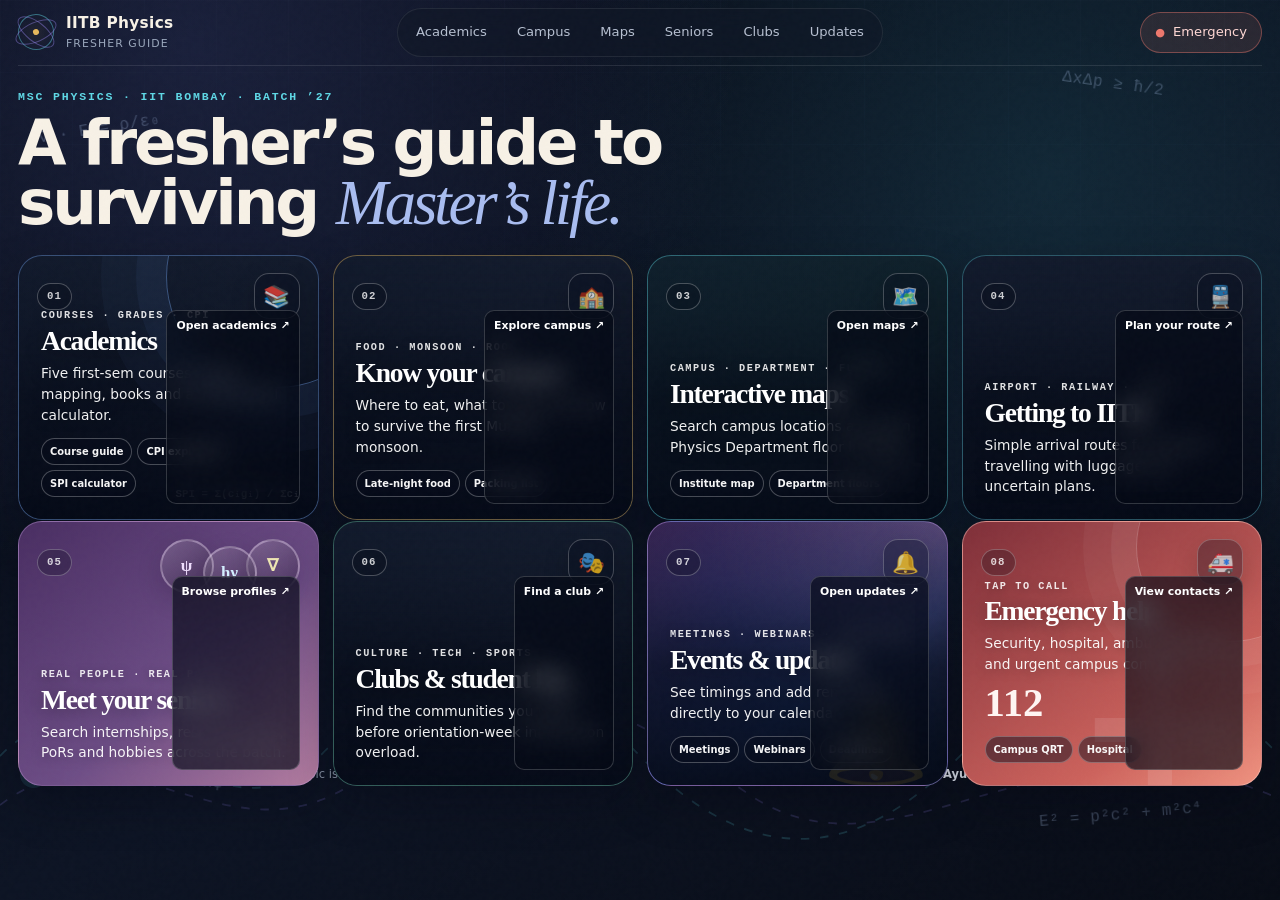
==== index.html @ 5c6a9f4e "Add files via upload" ====
<!DOCTYPE html>

<html lang="en">
<head>
<meta charset="utf-8"/>
<meta content="width=device-width,initial-scale=1" name="viewport"/>
<meta content="A clear, colourful and interactive fresher guide for incoming IIT Bombay MSc Physics students." name="description"/>
<meta content="#0a0f1d" name="theme-color"/>
<title>IIT Bombay Fresher Guide — Physics</title>
<link href="./styles.css" rel="stylesheet"/>
</head>
<body class="home physics-dashboard-page">
<a class="skip-link" href="#guide-grid">Skip to guide</a>
<div aria-hidden="true" class="physics-sky">
<span class="formula f1">∇ · E = ρ/ε₀</span>
<span class="formula f2">ΔxΔp ≥ ħ/2</span>
<span class="formula f3">iħ ∂ψ/∂t = Ĥψ</span>
<span class="formula f4">E² = p²c² + m²c⁴</span>
<svg class="wave-field" preserveaspectratio="none" viewbox="0 0 1200 220">
<path d="M0,110 C100,20 200,200 300,110 S500,20 600,110 S800,200 900,110 S1100,20 1200,110"></path>
<path d="M0,150 C120,70 220,215 350,120 S560,55 700,140 S980,60 1200,145"></path>
</svg>
</div>
<nav aria-label="Primary navigation" class="dashboard-nav">
<a class="dashboard-brand" href="./index.html">
<span aria-hidden="true" class="brand-orbit"><i></i></span>
<span><strong>IITB Physics</strong><small>Fresher Guide</small></span>
</a>
<div class="dashboard-nav-links">
<a href="./academics.html">Academics</a>
<a href="./campus-life.html">Campus</a><a href="./campus-map.html">Maps</a>
<a href="./seniors.html">Seniors</a>
<a href="./clubs.html">Clubs</a>
<a href="./events.html">Updates</a>
</div>
<a class="emergency-pill" href="./emergency.html"><span>●</span> Emergency</a>
</nav>
<main class="dashboard-main">
<header class="dashboard-intro">
<div>
<p class="dashboard-kicker">MSc Physics · IIT Bombay · Batch ’27</p>
<h1>A fresher’s guide to surviving <span>Master’s life.</span></h1>
</div>
</header>
<section aria-label="Fresher guide sections" class="dashboard-grid" id="guide-grid">






<a class="dashboard-card academic-card card-equal" data-tilt="" href="./academics.html">
<img alt="Lecture hall at IIT Bombay" onerror="this.style.display='none'" src="./assets/lecture-hall.webp"/>
<div class="card-shade"></div>
<div class="card-topline"><span class="card-index">01</span><span class="card-symbol">📚</span></div>
<div class="dashboard-card-content">
<p class="card-label">Courses · Grades · CPI</p>
<h2>Academics</h2>
<p>Five first-sem courses, grade mapping, books and a working SPI calculator.</p>
<div class="mini-links"><span>Course guide</span><span>CPI explained</span><span>SPI calculator</span></div>
</div>
<span class="open-card">Open academics ↗</span>
<span class="card-equation">SPI = Σ(cᵢgᵢ) / Σcᵢ</span>
</a><a class="dashboard-card campus-card card-equal" data-tilt="" href="./campus-life.html">
<img alt="Hostel area at IIT Bombay" onerror="this.style.display='none'" src="./assets/hostel-h13.webp"/>
<div class="card-shade"></div>
<div class="card-topline"><span class="card-index">02</span><span class="card-symbol">🏫</span></div>
<div class="dashboard-card-content">
<p class="card-label">Food · Monsoon · Room</p>
<h2>Know your campus</h2>
<p>Where to eat, what to pack and how to survive the first Mumbai monsoon.</p>
<div class="mini-links"><span>Late-night food</span><span>Packing list</span></div>
</div>
<span class="open-card">Explore campus ↗</span>
</a><a class="dashboard-card map-card card-equal" data-tilt="" href="./campus-map.html"><img alt="Illustrated IIT Bombay campus map" onerror="this.style.display='none'" src="./assets/iitb-campus-map.webp"/><div class="card-shade"></div><div class="card-topline"><span class="card-index">03</span><span class="card-symbol">🗺️</span></div><div class="dashboard-card-content"><p class="card-label">Campus · Department · Floors</p><h2>Interactive maps</h2><p>Search campus locations and open Physics Department floor layouts.</p><div class="mini-links"><span>Institute map</span><span>Department floors</span></div></div><span class="open-card">Open maps ↗</span></a><a class="dashboard-card transport-card card-equal" data-tilt="" href="./transport.html">
<img alt="IIT Bombay main gate" onerror="this.style.display='none'" src="./assets/main-gate.webp"/>
<div class="card-shade"></div>
<div class="card-topline"><span class="card-index">04</span><span class="card-symbol">🚆</span></div>
<div class="dashboard-card-content">
<p class="card-label">Airport · Railway · Local</p>
<h2>Getting to IITB</h2>
<p>Simple arrival routes for freshers travelling with luggage and uncertain plans.</p>
</div>
<span class="open-card">Plan your route ↗</span>
</a><a class="dashboard-card seniors-card card-equal" data-tilt="" href="./seniors.html">
<div aria-hidden="true" class="portrait-stack physics-peer-stack">
<span>ψ</span>
<span>hν</span>
<span>∇</span>
</div>
<div class="card-topline"><span class="card-index">05</span><span class="card-symbol">👥</span></div>
<div class="dashboard-card-content">
<p class="card-label">Real people · Real paths</p>
<h2>Meet your seniors</h2>
<p>Search internships, research areas, PoRs and hobbies across the batch.</p>
</div>
<span class="open-card">Browse profiles ↗</span>
</a><a class="dashboard-card clubs-card card-equal" data-tilt="" href="./clubs.html">
<img alt="IIT Bombay main building" onerror="this.style.display='none'" src="./assets/main-building.webp"/>
<div class="card-shade"></div>
<div class="card-topline"><span class="card-index">06</span><span class="card-symbol">🎭</span></div>
<div class="dashboard-card-content">
<p class="card-label">Culture · Tech · Sports</p>
<h2>Clubs &amp; student life</h2>
<p>Find the communities you want before orientation-week information overload.</p>
</div>
<span class="open-card">Find a club ↗</span>
</a><a class="dashboard-card updates-card card-equal" data-tilt="" href="./events.html"><div class="card-shade"></div><div class="card-topline"><span class="card-index">07</span><span class="card-symbol">🔔</span></div><div class="dashboard-card-content"><p class="card-label">Meetings · Webinars · Deadlines</p><h2>Events &amp; updates</h2><p>See timings and add reminders directly to your calendar.</p><div class="mini-links"><span>Meetings</span><span>Webinars</span><span>Deadlines</span></div></div><span class="open-card">Open updates ↗</span></a><a class="dashboard-card emergency-card card-equal" data-tilt="" href="./emergency.html">
<div aria-hidden="true" class="emergency-rings"></div>
<div class="card-topline"><span class="card-index">08</span><span class="card-symbol">🚑</span></div>
<div class="dashboard-card-content">
<p class="card-label">Tap to call</p>
<h2>Emergency help</h2>
<p>Security, hospital, ambulance, fire and urgent campus contacts.</p>
<strong class="emergency-number">112</strong>
<div class="mini-links"><span>Campus QRT</span><span>Hospital</span></div>
</div>
<span class="open-card">View contacts ↗</span>
</a></section>

<section aria-label="Website information" class="dashboard-bottom">
<div class="bottom-note"><span>⚛</span><p><strong>Designed for fast access.</strong> Every major topic is one click from this screen.</p></div>
<p class="maker-credit">Made by <strong>Ayushi Singh</strong> · Department Coordinator · Batch of ’27</p>
</section>
</main>
<script src="./site.js"></script>
</body>
</html>
---- styles.css ----
:root {
  --ink: #f4f1e8;
  --muted: #b9b8b0;
  --paper: #111411;
  --paper-2: #171a17;
  --paper-3: #20231f;
  --sage: #a8b89a;
  --sage-deep: #697b61;
  --clay: #c9896b;
  --lavender: #a99cc7;
  --sand: #d3bd95;
  --blue: #8faeb4;
  --danger: #d66f62;
  --line: rgba(244, 241, 232, .12);
  --shadow: 0 22px 70px rgba(0,0,0,.35);
  --radius-xl: 32px;
  --radius-lg: 24px;
  --radius-md: 16px;
  --max: 1220px;
}

* { box-sizing: border-box; }
html { scroll-behavior: smooth; }
body {
  margin: 0;
  min-height: 100vh;
  background:
    radial-gradient(circle at 12% 0%, rgba(168,184,154,.13), transparent 34rem),
    radial-gradient(circle at 90% 10%, rgba(169,156,199,.1), transparent 30rem),
    var(--paper);
  color: var(--ink);
  font-family: Inter, ui-sans-serif, system-ui, -apple-system, BlinkMacSystemFont, "Segoe UI", sans-serif;
  line-height: 1.55;
  -webkit-font-smoothing: antialiased;
}
body::before {
  content: "";
  position: fixed;
  inset: 0;
  pointer-events: none;
  opacity: .16;
  z-index: 99;
  background-image: url("data:image/svg+xml,%3Csvg viewBox='0 0 180 180' xmlns='http://www.w3.org/2000/svg'%3E%3Cfilter id='n'%3E%3CfeTurbulence type='fractalNoise' baseFrequency='.9' numOctaves='3' stitchTiles='stitch'/%3E%3C/filter%3E%3Crect width='100%25' height='100%25' filter='url(%23n)' opacity='.22'/%3E%3C/svg%3E");
}
a { color: inherit; }
img { max-width: 100%; display: block; }
button, input, select { font: inherit; }
button { color: inherit; }

.shell { width: min(calc(100% - 32px), var(--max)); margin-inline: auto; }
.skip-link { position: fixed; top: 12px; left: 12px; z-index: 200; transform: translateY(-150%); background: var(--ink); color: var(--paper); padding: 10px 14px; border-radius: 10px; }
.skip-link:focus { transform: translateY(0); }

.site-nav {
  position: sticky; top: 0; z-index: 80;
  border-bottom: 1px solid transparent;
  transition: background .25s ease, border-color .25s ease, backdrop-filter .25s ease;
}
.site-nav.scrolled { background: rgba(17,20,17,.82); border-color: var(--line); backdrop-filter: blur(18px); }
.nav-inner { min-height: 74px; display:flex; align-items:center; justify-content:space-between; gap: 20px; }
.brand { display:flex; align-items:center; gap:12px; text-decoration:none; font-weight:750; letter-spacing:-.02em; }
.brand-mark { width:38px; height:38px; display:grid; place-items:center; border-radius:50%; background:var(--sage); color:#172016; font-family:Georgia,serif; font-size:20px; }
.nav-links { display:flex; align-items:center; gap:8px; }
.nav-links a { padding:10px 13px; color:var(--muted); text-decoration:none; border-radius:999px; font-size:.9rem; }
.nav-links a:hover, .nav-links a[aria-current="page"] { color:var(--ink); background:rgba(244,241,232,.07); }
.nav-urgent { border:1px solid rgba(214,111,98,.35)!important; color:#efb0a8!important; }
.menu-toggle { display:none; width:44px; height:44px; border:1px solid var(--line); background:var(--paper-2); border-radius:50%; cursor:pointer; }

.hero { padding:72px 0 64px; }
.hero-grid { display:grid; grid-template-columns:1.04fr .96fr; align-items:center; gap:clamp(38px,7vw,96px); }
.kicker { display:inline-flex; align-items:center; gap:10px; margin:0 0 20px; color:var(--sage); font-size:.78rem; text-transform:uppercase; letter-spacing:.18em; font-weight:800; }
.kicker::before { content:""; width:34px; height:1px; background:currentColor; }
.display { margin:0; max-width:760px; font-family:Georgia, "Times New Roman", serif; font-weight:500; line-height:.98; letter-spacing:-.055em; font-size:clamp(3.35rem,8vw,7.15rem); text-wrap:balance; }
.display em { color:var(--sage); font-weight:400; }
.lede { max-width:650px; margin:26px 0 0; color:var(--muted); font-size:clamp(1rem,1.8vw,1.18rem); }
.hero-actions { display:flex; flex-wrap:wrap; gap:12px; margin-top:30px; }
.btn { display:inline-flex; align-items:center; justify-content:center; gap:9px; min-height:48px; padding:0 18px; border:1px solid var(--line); border-radius:999px; text-decoration:none; font-weight:700; font-size:.92rem; transition:transform .2s ease, background .2s ease, border-color .2s ease; }
.btn:hover { transform:translateY(-2px); }
.btn-primary { background:var(--ink); color:var(--paper); border-color:var(--ink); }
.btn-secondary { background:rgba(244,241,232,.04); }

.hero-collage { position:relative; min-height:560px; }
.photo { position:absolute; overflow:hidden; border-radius:var(--radius-xl); border:1px solid rgba(244,241,232,.18); box-shadow:var(--shadow); background:var(--paper-2); }
.photo img { width:100%; height:100%; object-fit:cover; transition:transform .8s cubic-bezier(.2,.8,.2,1); }
.photo:hover img { transform:scale(1.04); }
.photo-main { inset:0 56px 70px 0; transform:rotate(-2.4deg); }
.photo-small { width:42%; height:39%; right:0; bottom:0; transform:rotate(3deg); }
.photo-note { position:absolute; right:2%; top:4%; width:190px; padding:18px; border-radius:20px; background:var(--sand); color:#242016; transform:rotate(4deg); box-shadow:var(--shadow); font-size:.87rem; }
.photo-note strong { display:block; font-family:Georgia,serif; font-size:1.4rem; margin-bottom:5px; }

.marquee { overflow:hidden; border-block:1px solid var(--line); background:rgba(244,241,232,.025); }
.marquee-track { display:flex; width:max-content; gap:42px; padding:13px 0; color:#cac8bf; font-size:.78rem; letter-spacing:.14em; text-transform:uppercase; animation:marquee 28s linear infinite; }
.marquee-track span::before { content:"✦"; color:var(--sage); margin-right:42px; }
@keyframes marquee { to { transform:translateX(-50%); } }

.section { padding:92px 0; }
.section-head { display:grid; grid-template-columns:1fr auto; gap:24px; align-items:end; margin-bottom:34px; }
.eyebrow { margin:0 0 8px; color:var(--sage); text-transform:uppercase; letter-spacing:.16em; font-size:.74rem; font-weight:800; }
.section-title { margin:0; font-family:Georgia,serif; font-size:clamp(2.15rem,5vw,4.2rem); font-weight:500; line-height:1.03; letter-spacing:-.04em; }
.section-copy { max-width:520px; margin:12px 0 0; color:var(--muted); }
.text-link { color:var(--ink); text-underline-offset:5px; }

.bento { display:grid; grid-template-columns:repeat(12,1fr); gap:18px; }
.bento-card { position:relative; min-height:280px; overflow:hidden; border:1px solid var(--line); border-radius:var(--radius-lg); background:var(--paper-2); text-decoration:none; isolation:isolate; transition:transform .35s cubic-bezier(.2,.8,.2,1), border-color .3s ease; }
.bento-card:hover { transform:translateY(-6px); border-color:rgba(244,241,232,.28); }
.bento-card:focus-visible { outline:2px solid var(--sage); outline-offset:4px; }
.bento-card img { position:absolute; inset:0; width:100%; height:100%; object-fit:cover; z-index:-2; transition:transform .7s cubic-bezier(.2,.8,.2,1); }
.bento-card:hover img { transform:scale(1.045); }
.bento-card::after { content:""; position:absolute; inset:0; z-index:-1; background:linear-gradient(180deg,transparent 12%,rgba(11,13,11,.24) 50%,rgba(11,13,11,.94) 100%); }
.card-content { position:absolute; inset:auto 0 0; padding:26px; }
.card-number { display:inline-grid; place-items:center; width:34px; height:34px; border-radius:50%; background:rgba(244,241,232,.12); backdrop-filter:blur(12px); font-size:.73rem; margin-bottom:42px; }
.card-title { margin:0; font-family:Georgia,serif; font-size:clamp(1.8rem,3vw,2.75rem); font-weight:500; letter-spacing:-.035em; }
.card-copy { max-width:520px; margin:9px 0 0; color:#cfcec7; font-size:.94rem; }
.card-tags { display:flex; flex-wrap:wrap; gap:7px; margin-top:16px; }
.card-tags span { padding:6px 10px; border-radius:999px; background:rgba(244,241,232,.1); color:#e2e0d8; font-size:.72rem; }
.card-arrow { position:absolute; top:22px; right:22px; width:46px; height:46px; display:grid; place-items:center; border-radius:50%; background:rgba(17,20,17,.72); backdrop-filter:blur(12px); font-size:1.15rem; transition:transform .3s ease; }
.bento-card:hover .card-arrow { transform:rotate(45deg); }
.span-7 { grid-column:span 7; }
.span-5 { grid-column:span 5; }
.span-4 { grid-column:span 4; }
.span-8 { grid-column:span 8; }
.tall { min-height:470px; }
.medium { min-height:350px; }
.solid-sage { background:var(--sage-deep); }
.solid-clay { background:#6d4033; }
.solid-lavender { background:#554d68; }
.solid-sage::after, .solid-clay::after, .solid-lavender::after { background:linear-gradient(180deg,rgba(0,0,0,.03),rgba(0,0,0,.42)); }

.senior-mosaic { position:absolute; inset:24px 24px auto auto; display:flex; }
.senior-mosaic img, .senior-mosaic .avatar-dot { width:58px; height:58px; margin-left:-12px; border-radius:50%; object-fit:cover; object-position:center 25%; border:3px solid #554d68; background:var(--paper-3); }

.quick-grid { display:grid; grid-template-columns:repeat(4,1fr); gap:14px; }
.quick-item { padding:22px; border:1px solid var(--line); border-radius:var(--radius-md); background:rgba(244,241,232,.03); }
.quick-icon { width:42px; height:42px; display:grid; place-items:center; border-radius:14px; background:rgba(168,184,154,.13); color:var(--sage); margin-bottom:28px; }
.quick-item h3 { margin:0 0 6px; font-size:1rem; }
.quick-item p { margin:0; color:var(--muted); font-size:.84rem; }

.page-hero { padding:56px 0 54px; }
.page-hero-grid { display:grid; grid-template-columns:1fr .82fr; gap:55px; align-items:center; }
.page-title { margin:0; font-family:Georgia,serif; font-size:clamp(3.2rem,8vw,6.6rem); line-height:.97; letter-spacing:-.055em; font-weight:500; }
.page-title em { color:var(--sage); }
.page-visual { height:430px; border-radius:var(--radius-xl); overflow:hidden; border:1px solid var(--line); box-shadow:var(--shadow); }
.page-visual img { width:100%; height:100%; object-fit:cover; }

.tab-bar { position:sticky; top:74px; z-index:40; display:flex; gap:8px; padding:8px; margin:0 auto 34px; width:max-content; max-width:100%; overflow:auto; border:1px solid var(--line); border-radius:999px; background:rgba(23,26,23,.85); backdrop-filter:blur(18px); }
.tab-button { border:0; background:transparent; color:var(--muted); padding:10px 17px; border-radius:999px; cursor:pointer; white-space:nowrap; }
.tab-button.active { background:var(--ink); color:var(--paper); }
.tab-panel { display:none; }
.tab-panel.active { display:block; animation:panel-in .36s ease both; }
@keyframes panel-in { from { opacity:0; transform:translateY(9px); } }

.content-grid { display:grid; grid-template-columns:repeat(12,1fr); gap:18px; }
.panel { border:1px solid var(--line); border-radius:var(--radius-lg); background:var(--paper-2); padding:clamp(22px,4vw,38px); }
.panel h2, .panel h3 { margin-top:0; font-family:Georgia,serif; font-weight:500; letter-spacing:-.025em; }
.panel h2 { font-size:clamp(2rem,4vw,3.3rem); }
.panel h3 { font-size:1.55rem; }
.panel p { color:var(--muted); }
.panel.span-8, .panel.span-4, .panel.span-6 { min-height:100%; }
.span-6 { grid-column:span 6; }

.course-list { display:grid; gap:12px; }
.course { border:1px solid var(--line); border-radius:18px; overflow:hidden; background:rgba(244,241,232,.025); }
.course summary { display:grid; grid-template-columns:70px 1fr auto; align-items:center; gap:16px; padding:20px; cursor:pointer; list-style:none; }
.course summary::-webkit-details-marker { display:none; }
.course-code { color:var(--sage); font-size:.77rem; font-weight:800; letter-spacing:.08em; }
.course-title { font-weight:750; }
.course-plus { width:34px; height:34px; display:grid; place-items:center; border-radius:50%; background:rgba(244,241,232,.06); transition:transform .25s ease; }
.course[open] .course-plus { transform:rotate(45deg); }
.course-body { padding:0 20px 22px 106px; color:var(--muted); }
.book-list { margin:9px 0 0; padding-left:18px; }

.grade-ladder { display:grid; gap:9px; }
.grade-row { display:grid; grid-template-columns:72px 60px 1fr; align-items:center; gap:12px; padding:13px 15px; border-radius:14px; background:rgba(244,241,232,.035); }
.grade-letter { font-weight:850; color:var(--sage); }
.grade-point { font-family:Georgia,serif; font-size:1.3rem; }

.calculator { display:grid; gap:14px; }
.calc-row { display:grid; grid-template-columns:1.5fr .65fr 1fr 42px; gap:10px; }
.field { width:100%; min-height:46px; border:1px solid var(--line); border-radius:12px; background:#0e110e; color:var(--ink); padding:0 12px; }
.remove-row { border:1px solid var(--line); background:transparent; border-radius:12px; cursor:pointer; }
.calc-actions { display:flex; gap:10px; flex-wrap:wrap; }
.calc-result { margin-top:12px; padding:24px; border-radius:20px; background:var(--sage); color:#172016; }
.calc-result strong { display:block; font-family:Georgia,serif; font-size:3.8rem; line-height:1; }

.filters { display:flex; flex-wrap:wrap; gap:8px; margin-bottom:22px; }
.filter-chip { border:1px solid var(--line); background:transparent; color:var(--muted); padding:9px 13px; border-radius:999px; cursor:pointer; }
.filter-chip.active { background:var(--sage); color:#172016; border-color:var(--sage); }
.food-grid { display:grid; grid-template-columns:repeat(3,1fr); gap:14px; }
.food-card { border:1px solid var(--line); border-radius:18px; padding:20px; background:rgba(244,241,232,.025); transition:transform .2s ease, border-color .2s ease; }
.food-card:hover { transform:translateY(-3px); border-color:rgba(168,184,154,.45); }
.food-card h3 { margin:0 0 6px; font-family:Georgia,serif; font-size:1.45rem; font-weight:500; }
.food-meta { display:flex; gap:7px; flex-wrap:wrap; margin-bottom:15px; }
.food-meta span { color:var(--sage); font-size:.72rem; }
.food-card p { min-height:66px; }
.map-link { display:inline-flex; gap:7px; color:var(--ink); text-underline-offset:4px; font-size:.88rem; }

.checklist { display:grid; gap:10px; }
.check { display:flex; gap:14px; align-items:flex-start; padding:16px; border:1px solid var(--line); border-radius:15px; background:rgba(244,241,232,.025); cursor:pointer; }
.check input { margin-top:4px; accent-color:var(--sage); }
.check.done { opacity:.55; }
.check.done strong { text-decoration:line-through; }
.check small { display:block; color:var(--muted); margin-top:3px; }

.senior-controls { display:grid; grid-template-columns:1fr auto; gap:14px; margin-bottom:26px; }
.search-box { min-height:50px; padding:0 16px; border:1px solid var(--line); border-radius:999px; background:var(--paper-2); color:var(--ink); }
.senior-grid { display:grid; grid-template-columns:repeat(3,1fr); gap:16px; }
.senior-card {
  --senior-accent:var(--sage);
  position:relative;
  overflow:hidden;
  min-height:260px;
  padding:20px;
  border:1px solid color-mix(in srgb,var(--senior-accent) 26%,var(--line));
  border-radius:22px;
  background:
    radial-gradient(circle at 92% 8%,color-mix(in srgb,var(--senior-accent) 13%,transparent),transparent 34%),
    var(--paper-2);
  transition:transform .3s ease,border-color .3s ease,box-shadow .3s ease;
}
.senior-card::after {
  content:"";
  position:absolute;
  width:160px;
  height:160px;
  right:-92px;
  bottom:-104px;
  border:1px solid color-mix(in srgb,var(--senior-accent) 23%,transparent);
  border-radius:50%;
  box-shadow:0 0 0 24px color-mix(in srgb,var(--senior-accent) 5%,transparent);
  pointer-events:none;
}
.senior-card:hover {
  transform:translateY(-5px);
  border-color:color-mix(in srgb,var(--senior-accent) 52%,var(--line));
  box-shadow:0 18px 38px rgba(0,0,0,.18);
}
.senior-card[data-senior-category="research"] { --senior-accent:#86aee8; }
.senior-card[data-senior-category="industry"] { --senior-accent:#d6a35d; }
.senior-card[data-senior-category="teaching"] { --senior-accent:#8fc7ac; }
.senior-card[data-senior-category="exploring"] { --senior-accent:#c29ad7; }
.senior-card-head { display:flex; align-items:center; gap:14px; position:relative; z-index:1; }
.senior-orbit {
  position:relative;
  display:grid;
  flex:0 0 62px;
  width:62px;
  height:62px;
  place-items:center;
  border:1px solid color-mix(in srgb,var(--senior-accent) 52%,transparent);
  border-radius:50%;
  background:color-mix(in srgb,var(--senior-accent) 11%,transparent);
}
.senior-orbit::before,
.senior-orbit::after {
  content:"";
  position:absolute;
  inset:8px -5px;
  border:1px solid color-mix(in srgb,var(--senior-accent) 48%,transparent);
  border-radius:50%;
  transform:rotate(52deg);
}
.senior-orbit::after { transform:rotate(-52deg); }
.senior-orbit span { position:relative; z-index:1; color:var(--senior-accent); font:600 1.45rem/1 Georgia,serif; }
.senior-heading { min-width:0; }
.senior-heading h2 { margin:5px 0 0; font-family:Georgia,serif; font-size:1.55rem; font-weight:500; line-height:1.1; }
.senior-badge {
  display:inline-flex;
  padding:4px 8px;
  border-radius:999px;
  background:color-mix(in srgb,var(--senior-accent) 11%,transparent);
  color:var(--senior-accent);
  font-size:.66rem;
  font-weight:700;
  text-transform:uppercase;
  letter-spacing:.09em;
}
.senior-body { position:relative; z-index:1; padding:0; }
.senior-info { margin-top:18px; display:grid; gap:12px; }
.senior-info div { border-top:1px solid var(--line); padding-top:11px; }
.senior-info small { display:block; color:var(--senior-accent); text-transform:uppercase; letter-spacing:.08em; font-size:.65rem; margin-bottom:3px; }
.senior-info p { margin:0; color:#d4d2cb; font-size:.88rem; line-height:1.5; }
.senior-details { margin-top:14px; }
.senior-details summary { cursor:pointer; color:var(--lavender); }
.empty-state { grid-column:1/-1; padding:50px; text-align:center; border:1px dashed var(--line); border-radius:22px; color:var(--muted); }

.info-strip { display:grid; grid-template-columns:repeat(3,1fr); gap:14px; }
.info-strip > div { padding:20px; border-radius:18px; background:rgba(244,241,232,.035); border:1px solid var(--line); }
.info-strip strong { display:block; font-family:Georgia,serif; font-size:2rem; color:var(--sage); }

.site-footer { margin-top:70px; border-top:1px solid var(--line); }
.footer-main { display:grid; grid-template-columns:1.2fr 1fr; gap:40px; padding:54px 0 32px; }
.footer-title { margin:0; font-family:Georgia,serif; font-size:2.25rem; font-weight:500; }
.footer-links { display:grid; grid-template-columns:repeat(2,1fr); gap:10px; }
.footer-links a { color:var(--muted); text-decoration:none; }
.footer-links a:hover { color:var(--ink); }
.credit-band { padding:16px 0 20px; border-top:1px solid var(--line); color:var(--muted); font-size:.82rem; display:flex; justify-content:space-between; gap:20px; flex-wrap:wrap; }
.credit-band strong { color:var(--ink); }

.reveal { opacity:0; transform:translateY(22px); transition:opacity .7s ease, transform .7s ease; }
.reveal.visible { opacity:1; transform:none; }

@media (max-width: 980px) {
  .hero-grid, .page-hero-grid { grid-template-columns:1fr; }
  .hero-collage { min-height:490px; }
  .span-7,.span-5,.span-4,.span-8,.span-6 { grid-column:span 12; }
  .tall,.medium { min-height:390px; }
  .quick-grid { grid-template-columns:repeat(2,1fr); }
  .food-grid,.senior-grid { grid-template-columns:repeat(2,1fr); }
  .footer-main { grid-template-columns:1fr; }
}

@media (max-width: 760px) {
  .nav-links { display:none; position:absolute; top:68px; left:16px; right:16px; padding:12px; flex-direction:column; align-items:stretch; border:1px solid var(--line); border-radius:20px; background:rgba(17,20,17,.96); backdrop-filter:blur(18px); }
  .nav-links.open { display:flex; }
  .nav-links a { padding:12px 14px; }
  .menu-toggle { display:grid; place-items:center; }
  .hero { padding-top:42px; }
  .hero-collage { min-height:400px; }
  .photo-main { inset:0 36px 55px 0; }
  .photo-note { width:155px; font-size:.75rem; }
  .section { padding:68px 0; }
  .section-head { grid-template-columns:1fr; }
  .section-head .btn { justify-self:start; }
  .food-grid,.senior-grid { grid-template-columns:1fr; }
  .senior-controls { grid-template-columns:1fr; }
  .calc-row { grid-template-columns:1fr 80px 1fr 42px; }
  .info-strip { grid-template-columns:1fr; }
  .page-visual { height:330px; }
}

@media (max-width: 520px) {
  .shell { width:min(calc(100% - 20px),var(--max)); }
  .display { font-size:3.35rem; }
  .hero-collage { min-height:350px; }
  .photo-note { display:none; }
  .quick-grid { grid-template-columns:1fr; }
  .card-content { padding:22px; }
  .calc-row { grid-template-columns:1fr 74px; }
  .calc-row .grade-select { grid-column:1; }
  .remove-row { grid-column:2; grid-row:2; }
  .course summary { grid-template-columns:58px 1fr auto; padding:16px; }
  .course-body { padding:0 16px 18px; }
  .grade-row { grid-template-columns:60px 48px 1fr; font-size:.84rem; }
}

@media (prefers-reduced-motion: reduce) {
  *,*::before,*::after { scroll-behavior:auto!important; animation:none!important; transition-duration:.01ms!important; }
  .reveal { opacity:1; transform:none; }
}

/* =========================================================
   Physics dashboard homepage — compact, colourful, immediate
   ========================================================= */
.physics-dashboard-page {
  --dash-bg: #090e1a;
  --dash-panel: #111827;
  --dash-cream: #f7f1e6;
  --dash-muted: #c3cad8;
  --dash-cyan: #5fd8e6;
  --dash-violet: #9b8af7;
  --dash-mango: #e6b85c;
  --dash-coral: #ed786d;
  --dash-mint: #66c9a4;
  --dash-blue: #6f9fe8;
  background:
    radial-gradient(circle at 15% 5%, rgba(83, 92, 170, .23), transparent 34rem),
    radial-gradient(circle at 82% 20%, rgba(45, 137, 151, .18), transparent 32rem),
    linear-gradient(155deg, #080d18 0%, #0d1424 60%, #080c16 100%);
  color: var(--dash-cream);
  overflow-x: hidden;
}

.physics-dashboard-page::before {
  opacity: .08;
}

.physics-sky {
  position: fixed;
  inset: 0;
  z-index: 0;
  overflow: hidden;
  pointer-events: none;
}
.physics-sky::before {
  content: "";
  position: absolute;
  inset: 0;
  opacity: .17;
  background-image:
    linear-gradient(rgba(137, 161, 210, .14) 1px, transparent 1px),
    linear-gradient(90deg, rgba(137, 161, 210, .14) 1px, transparent 1px);
  background-size: 72px 72px;
  mask-image: linear-gradient(to bottom, black, transparent 80%);
}
.formula {
  position: absolute;
  font-family: "Courier New", monospace;
  color: rgba(180, 204, 244, .28);
  letter-spacing: .04em;
  filter: blur(.1px);
}
.f1 { top: 13%; left: 3%; transform: rotate(-9deg); }
.f2 { top: 8%; right: 9%; transform: rotate(8deg); }
.f3 { bottom: 12%; left: 7%; transform: rotate(4deg); }
.f4 { bottom: 8%; right: 6%; transform: rotate(-5deg); }
.wave-field { position: absolute; inset: auto 0 1% 0; width: 100%; height: 30%; opacity: .17; }
.wave-field path { fill: none; stroke: var(--dash-cyan); stroke-width: 1.5; stroke-dasharray: 8 10; }
.wave-field path:last-child { stroke: var(--dash-violet); }

.dashboard-nav {
  position: relative;
  z-index: 10;
  width: min(calc(100% - 36px), 1480px);
  min-height: 66px;
  margin: 0 auto;
  display: grid;
  grid-template-columns: 1fr auto 1fr;
  align-items: center;
  gap: 24px;
  border-bottom: 1px solid rgba(255,255,255,.1);
}
.dashboard-brand { display: inline-flex; align-items: center; gap: 12px; width: max-content; text-decoration: none; }
.dashboard-brand strong { display: block; font-size: .96rem; letter-spacing: .02em; }
.dashboard-brand small { display: block; margin-top: 1px; color: #9ba8bd; font-size: .68rem; letter-spacing: .1em; text-transform: uppercase; }
.brand-orbit { position: relative; width: 36px; height: 36px; border: 1px solid rgba(95,216,230,.45); border-radius: 50%; transform: rotate(-24deg); }
.brand-orbit::before, .brand-orbit::after { content:""; position:absolute; inset: 7px -5px; border:1px solid rgba(155,138,247,.42); border-radius:50%; }
.brand-orbit::after { transform: rotate(62deg); }
.brand-orbit i { position:absolute; left:50%; top:50%; width:6px; height:6px; border-radius:50%; background:var(--dash-mango); transform:translate(-50%,-50%); box-shadow:0 0 16px rgba(230,184,92,.75); }
.dashboard-nav-links { display: flex; gap: 4px; padding: 5px; border: 1px solid rgba(255,255,255,.08); border-radius: 999px; background: rgba(17,24,39,.55); backdrop-filter: blur(16px); }
.dashboard-nav-links a { padding: 8px 13px; border-radius: 999px; color: #b7c0d1; text-decoration: none; font-size: .82rem; }
.dashboard-nav-links a:hover, .dashboard-nav-links a:focus-visible { background: rgba(255,255,255,.08); color: white; outline: none; }
.emergency-pill { justify-self: end; display:inline-flex; align-items:center; gap:8px; padding:9px 14px; border-radius:999px; background:rgba(237,120,109,.12); border:1px solid rgba(237,120,109,.42); color:#ffd8d4; text-decoration:none; font-size:.82rem; }
.emergency-pill span { color:var(--dash-coral); font-size:.7rem; animation:emergency-pulse 1.7s ease-in-out infinite; }
@keyframes emergency-pulse { 50% { opacity:.35; transform:scale(.72); } }

.dashboard-main { position: relative; z-index: 2; width: min(calc(100% - 36px), 1480px); margin: 0 auto; padding: 24px 0 22px; }
.dashboard-intro { display: grid; grid-template-columns: minmax(0, 1.3fr) minmax(300px, .7fr); gap: 42px; align-items: end; margin-bottom: 20px; }
.dashboard-kicker { margin: 0 0 8px; color: var(--dash-cyan); font: 700 .72rem/1.3 "Courier New", monospace; letter-spacing: .16em; text-transform: uppercase; }
.dashboard-intro h1 { max-width: 900px; margin: 0; font-size: clamp(2.3rem, 4.9vw, 4.9rem); line-height: .96; letter-spacing: -.05em; }
.dashboard-intro h1 span { color: #a9bdf0; font-family: Georgia, serif; font-style: italic; font-weight: 500; }
.intro-side { max-width: 490px; justify-self: end; }
.intro-side > p { margin: 0 0 12px; color: #aeb7c8; font-size: .91rem; line-height: 1.55; }
.live-equation { display:flex; align-items:center; justify-content:space-between; gap:14px; padding:10px 13px; border:1px solid rgba(95,216,230,.2); border-radius:12px; background:rgba(12,19,34,.66); }
.live-equation span { color:#8290a7; font-size:.67rem; text-transform:uppercase; letter-spacing:.1em; }
.live-equation strong { color:var(--dash-cyan); font:700 .78rem/1.2 "Courier New",monospace; text-align:right; }

.dashboard-grid { display: grid; grid-template-columns: repeat(12, minmax(0, 1fr)); grid-template-rows: minmax(220px, 28vh) minmax(205px, 25vh); gap: 14px; }
.dashboard-card {
  position: relative;
  min-height: 0;
  overflow: hidden;
  border: 1px solid rgba(255,255,255,.13);
  border-radius: 24px;
  background: #131b2c;
  color: white;
  text-decoration: none;
  isolation: isolate;
  box-shadow: 0 18px 45px rgba(1,5,14,.28);
  transform-style: preserve-3d;
  transition: transform .25s ease, border-color .25s ease, box-shadow .25s ease;
}
.dashboard-card:hover, .dashboard-card:focus-visible { border-color: rgba(255,255,255,.38); box-shadow: 0 24px 64px rgba(1,5,14,.48); outline:none; }
.dashboard-card > img { position:absolute; inset:0; width:100%; height:100%; object-fit:cover; z-index:-3; transition:transform .55s ease, filter .55s ease; }
.dashboard-card:hover > img { transform:scale(1.045); }
.card-shade { position:absolute; inset:0; z-index:-2; }
.card-topline { position:absolute; z-index:3; top:17px; left:18px; right:18px; display:flex; align-items:center; justify-content:space-between; }
.card-index { display:inline-flex; align-items:center; min-height:27px; padding:0 9px; border:1px solid rgba(255,255,255,.25); border-radius:999px; color:rgba(255,255,255,.8); background:rgba(6,10,20,.25); backdrop-filter:blur(10px); font:700 .67rem/1 "Courier New",monospace; letter-spacing:.1em; }
.card-symbol { font: 500 1.8rem/1 Georgia, serif; color: rgba(255,255,255,.78); }
.dashboard-card-content { position:absolute; z-index:2; left:20px; right:20px; bottom:20px; transform:translateZ(18px); }
.dashboard-card-content h2 { margin:4px 0 6px; font-family: Georgia, serif; font-size:clamp(1.65rem,2.3vw,2.65rem); line-height:1; font-weight:500; letter-spacing:-.035em; }
.dashboard-card-content > p:not(.card-label) { max-width:620px; margin:0; color:rgba(255,255,255,.78); font-size:.86rem; line-height:1.45; }
.card-label { margin:0; color:rgba(255,255,255,.67); font:700 .64rem/1.2 "Courier New",monospace; letter-spacing:.13em; text-transform:uppercase; }
.mini-links { display:flex; gap:6px; flex-wrap:wrap; margin-top:11px; }
.mini-links span { padding:5px 8px; border-radius:999px; background:rgba(255,255,255,.12); border:1px solid rgba(255,255,255,.12); color:rgba(255,255,255,.87); font-size:.63rem; }
.open-card { position:absolute; z-index:4; right:18px; top:54px; padding:7px 9px; border-radius:10px; background:rgba(6,10,20,.36); color:white; font-size:.68rem; opacity:0; transform:translateY(-5px); transition:opacity .2s ease, transform .2s ease; backdrop-filter:blur(12px); }
.dashboard-card:hover .open-card, .dashboard-card:focus-visible .open-card { opacity:1; transform:none; }
.card-equation { position:absolute; right:18px; bottom:18px; z-index:2; color:rgba(255,255,255,.52); font:700 .68rem/1.2 "Courier New",monospace; }

.card-wide { grid-column: span 5; }
.card-medium { grid-column: span 4; }
.card-narrow { grid-column: span 3; }
.card-third { grid-column: span 4; }

.academic-card .card-shade { background:linear-gradient(115deg, rgba(35,50,116,.95) 0%, rgba(42,73,132,.72) 54%, rgba(10,16,34,.5) 100%); }
.academic-card { border-color:rgba(111,159,232,.4); }
.academic-card::after { content:""; position:absolute; width:220px; height:220px; right:-70px; top:-90px; border:1px solid rgba(111,159,232,.45); border-radius:50%; box-shadow:0 0 0 30px rgba(111,159,232,.06),0 0 0 65px rgba(111,159,232,.04); }

.campus-card .card-shade { background:linear-gradient(135deg, rgba(93,71,22,.9), rgba(62,78,35,.82) 58%, rgba(15,25,18,.45)); }
.campus-card { border-color:rgba(230,184,92,.42); }

.emergency-card { background:linear-gradient(145deg,#7f2f39,#cc625c 72%,#ef9380); border-color:rgba(255,208,200,.42); }
.emergency-card::before { content:"+"; position:absolute; right:14px; bottom:-42px; color:rgba(255,255,255,.1); font:700 13rem/1 system-ui; }
.emergency-card .dashboard-card-content { bottom:17px; }
.emergency-number { display:block; margin-top:8px; font:500 3rem/1 Georgia,serif; color:#fff5f3; }
.emergency-rings { position:absolute; width:190px; height:190px; right:-65px; top:-70px; border:1px solid rgba(255,255,255,.22); border-radius:50%; box-shadow:0 0 0 25px rgba(255,255,255,.05),0 0 0 53px rgba(255,255,255,.035); }
.pulse-dot { width:9px; height:9px; border-radius:50%; background:#fff4ef; box-shadow:0 0 0 7px rgba(255,255,255,.12); }

.seniors-card { background:linear-gradient(140deg,#492e62,#6d4d86 58%,#b37ca0); border-color:rgba(207,165,229,.35); }
.portrait-stack { position:absolute; right:18px; top:17px; display:flex; z-index:1; }
.physics-peer-stack span {
  display:grid;
  width:54px;
  height:54px;
  margin-left:-11px;
  place-items:center;
  border:2px solid rgba(245,226,255,.36);
  border-radius:50%;
  background:linear-gradient(145deg,rgba(255,255,255,.16),rgba(30,16,43,.42));
  color:#f1dfff;
  font:600 1.05rem/1 Georgia,serif;
  box-shadow:0 8px 24px rgba(20,7,32,.18);
}
.physics-peer-stack span:first-child { margin-left:0; }
.physics-peer-stack span:nth-child(2) { color:#d4efff; transform:translateY(7px); }
.physics-peer-stack span:nth-child(3) { color:#efe7b4; }
.seniors-card .card-symbol { opacity:0; }

.clubs-card .card-shade { background:linear-gradient(135deg,rgba(13,81,82,.91),rgba(32,116,103,.75),rgba(10,31,37,.55)); }
.clubs-card { border-color:rgba(102,201,164,.38); }
.clubs-card::after { content:"✦"; position:absolute; right:28px; bottom:18px; color:rgba(255,255,255,.13); font-size:6rem; }

.transport-card .card-shade { background:linear-gradient(135deg,rgba(24,51,93,.94),rgba(55,89,137,.76),rgba(15,28,47,.56)); }
.transport-card { border-color:rgba(95,216,230,.32); }

.dashboard-bottom { display:flex; align-items:center; justify-content:space-between; gap:20px; padding:15px 2px 0; color:#8f9aae; font-size:.72rem; }
.bottom-note { display:flex; align-items:center; gap:9px; }
.bottom-note span { display:grid; place-items:center; width:27px; height:27px; border-radius:50%; background:rgba(95,216,230,.11); color:var(--dash-cyan); }
.bottom-note p, .maker-credit { margin:0; }
.bottom-note strong, .maker-credit strong { color:#dfe5ef; }

@media (max-width: 1080px) {
  .dashboard-nav { grid-template-columns:1fr auto; }
  .dashboard-nav-links { display:none; }
  .dashboard-intro { grid-template-columns:1fr; gap:12px; }
  .intro-side { justify-self:start; max-width:720px; display:grid; grid-template-columns:1fr 1fr; gap:16px; align-items:center; }
  .dashboard-grid { grid-template-rows:auto; }
  .card-wide,.card-medium,.card-narrow,.card-third { grid-column:span 6; min-height:260px; }
}

@media (max-width: 700px) {
  .dashboard-nav { width:min(calc(100% - 20px),1480px); min-height:60px; }
  .dashboard-brand small { display:none; }
  .emergency-pill { padding:8px 11px; }
  .dashboard-main { width:min(calc(100% - 20px),1480px); padding-top:18px; }
  .dashboard-intro h1 { font-size:clamp(2.4rem,12vw,4rem); }
  .intro-side { grid-template-columns:1fr; }
  .live-equation { display:none; }
  .dashboard-grid { display:flex; flex-direction:column; }
  .dashboard-card { min-height:245px; }
  .emergency-card { min-height:220px; }
  .dashboard-bottom { align-items:flex-start; flex-direction:column; }
  .card-equation { display:none; }
}

@media (prefers-reduced-motion: reduce) {
  .emergency-pill span { animation:none; }
  .dashboard-card, .dashboard-card > img { transition:none; }
}


/* =========================================================
   COLOURFUL PHYSICS SUBPAGES
   The dashboard homepage remains unchanged.
   ========================================================= */

body.guide-page {
  --page-a: #8fb4ff;
  --page-b: #c49bea;
  --page-c: #81d1bd;
  --page-a-rgb: 143, 180, 255;
  --page-b-rgb: 196, 155, 234;
  --page-c-rgb: 129, 209, 189;
  --page-formula: "ψ(x,t)";
  --page-symbol: "ψ";
  background:
    radial-gradient(circle at 8% 4%, rgba(var(--page-a-rgb), .20), transparent 31rem),
    radial-gradient(circle at 92% 12%, rgba(var(--page-b-rgb), .17), transparent 30rem),
    radial-gradient(circle at 52% 88%, rgba(var(--page-c-rgb), .10), transparent 32rem),
    #0f1213;
}

body.page-academics {
  --page-a: #87aef5;
  --page-b: #b794df;
  --page-c: #6fc9bd;
  --page-a-rgb: 135, 174, 245;
  --page-b-rgb: 183, 148, 223;
  --page-c-rgb: 111, 201, 189;
  --page-formula: "CPI = Σ(CᵢGᵢ) / ΣCᵢ";
  --page-symbol: "Σ";
}

body.page-campus {
  --page-a: #d6a45e;
  --page-b: #8fbd79;
  --page-c: #67b8ad;
  --page-a-rgb: 214, 164, 94;
  --page-b-rgb: 143, 189, 121;
  --page-c-rgb: 103, 184, 173;
  --page-formula: "ΔS ≥ 0  ·  chai → energy";
  --page-symbol: "☂";
}

body.page-seniors {
  --page-a: #bd91dc;
  --page-b: #dd8fae;
  --page-c: #85bce9;
  --page-a-rgb: 189, 145, 220;
  --page-b-rgb: 221, 143, 174;
  --page-c-rgb: 133, 188, 233;
  --page-formula: "ψ = Σ possible paths";
  --page-symbol: "ψ";
}

body.page-clubs {
  --page-a: #63c9b4;
  --page-b: #e09972;
  --page-c: #87aee8;
  --page-a-rgb: 99, 201, 180;
  --page-b-rgb: 224, 153, 114;
  --page-c-rgb: 135, 174, 232;
  --page-formula: "resonance = shared frequency";
  --page-symbol: "✦";
}

body.page-transport {
  --page-a: #75c5df;
  --page-b: #7d9fe8;
  --page-c: #d3ab63;
  --page-a-rgb: 117, 197, 223;
  --page-b-rgb: 125, 159, 232;
  --page-c-rgb: 211, 171, 99;
  --page-formula: "δS = 0  ·  choose least action";
  --page-symbol: "→";
}

body.page-emergency {
  --page-a: #ef8b7d;
  --page-b: #e7ad6a;
  --page-c: #8fb5dc;
  --page-a-rgb: 239, 139, 125;
  --page-b-rgb: 231, 173, 106;
  --page-c-rgb: 143, 181, 220;
  --page-formula: "112  ·  location first";
  --page-symbol: "+";
}

body.guide-page .site-nav.scrolled {
  background: rgba(15, 18, 19, .83);
  border-color: rgba(var(--page-a-rgb), .22);
}

body.guide-page .brand-mark {
  background: linear-gradient(145deg, var(--page-a), var(--page-b));
  color: #111416;
  box-shadow: 0 8px 28px rgba(var(--page-a-rgb), .20);
}

body.guide-page .nav-links a:hover {
  background: rgba(var(--page-a-rgb), .10);
}

body.page-academics .nav-links a[href="./academics.html"],
body.page-campus .nav-links a[href="./campus-life.html"],
body.page-seniors .nav-links a[href="./seniors.html"],
body.page-clubs .nav-links a[href="./clubs.html"],
body.page-transport .nav-links a[href="./transport.html"],
body.page-emergency .nav-links a[href="./emergency.html"] {
  color: var(--ink);
  background: linear-gradient(135deg, rgba(var(--page-a-rgb), .20), rgba(var(--page-b-rgb), .15));
  border: 1px solid rgba(var(--page-a-rgb), .25);
}

body.guide-page .page-hero {
  position: relative;
  width: min(calc(100% - 32px), var(--max));
  margin: 18px auto 0;
  padding: clamp(36px, 6vw, 72px);
  overflow: hidden;
  border: 1px solid rgba(var(--page-a-rgb), .30);
  border-radius: 34px;
  background:
    linear-gradient(135deg, rgba(var(--page-a-rgb), .18), rgba(var(--page-b-rgb), .10) 48%, rgba(var(--page-c-rgb), .12)),
    #14181a;
  box-shadow: 0 30px 90px rgba(0, 0, 0, .30);
}

body.guide-page .page-hero::before {
  content: "";
  position: absolute;
  width: 390px;
  height: 390px;
  right: -165px;
  top: -210px;
  border: 1px solid rgba(var(--page-a-rgb), .25);
  border-radius: 50%;
  box-shadow:
    0 0 0 42px rgba(var(--page-b-rgb), .045),
    0 0 0 86px rgba(var(--page-c-rgb), .035);
  pointer-events: none;
}

body.guide-page .page-hero::after {
  content: var(--page-formula);
  position: absolute;
  right: clamp(22px, 4vw, 60px);
  bottom: 14px;
  color: rgba(244, 241, 232, .16);
  font: italic 500 clamp(.72rem, 1.4vw, 1rem)/1.2 Georgia, serif;
  letter-spacing: .08em;
  pointer-events: none;
}

body.guide-page .page-hero > .shell {
  width: 100%;
  position: relative;
  z-index: 1;
}

body.guide-page .kicker,
body.guide-page .eyebrow,
body.guide-page .page-title em {
  color: var(--page-a);
}

body.guide-page .kicker::before {
  background: linear-gradient(90deg, var(--page-a), var(--page-b));
}

body.guide-page .page-visual {
  position: relative;
  border-color: rgba(var(--page-b-rgb), .42);
  box-shadow:
    0 25px 65px rgba(0, 0, 0, .38),
    0 0 0 8px rgba(var(--page-a-rgb), .055);
  transform: rotate(1.2deg);
}

body.guide-page .page-visual::after {
  content: var(--page-symbol);
  position: absolute;
  right: 18px;
  bottom: 15px;
  display: grid;
  width: 58px;
  height: 58px;
  place-items: center;
  border: 1px solid rgba(255,255,255,.24);
  border-radius: 50%;
  background: rgba(13, 17, 18, .66);
  color: var(--page-a);
  font: 600 1.35rem/1 Georgia, serif;
  backdrop-filter: blur(12px);
}

body.guide-page .page-visual img {
  filter: saturate(1.16) contrast(1.03);
}

body.guide-page .tab-bar {
  border-color: rgba(var(--page-a-rgb), .28);
  background:
    linear-gradient(135deg, rgba(var(--page-a-rgb), .09), rgba(var(--page-b-rgb), .07)),
    rgba(20, 24, 25, .88);
  box-shadow: 0 14px 38px rgba(0,0,0,.20);
}

body.guide-page .tab-button:hover {
  color: var(--ink);
  background: rgba(var(--page-a-rgb), .10);
}

body.guide-page .tab-button.active {
  color: #101315;
  background: linear-gradient(135deg, var(--page-a), var(--page-b));
  box-shadow: 0 7px 24px rgba(var(--page-a-rgb), .18);
}

body.guide-page .section {
  position: relative;
}

body.guide-page .section-title em,
body.guide-page .text-link {
  color: var(--page-a);
}

body.guide-page .panel {
  --panel-accent: var(--page-a);
  position: relative;
  overflow: hidden;
  border-color: color-mix(in srgb, var(--panel-accent) 28%, var(--line));
  background:
    radial-gradient(circle at 100% 0%, color-mix(in srgb, var(--panel-accent) 13%, transparent), transparent 16rem),
    linear-gradient(145deg, rgba(255,255,255,.025), transparent 48%),
    #171b1d;
  box-shadow: 0 17px 48px rgba(0,0,0,.15);
  transition: transform .25s ease, border-color .25s ease, box-shadow .25s ease;
}

body.guide-page .content-grid > .panel:nth-child(3n + 2) {
  --panel-accent: var(--page-b);
}

body.guide-page .content-grid > .panel:nth-child(3n + 3) {
  --panel-accent: var(--page-c);
}

body.guide-page .panel::before {
  content: "";
  position: absolute;
  inset: 0 0 auto;
  height: 3px;
  background: linear-gradient(90deg, var(--panel-accent), transparent 75%);
  opacity: .9;
}

body.guide-page .panel:hover {
  transform: translateY(-3px);
  border-color: color-mix(in srgb, var(--panel-accent) 48%, var(--line));
  box-shadow: 0 22px 55px rgba(0,0,0,.22);
}

body.guide-page .panel .eyebrow {
  color: var(--panel-accent);
}

body.guide-page .btn-primary {
  border-color: transparent;
  background: linear-gradient(135deg, var(--page-a), var(--page-b));
  color: #101315;
  box-shadow: 0 10px 30px rgba(var(--page-a-rgb), .18);
}

body.guide-page .btn-secondary {
  border-color: rgba(var(--page-a-rgb), .30);
  background: rgba(var(--page-a-rgb), .075);
}

body.guide-page .btn-secondary:hover {
  border-color: rgba(var(--page-a-rgb), .55);
  background: rgba(var(--page-a-rgb), .13);
}

body.guide-page .site-footer {
  border-color: rgba(var(--page-a-rgb), .20);
  background:
    radial-gradient(circle at 10% 100%, rgba(var(--page-a-rgb), .08), transparent 25rem),
    radial-gradient(circle at 90% 100%, rgba(var(--page-b-rgb), .07), transparent 22rem);
}

body.guide-page .footer-title {
  color: color-mix(in srgb, var(--page-a) 78%, white);
}

body.guide-page .credit-band {
  border-color: rgba(var(--page-a-rgb), .18);
}

/* Academics */
.page-academics .course {
  --item-accent: var(--page-a);
  border-color: color-mix(in srgb, var(--item-accent) 26%, var(--line));
  background:
    linear-gradient(110deg, color-mix(in srgb, var(--item-accent) 10%, transparent), transparent 42%),
    rgba(244,241,232,.022);
}

.page-academics .course:nth-child(3n + 2) { --item-accent: var(--page-b); }
.page-academics .course:nth-child(3n + 3) { --item-accent: var(--page-c); }
.page-academics .course-code { color: var(--item-accent); }
.page-academics .course-plus {
  color: var(--item-accent);
  background: color-mix(in srgb, var(--item-accent) 12%, transparent);
}
.page-academics .course[open] {
  border-color: color-mix(in srgb, var(--item-accent) 50%, var(--line));
}

.page-academics .grade-row {
  --grade-accent: var(--page-a);
  border: 1px solid color-mix(in srgb, var(--grade-accent) 20%, transparent);
  background:
    linear-gradient(90deg, color-mix(in srgb, var(--grade-accent) 15%, transparent), rgba(244,241,232,.022));
}
.page-academics .grade-row:nth-child(3n + 2) { --grade-accent: var(--page-b); }
.page-academics .grade-row:nth-child(3n + 3) { --grade-accent: var(--page-c); }
.page-academics .grade-letter { color: var(--grade-accent); }

.page-academics .field:focus {
  outline: 2px solid rgba(var(--page-a-rgb), .23);
  border-color: var(--page-a);
}

.page-academics .calc-result {
  background: linear-gradient(135deg, var(--page-a), var(--page-c));
  box-shadow: 0 16px 40px rgba(var(--page-a-rgb), .16);
}

/* Campus life */
.page-campus .filter-chip.active {
  border-color: transparent;
  background: linear-gradient(135deg, var(--page-a), var(--page-b));
  color: #17140f;
}

.page-campus .food-card {
  --food-accent: var(--page-a);
  position: relative;
  overflow: hidden;
  border-color: color-mix(in srgb, var(--food-accent) 27%, var(--line));
  background:
    radial-gradient(circle at 100% 0%, color-mix(in srgb, var(--food-accent) 15%, transparent), transparent 10rem),
    rgba(244,241,232,.025);
}

.page-campus .food-card:nth-child(4n + 2) { --food-accent: var(--page-b); }
.page-campus .food-card:nth-child(4n + 3) { --food-accent: var(--page-c); }
.page-campus .food-card:nth-child(4n + 4) { --food-accent: #d48778; }
.page-campus .food-card:hover {
  border-color: color-mix(in srgb, var(--food-accent) 58%, var(--line));
  box-shadow: 0 15px 34px rgba(0,0,0,.18);
}
.page-campus .food-meta span,
.page-campus .map-link {
  color: var(--food-accent);
}

.page-campus .check {
  --check-accent: var(--page-b);
  border-color: color-mix(in srgb, var(--check-accent) 25%, var(--line));
  background:
    linear-gradient(100deg, color-mix(in srgb, var(--check-accent) 10%, transparent), rgba(244,241,232,.02));
}
.page-campus .check:nth-child(even) { --check-accent: var(--page-c); }
.page-campus .check input { accent-color: var(--check-accent); }

/* Seniors */
.page-seniors .info-strip > div {
  --stat-accent: var(--page-a);
  border-color: color-mix(in srgb, var(--stat-accent) 30%, var(--line));
  background:
    radial-gradient(circle at 100% 0%, color-mix(in srgb, var(--stat-accent) 17%, transparent), transparent 8rem),
    rgba(244,241,232,.03);
}
.page-seniors .info-strip > div:nth-child(2) { --stat-accent: var(--page-b); }
.page-seniors .info-strip > div:nth-child(3) { --stat-accent: var(--page-c); }
.page-seniors .info-strip strong { color: var(--stat-accent); }
.page-seniors .search-box:focus {
  outline: 2px solid rgba(var(--page-a-rgb), .22);
  border-color: var(--page-a);
}
.page-seniors .filter-chip.active {
  border-color: transparent;
  background: linear-gradient(135deg, var(--page-a), var(--page-b));
  color: #17121c;
}

/* Clubs */
.page-clubs .content-grid > .panel {
  min-height: 250px;
}
.page-clubs .content-grid > .panel::after {
  position: absolute;
  right: 22px;
  bottom: 5px;
  color: color-mix(in srgb, var(--panel-accent) 20%, transparent);
  font: 500 5.5rem/1 Georgia, serif;
  pointer-events: none;
}
.page-clubs .content-grid > .panel:nth-child(1)::after { content: "♪"; }
.page-clubs .content-grid > .panel:nth-child(2)::after { content: "⚙"; }
.page-clubs .content-grid > .panel:nth-child(3)::after { content: "λ"; }
.page-clubs .content-grid > .panel:nth-child(4)::after { content: "△"; }
.page-clubs .card-tags span {
  border: 1px solid color-mix(in srgb, var(--panel-accent) 30%, transparent);
  background: color-mix(in srgb, var(--panel-accent) 11%, transparent);
  color: color-mix(in srgb, var(--panel-accent) 80%, white);
}

/* Transport */
.page-transport .content-grid > .panel {
  --panel-accent: var(--page-a);
}
.page-transport .content-grid > .panel:nth-child(2) { --panel-accent: var(--page-b); }
.page-transport .content-grid > .panel:nth-child(3) { --panel-accent: var(--page-c); }
.page-transport .content-grid > .panel::after {
  content: "→";
  position: absolute;
  right: 25px;
  bottom: 9px;
  color: color-mix(in srgb, var(--panel-accent) 18%, transparent);
  font: 500 5rem/1 Georgia, serif;
}

/* Emergency */
body.page-emergency .page-hero.national {
  background:
    radial-gradient(circle at 88% 12%, rgba(var(--page-b-rgb), .15), transparent 22rem),
    linear-gradient(135deg, #5b2c31, #342429 62%, #192127) !important;
}

body.page-emergency .call-card {
  --call-accent: var(--page-a);
  position: relative;
  overflow: hidden;
  border-color: color-mix(in srgb, var(--call-accent) 40%, transparent);
  background:
    radial-gradient(circle at 100% 0%, color-mix(in srgb, var(--call-accent) 17%, transparent), transparent 11rem),
    linear-gradient(145deg, color-mix(in srgb, var(--call-accent) 8%, #171b1d), #171b1d);
  transition: transform .22s ease, border-color .22s ease;
}
body.page-emergency .call-card:nth-child(3n + 2) { --call-accent: var(--page-b); }
body.page-emergency .call-card:nth-child(3n + 3) { --call-accent: var(--page-c); }
body.page-emergency .call-card:hover {
  transform: translateY(-3px);
  border-color: color-mix(in srgb, var(--call-accent) 66%, transparent);
}
body.page-emergency .call-card::after {
  content: "+";
  position: absolute;
  right: 14px;
  bottom: -28px;
  color: color-mix(in srgb, var(--call-accent) 14%, transparent);
  font: 700 7rem/1 system-ui;
  pointer-events: none;
}
body.page-emergency .call-card h2 {
  color: color-mix(in srgb, var(--call-accent) 82%, white);
}
body.page-emergency .call-button {
  position: relative;
  z-index: 1;
  border: 1px solid color-mix(in srgb, var(--call-accent) 34%, transparent);
  background: color-mix(in srgb, var(--call-accent) 18%, #101315);
  color: #fff7f4;
}
body.page-emergency .call-button:hover {
  background: var(--call-accent);
  color: #151718;
}

@media (max-width: 980px) {
  body.guide-page .page-hero {
    padding: 38px;
  }
  body.guide-page .page-visual {
    transform: none;
  }
}

@media (max-width: 620px) {
  body.guide-page .page-hero {
    width: min(calc(100% - 18px), var(--max));
    margin-top: 9px;
    padding: 27px 20px 36px;
    border-radius: 25px;
  }
  body.guide-page .page-hero::after {
    left: 20px;
    right: auto;
    bottom: 12px;
  }
  body.guide-page .page-hero::before {
    width: 260px;
    height: 260px;
    right: -140px;
    top: -150px;
  }
  body.guide-page .panel:hover,
  body.guide-page .food-card:hover,
  body.guide-page .call-card:hover {
    transform: none;
  }
}


/* Structured onboarding-pass checklist — Getting to IITB */
.page-transport .onboarding-panel {
  --panel-accent: var(--page-c);
  padding: clamp(24px, 4vw, 42px);
  background:
    radial-gradient(circle at 100% 0%, rgba(var(--page-c-rgb), .16), transparent 22rem),
    linear-gradient(135deg, rgba(var(--page-a-rgb), .08), rgba(var(--page-b-rgb), .055) 55%, rgba(var(--page-c-rgb), .08)),
    #171b1d;
}

.page-transport .onboarding-panel::after {
  content: none;
}

.page-transport .onboarding-heading {
  display: grid;
  grid-template-columns: minmax(0, 1fr) auto;
  gap: clamp(22px, 5vw, 64px);
  align-items: center;
  padding-bottom: 28px;
  border-bottom: 1px solid rgba(var(--page-a-rgb), .18);
}

.page-transport .onboarding-heading h2 {
  max-width: 760px;
  margin-bottom: 12px;
}

.page-transport .onboarding-lede {
  max-width: 760px;
  margin: 0;
  font-size: .98rem;
  line-height: 1.65;
}

.page-transport .pass-visual {
  position: relative;
  display: grid;
  width: 124px;
  min-height: 138px;
  place-items: center;
  align-content: center;
  gap: 11px;
  overflow: hidden;
  border: 1px solid rgba(var(--page-c-rgb), .38);
  border-radius: 22px;
  background:
    linear-gradient(145deg, rgba(var(--page-c-rgb), .20), rgba(var(--page-b-rgb), .09)),
    rgba(12, 18, 23, .72);
  box-shadow: 0 18px 42px rgba(0, 0, 0, .24);
  transform: rotate(2deg);
}

.page-transport .pass-visual::before,
.page-transport .pass-visual::after {
  content: "";
  position: absolute;
  width: 90px;
  height: 90px;
  border: 1px solid rgba(var(--page-a-rgb), .20);
  border-radius: 50%;
}

.page-transport .pass-visual::before {
  top: -55px;
  right: -35px;
}

.page-transport .pass-visual::after {
  bottom: -58px;
  left: -32px;
}

.page-transport .pass-symbol {
  position: relative;
  z-index: 1;
  color: var(--page-c);
  font-size: 2.4rem;
  line-height: 1;
}

.page-transport .pass-caption {
  position: relative;
  z-index: 1;
  color: #dceaf5;
  font-size: .68rem;
  font-weight: 800;
  letter-spacing: .12em;
  text-transform: uppercase;
}

.page-transport .onboarding-steps {
  display: grid;
  grid-template-columns: repeat(3, minmax(0, 1fr));
  gap: 14px;
  margin-top: 26px;
}

.page-transport .onboarding-step {
  --step-accent: var(--page-a);
  display: grid;
  grid-template-columns: auto 1fr;
  gap: 14px;
  align-items: start;
  min-height: 178px;
  padding: 20px;
  border: 1px solid color-mix(in srgb, var(--step-accent) 30%, var(--line));
  border-radius: 18px;
  background:
    radial-gradient(circle at 100% 0%, color-mix(in srgb, var(--step-accent) 13%, transparent), transparent 10rem),
    rgba(244, 241, 232, .025);
  transition: transform .22s ease, border-color .22s ease;
}

.page-transport .onboarding-step:nth-child(2) {
  --step-accent: var(--page-b);
}

.page-transport .onboarding-step:nth-child(3) {
  --step-accent: var(--page-c);
}

.page-transport .onboarding-step:hover {
  transform: translateY(-3px);
  border-color: color-mix(in srgb, var(--step-accent) 55%, var(--line));
}

.page-transport .step-number {
  display: grid;
  width: 38px;
  height: 38px;
  place-items: center;
  border: 1px solid color-mix(in srgb, var(--step-accent) 44%, transparent);
  border-radius: 50%;
  background: color-mix(in srgb, var(--step-accent) 12%, transparent);
  color: var(--step-accent);
  font-size: .72rem;
  font-weight: 850;
  letter-spacing: .05em;
}

.page-transport .onboarding-step h3 {
  margin: 2px 0 8px;
  color: color-mix(in srgb, var(--step-accent) 78%, white);
  font-family: Georgia, serif;
  font-size: 1.35rem;
  font-weight: 500;
}

.page-transport .onboarding-step p {
  margin: 0;
  font-size: .88rem;
  line-height: 1.55;
}

.page-transport .onboarding-note {
  display: flex;
  gap: 12px;
  align-items: flex-start;
  margin-top: 14px;
  padding: 15px 17px;
  border: 1px solid rgba(var(--page-c-rgb), .24);
  border-radius: 15px;
  background: rgba(var(--page-c-rgb), .075);
}

.page-transport .onboarding-note > span {
  color: var(--page-c);
  line-height: 1.4;
}

.page-transport .onboarding-note p {
  margin: 0;
  color: #d3dce3;
  font-size: .86rem;
  line-height: 1.55;
}

@media (max-width: 900px) {
  .page-transport .onboarding-steps {
    grid-template-columns: 1fr;
  }

  .page-transport .onboarding-step {
    min-height: auto;
  }
}

@media (max-width: 620px) {
  .page-transport .onboarding-heading {
    grid-template-columns: 1fr;
  }

  .page-transport .pass-visual {
    width: 100%;
    min-height: 96px;
    grid-template-columns: auto auto;
    justify-content: start;
    padding: 20px;
    transform: none;
  }

  .page-transport .onboarding-step:hover {
    transform: none;
  }
}


/* =========================================================
   DASHBOARD-CONSISTENT SUBPAGES
   Mirrors the homepage's navy physics dashboard and bento UI.
   ========================================================= */

.dashboard-subpage {
  --sub-a: var(--dash-blue);
  --sub-b: var(--dash-violet);
  --sub-c: var(--dash-cyan);
  --sub-a-rgb: 111, 159, 232;
  --sub-b-rgb: 155, 138, 247;
  --sub-c-rgb: 95, 216, 230;
  background:
    radial-gradient(circle at 15% 5%, rgba(var(--sub-a-rgb), .22), transparent 34rem),
    radial-gradient(circle at 84% 18%, rgba(var(--sub-b-rgb), .17), transparent 32rem),
    linear-gradient(155deg, #080d18 0%, #0d1424 60%, #080c16 100%);
  color: var(--dash-cream);
}

.dashboard-subpage.page-campus {
  --sub-a: var(--dash-mango);
  --sub-b: #95b56f;
  --sub-c: var(--dash-mint);
  --sub-a-rgb: 230, 184, 92;
  --sub-b-rgb: 149, 181, 111;
  --sub-c-rgb: 102, 201, 164;
}

.dashboard-subpage.page-seniors {
  --sub-a: #bf91df;
  --sub-b: #d27fa9;
  --sub-c: #88b8ee;
  --sub-a-rgb: 191, 145, 223;
  --sub-b-rgb: 210, 127, 169;
  --sub-c-rgb: 136, 184, 238;
}

.dashboard-subpage.page-clubs {
  --sub-a: var(--dash-mint);
  --sub-b: var(--dash-cyan);
  --sub-c: var(--dash-coral);
  --sub-a-rgb: 102, 201, 164;
  --sub-b-rgb: 95, 216, 230;
  --sub-c-rgb: 237, 120, 109;
}

.dashboard-subpage.page-transport {
  --sub-a: var(--dash-cyan);
  --sub-b: var(--dash-blue);
  --sub-c: var(--dash-mango);
  --sub-a-rgb: 95, 216, 230;
  --sub-b-rgb: 111, 159, 232;
  --sub-c-rgb: 230, 184, 92;
}

.dashboard-subpage.page-emergency {
  --sub-a: var(--dash-coral);
  --sub-b: #f0a06f;
  --sub-c: #8db6e7;
  --sub-a-rgb: 237, 120, 109;
  --sub-b-rgb: 240, 160, 111;
  --sub-c-rgb: 141, 182, 231;
}

.dashboard-subpage::before {
  opacity: .07;
}

.dashboard-subpage .subpage-physics-sky {
  opacity: .88;
}

.dashboard-subpage .wave-field path:first-child {
  stroke: var(--sub-a);
}

.dashboard-subpage .wave-field path:last-child {
  stroke: var(--sub-b);
}

.subpage-dashboard-nav {
  position: relative;
}

.dashboard-subpage .dashboard-nav-links a.active {
  color: white;
  background:
    linear-gradient(135deg, rgba(var(--sub-a-rgb), .20), rgba(var(--sub-b-rgb), .16));
  box-shadow: inset 0 0 0 1px rgba(var(--sub-a-rgb), .20);
}

.dashboard-subpage .emergency-pill.active {
  color: white;
  background: rgba(237, 120, 109, .25);
  border-color: rgba(255, 196, 188, .58);
}

.dashboard-subpage-main {
  padding-top: 22px;
}

.dashboard-subpage .shell {
  width: 100%;
}

.dashboard-subpage .page-hero {
  position: relative;
  width: 100%;
  margin: 0 0 14px;
  padding: 0;
  overflow: hidden;
  border: 1px solid rgba(var(--sub-a-rgb), .36);
  border-radius: 24px;
  background:
    radial-gradient(circle at 95% 0%, rgba(var(--sub-b-rgb), .19), transparent 27rem),
    linear-gradient(120deg, rgba(var(--sub-a-rgb), .26), rgba(var(--sub-b-rgb), .13) 52%, rgba(8, 13, 24, .90)),
    #121a2b;
  box-shadow: 0 20px 55px rgba(1, 5, 14, .34);
  isolation: isolate;
}

.dashboard-subpage .page-hero::before {
  content: "";
  position: absolute;
  width: 260px;
  height: 260px;
  right: -95px;
  top: -120px;
  border: 1px solid rgba(var(--sub-a-rgb), .34);
  border-radius: 50%;
  box-shadow:
    0 0 0 34px rgba(var(--sub-b-rgb), .055),
    0 0 0 72px rgba(var(--sub-c-rgb), .035);
  pointer-events: none;
}

.dashboard-subpage .page-hero::after {
  content: "";
  position: absolute;
  inset: auto 0 0;
  height: 1px;
  background: linear-gradient(90deg, transparent, rgba(var(--sub-a-rgb), .58), transparent);
}

.dashboard-subpage .subpage-card-topline {
  position: absolute;
  z-index: 5;
  top: 18px;
  left: 20px;
  right: 20px;
  display: flex;
  justify-content: space-between;
  align-items: center;
}

.dashboard-subpage .page-hero-grid {
  position: relative;
  z-index: 2;
  display: grid;
  grid-template-columns: minmax(0, 1.12fr) minmax(300px, .68fr);
  min-height: 330px;
  gap: clamp(28px, 5vw, 70px);
  align-items: center;
  padding: 64px clamp(25px, 5vw, 64px) 36px;
}

.dashboard-subpage .page-title {
  max-width: 820px;
  margin: 0;
  color: white;
  font-family: Inter, ui-sans-serif, system-ui, sans-serif;
  font-size: clamp(2.7rem, 5vw, 5.1rem);
  font-weight: 760;
  line-height: .94;
  letter-spacing: -.055em;
}

.dashboard-subpage .page-title em {
  color: color-mix(in srgb, var(--sub-a) 70%, white);
  font-family: Georgia, serif;
  font-weight: 500;
}

.dashboard-subpage .kicker {
  margin-bottom: 9px;
  color: var(--sub-c);
  font: 700 .70rem/1.3 "Courier New", monospace;
  letter-spacing: .16em;
  text-transform: uppercase;
}

.dashboard-subpage .lede {
  max-width: 720px;
  margin: 15px 0 0;
  color: #b9c3d5;
  font-size: .93rem;
  line-height: 1.62;
}

.dashboard-subpage .subpage-meta {
  display: flex;
  flex-wrap: wrap;
  gap: 7px;
  margin-top: 17px;
}

.dashboard-subpage .subpage-meta span {
  padding: 6px 9px;
  border: 1px solid rgba(var(--sub-a-rgb), .23);
  border-radius: 999px;
  background: rgba(9, 15, 28, .40);
  color: #e5ebf5;
  font-size: .66rem;
  backdrop-filter: blur(10px);
}

.dashboard-subpage .page-visual {
  position: relative;
  height: 260px;
  margin: 0;
  overflow: hidden;
  border: 1px solid rgba(255, 255, 255, .18);
  border-radius: 19px;
  background: #111827;
  box-shadow: 0 18px 44px rgba(1, 5, 14, .40);
  transform: rotate(1.2deg);
}

.dashboard-subpage .page-visual::before {
  content: "";
  position: absolute;
  inset: 0;
  z-index: 1;
  background:
    linear-gradient(145deg, rgba(var(--sub-a-rgb), .16), transparent 55%),
    linear-gradient(to top, rgba(6, 10, 20, .42), transparent 55%);
  pointer-events: none;
}

.dashboard-subpage .page-visual::after {
  content: "";
}

.dashboard-subpage .page-visual img {
  width: 100%;
  height: 100%;
  object-fit: cover;
  filter: saturate(1.10) contrast(1.03);
}

.dashboard-subpage.page-seniors .page-hero-grid > .panel,
.dashboard-subpage.page-emergency .page-hero-grid > .panel {
  min-height: 230px;
  display: grid;
  align-content: center;
  border-radius: 19px;
  background:
    radial-gradient(circle at 100% 0%, rgba(var(--sub-b-rgb), .20), transparent 14rem),
    rgba(11, 18, 32, .72);
  transform: rotate(1deg);
}

.dashboard-subpage .section {
  padding: 14px 0 0;
}

.dashboard-subpage .section-head {
  margin: 8px 0 18px;
  padding: 0 3px;
}

.dashboard-subpage .section-title {
  max-width: 900px;
  color: white;
  font-family: Inter, ui-sans-serif, system-ui, sans-serif;
  font-size: clamp(2.1rem, 4vw, 4.1rem);
  font-weight: 750;
  line-height: .98;
  letter-spacing: -.05em;
}

.dashboard-subpage .section-copy {
  color: #aeb8ca;
}

.dashboard-subpage .eyebrow {
  color: var(--sub-a);
  font: 700 .67rem/1.3 "Courier New", monospace;
  letter-spacing: .14em;
}

.dashboard-subpage .tab-bar {
  position: sticky;
  top: 10px;
  z-index: 40;
  margin: 0 auto 14px;
  border-color: rgba(var(--sub-a-rgb), .20);
  background: rgba(12, 19, 34, .82);
  box-shadow: 0 12px 35px rgba(1, 5, 14, .25);
}

.dashboard-subpage .tab-button {
  color: #aeb8ca;
}

.dashboard-subpage .tab-button:hover {
  color: white;
  background: rgba(var(--sub-a-rgb), .10);
}

.dashboard-subpage .tab-button.active {
  color: #09101d;
  background: linear-gradient(135deg, var(--sub-a), var(--sub-b));
  box-shadow: 0 7px 22px rgba(var(--sub-a-rgb), .17);
}

.dashboard-subpage .content-grid {
  gap: 14px;
}

.dashboard-subpage .panel {
  --panel-accent: var(--sub-a);
  position: relative;
  overflow: hidden;
  border: 1px solid color-mix(in srgb, var(--panel-accent) 30%, rgba(255,255,255,.10));
  border-radius: 24px;
  background:
    radial-gradient(circle at 100% 0%, color-mix(in srgb, var(--panel-accent) 14%, transparent), transparent 18rem),
    linear-gradient(145deg, rgba(255,255,255,.025), transparent 48%),
    #111827;
  box-shadow: 0 18px 45px rgba(1, 5, 14, .25);
  transition: transform .23s ease, border-color .23s ease, box-shadow .23s ease;
}

.dashboard-subpage .content-grid > .panel:nth-child(3n + 2) {
  --panel-accent: var(--sub-b);
}

.dashboard-subpage .content-grid > .panel:nth-child(3n + 3) {
  --panel-accent: var(--sub-c);
}

.dashboard-subpage .panel::before {
  content: "";
  position: absolute;
  inset: 0 0 auto;
  height: 2px;
  background: linear-gradient(90deg, var(--panel-accent), transparent 72%);
}

.dashboard-subpage .panel:hover {
  transform: translateY(-3px);
  border-color: color-mix(in srgb, var(--panel-accent) 55%, rgba(255,255,255,.10));
  box-shadow: 0 24px 58px rgba(1, 5, 14, .34);
}

.dashboard-subpage .panel h2,
.dashboard-subpage .panel h3 {
  color: white;
}

.dashboard-subpage .panel p {
  color: #aeb8ca;
}

.dashboard-subpage .btn-primary {
  border: 0;
  background: linear-gradient(135deg, var(--sub-a), var(--sub-b));
  color: #09101d;
}

.dashboard-subpage .btn-secondary {
  border-color: rgba(var(--sub-a-rgb), .28);
  background: rgba(var(--sub-a-rgb), .075);
}

.dashboard-subpage .text-link,
.dashboard-subpage .map-link {
  color: color-mix(in srgb, var(--sub-a) 78%, white);
}

/* Academic cards */
.dashboard-subpage .course,
.dashboard-subpage .grade-row,
.dashboard-subpage .food-card,
.dashboard-subpage .check,
.dashboard-subpage .senior-card,
.dashboard-subpage .call-card {
  background-color: #111827;
  box-shadow: 0 12px 30px rgba(1, 5, 14, .18);
}

.dashboard-subpage .course {
  border-color: rgba(var(--sub-a-rgb), .20);
}

.dashboard-subpage .course:nth-child(2n) {
  border-color: rgba(var(--sub-b-rgb), .22);
}

.dashboard-subpage .course summary:hover {
  background: rgba(var(--sub-a-rgb), .065);
}

.dashboard-subpage .grade-row {
  border: 1px solid rgba(var(--sub-a-rgb), .17);
  background:
    linear-gradient(90deg, rgba(var(--sub-a-rgb), .11), rgba(17, 24, 39, .96));
}

.dashboard-subpage .field {
  border-color: rgba(var(--sub-a-rgb), .20);
  background: #0b1220;
}

.dashboard-subpage .field:focus {
  outline: 2px solid rgba(var(--sub-a-rgb), .20);
  border-color: var(--sub-a);
}

.dashboard-subpage .calc-result {
  background: linear-gradient(135deg, var(--sub-a), var(--sub-c));
  color: #09101d;
}

/* Campus filters and cards */
.dashboard-subpage .filter-chip {
  border-color: rgba(var(--sub-a-rgb), .20);
  background: rgba(12, 19, 34, .58);
  color: #aeb8ca;
}

.dashboard-subpage .filter-chip:hover {
  color: white;
  border-color: rgba(var(--sub-a-rgb), .46);
}

.dashboard-subpage .filter-chip.active {
  border-color: transparent;
  background: linear-gradient(135deg, var(--sub-a), var(--sub-b));
  color: #09101d;
}

.dashboard-subpage .food-card {
  --food-accent: var(--sub-a);
  border-color: color-mix(in srgb, var(--food-accent) 28%, rgba(255,255,255,.10));
  background:
    radial-gradient(circle at 100% 0%, color-mix(in srgb, var(--food-accent) 14%, transparent), transparent 11rem),
    #111827;
}

.dashboard-subpage .food-card:nth-child(4n + 2) { --food-accent: var(--sub-b); }
.dashboard-subpage .food-card:nth-child(4n + 3) { --food-accent: var(--sub-c); }
.dashboard-subpage .food-card:nth-child(4n + 4) { --food-accent: var(--dash-coral); }

.dashboard-subpage .food-card p,
.dashboard-subpage .check small {
  color: #aeb8ca;
}

.dashboard-subpage .check {
  border-color: rgba(var(--sub-b-rgb), .19);
  background:
    linear-gradient(100deg, rgba(var(--sub-b-rgb), .08), #111827 50%);
}

.dashboard-subpage .check input {
  accent-color: var(--sub-b);
}

/* Seniors */
.dashboard-subpage .senior-controls {
  padding: 12px;
  border: 1px solid rgba(var(--sub-a-rgb), .18);
  border-radius: 20px;
  background: rgba(12, 19, 34, .66);
}

.dashboard-subpage .search-box {
  border-color: rgba(var(--sub-a-rgb), .20);
  background: #0b1220;
}

.dashboard-subpage .info-strip > div {
  background:
    radial-gradient(circle at 100% 0%, rgba(var(--sub-a-rgb), .17), transparent 9rem),
    #111827;
}

/* Clubs */
.dashboard-subpage .card-tags span {
  border-color: rgba(var(--sub-a-rgb), .25);
  background: rgba(var(--sub-a-rgb), .08);
  color: #dce8f7;
}

/* Emergency */
.dashboard-subpage.page-emergency .page-hero.national {
  background:
    radial-gradient(circle at 100% 0%, rgba(255,255,255,.13), transparent 24rem),
    linear-gradient(135deg, #7f2f39, #b34f51 58%, #472338) !important;
}

.dashboard-subpage .call-grid {
  gap: 14px;
}

.dashboard-subpage .call-card {
  --call-accent: var(--sub-a);
  border-color: color-mix(in srgb, var(--call-accent) 38%, rgba(255,255,255,.09));
  background:
    radial-gradient(circle at 100% 0%, color-mix(in srgb, var(--call-accent) 18%, transparent), transparent 12rem),
    #111827;
}

.dashboard-subpage .call-card:nth-child(3n + 2) { --call-accent: var(--sub-b); }
.dashboard-subpage .call-card:nth-child(3n + 3) { --call-accent: var(--sub-c); }

.dashboard-subpage .call-button {
  background: color-mix(in srgb, var(--call-accent) 20%, #0b1220);
  border: 1px solid color-mix(in srgb, var(--call-accent) 38%, transparent);
  color: white;
}

.dashboard-subpage .call-button:hover {
  background: var(--call-accent);
  color: #09101d;
}

/* Preserve and integrate the structured transport onboarding block */
.dashboard-subpage.page-transport .onboarding-panel {
  background:
    radial-gradient(circle at 100% 0%, rgba(var(--sub-c-rgb), .17), transparent 22rem),
    linear-gradient(135deg, rgba(var(--sub-a-rgb), .10), rgba(var(--sub-b-rgb), .07) 55%, rgba(var(--sub-c-rgb), .08)),
    #111827;
}

.dashboard-subpage.page-transport .onboarding-step {
  background:
    radial-gradient(circle at 100% 0%, color-mix(in srgb, var(--step-accent) 15%, transparent), transparent 10rem),
    #0e1727;
}

/* Homepage-style compact footer */
.dashboard-subpage-footer {
  position: relative;
  z-index: 2;
  width: min(calc(100% - 36px), 1480px);
  margin: 0 auto;
  padding: 8px 0 22px;
}

.dashboard-subpage-footer .subpage-bottom {
  padding: 15px 2px 0;
  border-top: 1px solid rgba(255,255,255,.09);
}

.back-dashboard {
  color: #8f9aae;
  text-decoration: none;
}

.back-dashboard:hover strong {
  color: var(--sub-a);
}

.subpage-footer-links {
  display: flex;
  flex-wrap: wrap;
  justify-content: center;
  gap: 5px;
}

.subpage-footer-links a {
  padding: 6px 9px;
  border-radius: 999px;
  color: #8f9aae;
  text-decoration: none;
  font-size: .68rem;
}

.subpage-footer-links a:hover {
  color: white;
  background: rgba(255,255,255,.06);
}

@media (max-width: 1080px) {
  .dashboard-subpage .page-hero-grid {
    grid-template-columns: 1fr;
  }

  .dashboard-subpage .page-visual {
    height: 260px;
    transform: none;
  }

  .dashboard-subpage.page-seniors .page-hero-grid > .panel,
  .dashboard-subpage.page-emergency .page-hero-grid > .panel {
    min-height: auto;
    transform: none;
  }
}

@media (max-width: 760px) {
  .dashboard-subpage-main {
    width: min(calc(100% - 20px), 1480px);
    padding-top: 14px;
  }

  .dashboard-subpage .page-hero {
    border-radius: 22px;
  }

  .dashboard-subpage .page-hero-grid {
    min-height: 0;
    gap: 22px;
    padding: 62px 20px 22px;
  }

  .dashboard-subpage .page-title {
    font-size: clamp(2.35rem, 11vw, 3.8rem);
  }

  .dashboard-subpage .page-visual {
    height: 220px;
  }

  .dashboard-subpage .tab-bar {
    top: 7px;
    width: 100%;
    justify-content: flex-start;
    border-radius: 16px;
  }

  .dashboard-subpage .section {
    padding-top: 10px;
  }

  .dashboard-subpage .panel:hover,
  .dashboard-subpage .food-card:hover,
  .dashboard-subpage .senior-card:hover,
  .dashboard-subpage .call-card:hover {
    transform: none;
  }

  .dashboard-subpage .senior-controls {
    grid-template-columns: 1fr;
  }

  .dashboard-subpage-footer {
    width: min(calc(100% - 20px), 1480px);
  }

  .dashboard-subpage-footer .subpage-bottom {
    align-items: flex-start;
    flex-direction: column;
  }

  .subpage-footer-links {
    justify-content: flex-start;
  }
}


/* =========================================================
   INTERACTIVE CAMPUS + DEPARTMENT MAPS
   ========================================================= */
.campus-map-promo{display:grid;grid-template-columns:minmax(0,1fr) minmax(320px,.95fr);gap:26px;align-items:center;padding:30px;min-height:340px;--panel-accent:var(--sub-c)}
.campus-map-promo-actions{display:flex;flex-wrap:wrap;gap:12px;align-items:center;margin-top:18px}.campus-map-promo-actions span{color:#9aa8bc;font-size:.76rem}
.campus-map-promo-visual{position:relative;height:270px;overflow:hidden;border:1px solid rgba(var(--sub-c-rgb),.28);border-radius:20px;background:#0c1423;box-shadow:0 18px 40px rgba(0,0,0,.28)}
.campus-map-promo-visual img{width:100%;height:100%;object-fit:cover;object-position:left center;filter:saturate(.92) contrast(1.02)}
.map-pulse{position:absolute;width:14px;height:14px;border:3px solid white;border-radius:50%;background:var(--sub-a);box-shadow:0 0 0 8px rgba(var(--sub-a-rgb),.22)}.map-pulse.p1{left:57%;top:63%}.map-pulse.p2{left:43%;top:45%;background:var(--sub-c)}.map-pulse.p3{left:31%;top:84%;background:var(--sub-b)}
.campus-map-main{position:relative;z-index:2}.map-page-hero .page-visual{height:260px}.map-hero-visual img{object-position:center}
.map-top-tabs{margin-bottom:16px}
.map-panel{display:none}.map-panel.active{display:block}
.map-shell{display:grid;grid-template-columns:330px minmax(0,1fr);min-height:720px;overflow:hidden;border:1px solid rgba(var(--sub-a-rgb),.24);border-radius:25px;background:#0c1423;box-shadow:0 28px 70px rgba(0,0,0,.35)}
.map-sidebar{display:flex;min-height:0;flex-direction:column;padding:20px;border-right:1px solid rgba(255,255,255,.08);background:radial-gradient(circle at 0 0,rgba(var(--sub-a-rgb),.15),transparent 18rem),#111827}
.map-search-wrap label{display:block;margin-bottom:7px;color:var(--sub-a);font:700 .66rem/1 "Courier New",monospace;letter-spacing:.12em;text-transform:uppercase}
.map-search-wrap input{width:100%;padding:13px 14px;border:1px solid rgba(var(--sub-a-rgb),.25);border-radius:13px;background:#0a1120;color:white;font:inherit}.map-search-wrap input:focus{outline:2px solid rgba(var(--sub-a-rgb),.18);border-color:var(--sub-a)}
.map-categories{display:flex;flex-wrap:wrap;gap:7px;margin:15px 0}.map-chip{padding:7px 9px;border:1px solid rgba(255,255,255,.10);border-radius:999px;background:rgba(255,255,255,.035);color:#aeb8ca;cursor:pointer;font:inherit;font-size:.7rem}.map-chip:hover,.map-chip.active{border-color:transparent;background:linear-gradient(135deg,var(--sub-a),var(--sub-b));color:#09101d}
.map-results-head{display:flex;justify-content:space-between;margin:4px 0 9px;color:#dce5f2;font-size:.75rem}.map-results-head small{color:#8491a5}
.map-results{display:grid;gap:7px;min-height:0;overflow:auto;padding-right:3px}.map-result{display:grid;grid-template-columns:auto 1fr;gap:10px;align-items:start;width:100%;padding:11px;border:1px solid transparent;border-radius:12px;background:rgba(255,255,255,.025);color:white;text-align:left;cursor:pointer}.map-result:hover{border-color:rgba(var(--sub-a-rgb),.30);background:rgba(var(--sub-a-rgb),.07)}
.map-result-dot{width:9px;height:9px;margin-top:4px;border-radius:50%;background:var(--sub-a);box-shadow:0 0 0 4px rgba(var(--sub-a-rgb),.13)}.map-result[data-category="hostel"] .map-result-dot{background:var(--sub-b)}.map-result[data-category="food"] .map-result-dot{background:var(--dash-mango)}.map-result[data-category="service"] .map-result-dot{background:var(--sub-c)}.map-result[data-category="gate"] .map-result-dot{background:var(--dash-coral)}
.map-result strong{display:block;font-size:.78rem}.map-result small{display:block;margin-top:3px;color:#8693a8;font-size:.64rem;line-height:1.35}.map-empty{color:#8693a8;font-size:.8rem}.map-help{margin-top:auto;padding-top:14px;border-top:1px solid rgba(255,255,255,.08)}.map-help strong{color:#dfe8f5;font-size:.72rem}.map-help p{margin:5px 0 0;color:#7f8ba0;font-size:.65rem;line-height:1.45}
.map-stage-wrap,.dept-viewer-wrap{position:relative;display:grid;grid-template-rows:auto minmax(0,1fr) auto;min-width:0;background:#07101d}.dept-viewer-wrap{border:1px solid rgba(var(--sub-a-rgb),.16);border-radius:22px;overflow:hidden;min-height:780px}
.map-toolbar,.dept-toolbar{display:flex;gap:7px;padding:10px;border-bottom:1px solid rgba(255,255,255,.07);background:rgba(8,14,25,.95)}
.map-toolbar button,.dept-toolbar button{min-width:39px;padding:8px 11px;border:1px solid rgba(var(--sub-a-rgb),.18);border-radius:9px;background:#111b2d;color:#dfe8f5;cursor:pointer}.map-toolbar button:hover,.dept-toolbar button:hover{border-color:rgba(var(--sub-a-rgb),.45);background:rgba(var(--sub-a-rgb),.10)}
.map-viewport,.dept-viewport{position:relative;min-height:620px;overflow:hidden;cursor:grab;touch-action:none;background:#d8e7e5}.dept-viewport{background:linear-gradient(180deg,#141a28,#0e1420)}.map-viewport.dragging,.dept-viewport.dragging{cursor:grabbing}
.map-canvas{position:absolute;left:0;top:0;width:1694px;height:792px;transform-origin:0 0;will-change:transform;user-select:none}.dept-canvas{position:absolute;left:0;top:0;width:1000px;height:1500px;transform-origin:0 0;will-change:transform;user-select:none}
.map-canvas>img,.dept-canvas>img{display:block;width:100%;height:100%;pointer-events:none}.dept-canvas>img{object-fit:contain;background:#efe1bf;border-radius:12px;box-shadow:0 24px 70px rgba(0,0,0,.33)}
.map-markers{position:absolute;inset:0}.map-marker{--marker:var(--sub-a);position:absolute;z-index:3;display:grid;width:25px;height:25px;place-items:center;padding:0;border:3px solid white;border-radius:50% 50% 50% 0;background:var(--marker);cursor:pointer;box-shadow:0 6px 15px rgba(0,0,0,.35);transform:translate(-50%,-100%) rotate(-45deg)}.map-marker>span{width:7px;height:7px;border-radius:50%;background:#09101d}.map-marker b{position:absolute;left:28px;top:11px;width:max-content;max-width:180px;padding:6px 8px;border:1px solid rgba(255,255,255,.15);border-radius:8px;background:rgba(8,14,25,.92);color:white;font-size:.65rem;font-weight:700;opacity:0;pointer-events:none;transform:rotate(45deg) translateY(5px);transform-origin:left top;transition:.18s ease}.map-marker:hover b,.map-marker:focus-visible b,.map-marker.selected b{opacity:1;transform:rotate(45deg) translateY(0)}.map-marker.selected{z-index:6;box-shadow:0 0 0 9px color-mix(in srgb,var(--marker) 25%,transparent),0 7px 18px rgba(0,0,0,.38)}.map-marker[data-category="hostel"]{--marker:var(--sub-b)}.map-marker[data-category="food"]{--marker:var(--dash-mango)}.map-marker[data-category="service"]{--marker:var(--sub-c)}.map-marker[data-category="gate"]{--marker:var(--dash-coral)}
.map-status{display:flex;justify-content:space-between;gap:15px;padding:10px 13px;border-top:1px solid rgba(255,255,255,.07);background:#0b1424;color:#8794a8;font-size:.68rem}.map-status strong{color:#dfe8f5}
.dept-shell{display:grid;grid-template-columns:320px minmax(0,1fr);gap:18px;padding:18px}.dept-sidebar{display:flex;flex-direction:column;gap:14px;padding:10px 4px 10px 2px}.dept-copy{color:#9da8ba;font-size:.92rem}.dept-floor-tabs{display:grid;gap:8px}.dept-floor-tab{padding:12px 14px;border:1px solid rgba(var(--sub-a-rgb),.16);border-radius:14px;background:#101827;color:#dfe8f5;text-align:left;cursor:pointer}.dept-floor-tab.active,.dept-floor-tab:hover{border-color:rgba(var(--sub-a-rgb),.40);background:linear-gradient(135deg,rgba(var(--sub-a-rgb),.18),rgba(var(--sub-b-rgb),.15))}
.dept-meta{padding:14px;border:1px solid rgba(var(--sub-c-rgb),.18);border-radius:16px;background:rgba(var(--sub-c-rgb),.08)}.dept-meta strong{display:block;color:white;font-size:.96rem}.dept-meta p{margin:6px 0 0;color:#a9b4c6;font-size:.84rem;line-height:1.55}
.dept-notes{display:grid;gap:10px}.dept-notes article{padding:12px 13px;border:1px solid rgba(255,255,255,.08);border-radius:15px;background:#111827}.dept-notes span{display:inline-block;margin-bottom:4px;color:var(--sub-a);font:700 .68rem/1 "Courier New",monospace;letter-spacing:.09em;text-transform:uppercase}.dept-notes p{margin:0;color:#9ba7ba;font-size:.8rem;line-height:1.5}
.map-note-grid{display:grid;grid-template-columns:repeat(3,1fr);gap:12px;margin-top:16px}.map-note-grid article{display:grid;grid-template-columns:auto 1fr;gap:13px;padding:17px;border:1px solid rgba(var(--sub-a-rgb),.18);border-radius:17px;background:#111827}.map-note-grid article:nth-child(2){border-color:rgba(var(--sub-b-rgb),.20)}.map-note-grid article:nth-child(3){border-color:rgba(var(--sub-c-rgb),.20)}.map-note-grid article>span{color:var(--sub-a);font:700 .72rem/1 "Courier New",monospace}.map-note-grid strong{color:white;font-size:.82rem}.map-note-grid p{margin:4px 0 0;color:#8996aa;font-size:.7rem;line-height:1.45}
.map-stage-wrap:fullscreen,.dept-viewer-wrap:fullscreen{width:100vw;height:100vh;background:#07101d}.map-stage-wrap:fullscreen .map-viewport,.dept-viewer-wrap:fullscreen .dept-viewport{min-height:0}
@media (max-width:980px){.campus-map-promo{grid-template-columns:1fr}.map-shell,.dept-shell{grid-template-columns:1fr}.map-sidebar{max-height:420px;border-right:0;border-bottom:1px solid rgba(255,255,255,.08)}.map-results{grid-template-columns:repeat(2,minmax(0,1fr))}.map-help{display:none}.dept-viewer-wrap{min-height:680px}.map-viewport{min-height:560px}}
@media (max-width:700px){.campus-map-promo{padding:20px}.campus-map-promo-visual{height:220px}.map-results{grid-template-columns:1fr}.map-sidebar{padding:15px;max-height:500px}.map-shell,.dept-viewer-wrap{border-radius:20px}.map-viewport{min-height:500px}.dept-viewer-wrap{min-height:520px}.map-status{flex-direction:column;align-items:flex-start}.map-note-grid{grid-template-columns:1fr}.dept-shell{padding:14px}.dept-toolbar,.map-toolbar{overflow-x:auto}}


/* =========================================================
   EVENTS & UPDATES
   ========================================================= */
.home-updates-strip {
  display:grid;
  grid-template-columns:auto minmax(0,1fr) auto;
  gap:18px;
  align-items:center;
  margin-top:14px;
  padding:18px 20px;
  overflow:hidden;
  border:1px solid rgba(196,155,234,.30);
  border-radius:22px;
  background:
    radial-gradient(circle at 88% 0%,rgba(237,120,109,.18),transparent 18rem),
    linear-gradient(115deg,rgba(74,44,105,.94),rgba(51,62,128,.82) 58%,rgba(15,26,48,.90));
  color:white;
  text-decoration:none;
  box-shadow:0 18px 45px rgba(1,5,14,.26);
  transition:transform .22s ease,border-color .22s ease,box-shadow .22s ease;
}
.home-updates-strip:hover,.home-updates-strip:focus-visible {
  transform:translateY(-3px);
  border-color:rgba(255,255,255,.42);
  box-shadow:0 25px 62px rgba(1,5,14,.42);
  outline:none;
}
.updates-strip-icon {
  position:relative;
  display:grid;
  width:62px;
  height:62px;
  place-items:center;
  border:1px solid rgba(255,255,255,.25);
  border-radius:50%;
  background:rgba(10,15,30,.30);
}
.updates-strip-icon::before,.updates-strip-icon::after {
  content:"";
  position:absolute;
  inset:9px -5px;
  border:1px solid rgba(95,216,230,.38);
  border-radius:50%;
  transform:rotate(55deg);
}
.updates-strip-icon::after { transform:rotate(-55deg); }
.updates-strip-icon span { position:relative;z-index:1;color:#f0cc89;font:600 1.6rem/1 Georgia,serif; }
.updates-strip-icon i { position:absolute;width:6px;height:6px;border-radius:50%;background:#ef786d;right:5px;top:11px;box-shadow:0 0 14px rgba(237,120,109,.9); }
.updates-strip-copy p { margin:0;color:#d6c9e8;font:700 .64rem/1.2 "Courier New",monospace;letter-spacing:.13em;text-transform:uppercase; }
.updates-strip-copy h2 { margin:3px 0 4px;font-family:Georgia,serif;font-size:1.7rem;font-weight:500; }
.updates-strip-copy > span { color:#c1cad9;font-size:.82rem; }
.updates-strip-action { text-align:right; }
.updates-strip-action strong { display:block;color:#f3d9ad;font-size:.78rem; }
.updates-strip-action span { color:white;font-size:.72rem; }

.page-events {
  --sub-a:#bf91df;
  --sub-b:#ef786d;
  --sub-c:#5fd8e6;
  --sub-a-rgb:191,145,223;
  --sub-b-rgb:237,120,109;
  --sub-c-rgb:95,216,230;
}
.page-events .events-page-hero {
  background:
    radial-gradient(circle at 88% 5%,rgba(var(--sub-b-rgb),.24),transparent 24rem),
    linear-gradient(120deg,rgba(var(--sub-a-rgb),.28),rgba(var(--sub-b-rgb),.13) 50%,rgba(8,13,24,.92)),
    #121a2b;
}
.events-hero-visual {
  position:relative;
  min-height:260px;
  display:grid;
  place-items:center;
}
.event-orbit {
  position:relative;
  display:grid;
  width:190px;
  height:190px;
  place-items:center;
  border:1px solid rgba(var(--sub-c-rgb),.36);
  border-radius:50%;
  box-shadow:0 0 0 28px rgba(var(--sub-a-rgb),.05),0 0 0 62px rgba(var(--sub-b-rgb),.035);
}
.event-orbit::before,.event-orbit::after {
  content:"";
  position:absolute;
  inset:35px -24px;
  border:1px solid rgba(var(--sub-a-rgb),.45);
  border-radius:50%;
  transform:rotate(52deg);
}
.event-orbit::after { transform:rotate(-52deg); }
.orbit-date {
  position:relative;
  z-index:2;
  color:white;
  font:600 4.3rem/1 Georgia,serif;
}
.event-orbit i {
  position:absolute;
  width:11px;height:11px;border-radius:50%;
  box-shadow:0 0 16px currentColor;
}
.orbit-one { color:var(--sub-b);background:currentColor;left:6px;top:67px; }
.orbit-two { color:var(--sub-c);background:currentColor;right:19px;bottom:35px; }
.orbit-three { color:#e6b85c;background:currentColor;right:47px;top:10px; }
.hero-notice-card {
  position:absolute;
  right:5%;
  bottom:4%;
  padding:12px 15px;
  border:1px solid rgba(255,255,255,.18);
  border-radius:15px;
  background:rgba(8,14,27,.78);
  backdrop-filter:blur(14px);
  box-shadow:0 14px 35px rgba(0,0,0,.32);
}
.hero-notice-card span,.hero-notice-card small { display:block;color:#8996aa;font-size:.65rem; }
.hero-notice-card strong { display:block;margin:3px 0;color:white;font-size:.84rem; }

.events-demo-banner {
  display:flex;
  gap:12px;
  align-items:center;
  margin-bottom:13px;
  padding:12px 14px;
  border:1px solid rgba(230,184,92,.28);
  border-radius:15px;
  background:rgba(230,184,92,.08);
}
.events-demo-banner > span {
  flex:0 0 auto;
  padding:5px 8px;
  border-radius:999px;
  background:#e6b85c;
  color:#13101a;
  font-size:.64rem;
  font-weight:800;
  text-transform:uppercase;
}
.events-demo-banner p { margin:0;color:#c2c9d5;font-size:.8rem; }
.events-demo-banner code,.events-admin-note code { color:#f2d6ad; }

.events-summary {
  display:grid;
  grid-template-columns:repeat(4,minmax(0,1fr));
  gap:12px;
  margin-bottom:13px;
}
.events-summary > div {
  padding:17px;
  border:1px solid rgba(var(--sub-a-rgb),.20);
  border-radius:18px;
  background:
    radial-gradient(circle at 100% 0%,rgba(var(--sub-a-rgb),.15),transparent 10rem),
    #111827;
}
.events-summary > div:nth-child(2) { border-color:rgba(var(--sub-c-rgb),.20); }
.events-summary > div:nth-child(3) { border-color:rgba(var(--sub-b-rgb),.20); }
.events-summary > div:nth-child(4) { border-color:rgba(230,184,92,.20); }
.events-summary strong { display:block;color:white;font:500 1.9rem/1 Georgia,serif; }
.events-summary span { display:block;margin-top:5px;color:#8c99ad;font-size:.68rem; }

.events-controls {
  display:grid;
  grid-template-columns:minmax(260px,1fr) auto;
  gap:14px;
  align-items:end;
  margin-bottom:20px;
  padding:14px;
  border:1px solid rgba(var(--sub-a-rgb),.18);
  border-radius:19px;
  background:rgba(12,19,34,.68);
}
.events-search span { display:block;margin-bottom:6px;color:var(--sub-a);font:700 .66rem/1 "Courier New",monospace;letter-spacing:.1em;text-transform:uppercase; }
.events-search input {
  width:100%;
  padding:12px 13px;
  border:1px solid rgba(var(--sub-a-rgb),.23);
  border-radius:12px;
  background:#0b1220;
  color:white;
}
.events-search input:focus { outline:2px solid rgba(var(--sub-a-rgb),.18);border-color:var(--sub-a); }
.event-filter-row { display:flex;flex-wrap:wrap;justify-content:flex-end;gap:7px; }
.event-filter {
  padding:8px 10px;
  border:1px solid rgba(255,255,255,.10);
  border-radius:999px;
  background:rgba(255,255,255,.035);
  color:#aeb8ca;
  cursor:pointer;
  font-size:.72rem;
}
.event-filter:hover,.event-filter.active {
  border-color:transparent;
  background:linear-gradient(135deg,var(--sub-a),var(--sub-b));
  color:#09101d;
}

.events-section-head {
  display:flex;
  justify-content:space-between;
  gap:20px;
  align-items:end;
  margin:0 3px 13px;
}
.events-section-head h2 { margin:3px 0 0;color:white;font-size:clamp(1.9rem,3vw,3.1rem);letter-spacing:-.045em; }
.events-section-head > p { margin:0;color:#8d99ac;font-size:.72rem; }

.events-list { display:grid;gap:12px; }
.event-card {
  --event-accent:var(--sub-a);
  display:grid;
  grid-template-columns:86px minmax(0,1fr) auto;
  gap:18px;
  align-items:center;
  padding:18px;
  overflow:visible;
  border:1px solid color-mix(in srgb,var(--event-accent) 31%,rgba(255,255,255,.08));
  border-radius:21px;
  background:
    radial-gradient(circle at 100% 0%,color-mix(in srgb,var(--event-accent) 14%,transparent),transparent 14rem),
    #111827;
  box-shadow:0 16px 40px rgba(1,5,14,.22);
  transition:transform .22s ease,border-color .22s ease;
}
.event-card[data-event-category="webinar"] { --event-accent:var(--sub-c); }
.event-card[data-event-category="meeting"] { --event-accent:var(--sub-a); }
.event-card[data-event-category="deadline"] { --event-accent:var(--sub-b); }
.event-card[data-event-category="workshop"] { --event-accent:#e6b85c; }
.event-card:hover { transform:translateY(-3px);border-color:color-mix(in srgb,var(--event-accent) 58%,rgba(255,255,255,.08)); }
.event-date-tile {
  display:grid;
  min-height:82px;
  place-items:center;
  align-content:center;
  border:1px solid color-mix(in srgb,var(--event-accent) 45%,transparent);
  border-radius:18px;
  background:color-mix(in srgb,var(--event-accent) 11%,transparent);
}
.event-date-tile span { color:var(--event-accent);font:800 .66rem/1 "Courier New",monospace;letter-spacing:.12em; }
.event-date-tile strong { margin-top:5px;color:white;font:500 2.2rem/1 Georgia,serif; }
.event-card-topline { display:flex;flex-wrap:wrap;gap:7px;align-items:center; }
.event-category,.event-draft-badge,.event-countdown {
  display:inline-flex;
  padding:5px 8px;
  border-radius:999px;
  font-size:.62rem;
  font-weight:800;
  letter-spacing:.08em;
  text-transform:uppercase;
}
.event-category { background:color-mix(in srgb,var(--event-accent) 12%,transparent);color:var(--event-accent); }
.event-draft-badge { background:rgba(230,184,92,.13);color:#efca82; }
.event-countdown { background:rgba(255,255,255,.06);color:#b8c4d6; }
.event-card h3 { margin:7px 0 5px;color:white;font-family:Georgia,serif;font-size:1.45rem;font-weight:500;line-height:1.12; }
.event-card-main > p { margin:0;color:#aab5c7;font-size:.84rem;line-height:1.52; }
.event-meta { display:flex;flex-wrap:wrap;gap:7px;margin-top:11px; }
.event-meta span { padding:5px 8px;border-radius:999px;background:rgba(255,255,255,.045);color:#94a1b5;font-size:.63rem; }
.event-card-actions { display:grid;gap:8px;justify-items:stretch;min-width:155px; }
.reminder-menu { position:relative; }
.reminder-menu summary,.event-secondary-action {
  display:flex;
  justify-content:center;
  padding:9px 11px;
  border:1px solid color-mix(in srgb,var(--event-accent) 38%,transparent);
  border-radius:11px;
  background:color-mix(in srgb,var(--event-accent) 11%,#0b1220);
  color:white;
  text-decoration:none;
  cursor:pointer;
  font-size:.72rem;
  list-style:none;
}
.reminder-menu summary::-webkit-details-marker { display:none; }
.reminder-options {
  position:absolute;
  z-index:20;
  right:0;
  top:calc(100% + 7px);
  display:grid;
  min-width:190px;
  padding:7px;
  border:1px solid rgba(255,255,255,.13);
  border-radius:13px;
  background:#0b1220;
  box-shadow:0 18px 45px rgba(0,0,0,.42);
}
.reminder-options a,.reminder-options button {
  padding:9px 10px;
  border:0;
  border-radius:8px;
  background:transparent;
  color:#d8e1ed;
  text-align:left;
  text-decoration:none;
  cursor:pointer;
  font:inherit;
  font-size:.72rem;
}
.reminder-options a:hover,.reminder-options button:hover { background:rgba(var(--sub-a-rgb),.12); }
.event-secondary-action { border-color:rgba(255,255,255,.10);background:rgba(255,255,255,.03);color:#aeb8ca; }

.events-empty {
  display:grid;
  justify-items:center;
  padding:50px 20px;
  border:1px dashed rgba(var(--sub-a-rgb),.28);
  border-radius:21px;
  background:rgba(17,24,39,.62);
  text-align:center;
}
.events-empty > span { color:var(--sub-a);font:500 2.6rem/1 Georgia,serif; }
.events-empty h3 { margin:10px 0 4px;color:white; }
.events-empty p { margin:0;color:#8e9bad;font-size:.8rem; }

.past-events-section { margin-top:15px; }
.past-events-section > details {
  padding:15px;
  border:1px solid rgba(255,255,255,.08);
  border-radius:18px;
  background:rgba(12,19,34,.55);
}
.past-events-section summary { color:#c3ccda;cursor:pointer; }
.events-list.compact { margin-top:13px; }
.event-card-compact { opacity:.82; }

.event-manager { margin-top:20px;padding:24px;--panel-accent:var(--sub-c); }
.event-manager-intro { max-width:760px; }
.event-builder-grid { display:grid;grid-template-columns:repeat(2,minmax(0,1fr));gap:12px;margin-top:18px; }
.event-builder-grid label { display:grid;gap:6px;color:#aeb8ca;font-size:.7rem; }
.event-builder-grid input,.event-builder-grid select,.event-builder-grid textarea {
  width:100%;
  padding:11px 12px;
  border:1px solid rgba(var(--sub-c-rgb),.20);
  border-radius:11px;
  background:#0b1220;
  color:white;
}
.builder-wide { grid-column:1/-1; }
.event-code-output { margin-top:16px; }
.event-code-output > div { display:flex;justify-content:space-between;gap:12px;align-items:center;margin-bottom:7px;color:#dce4ef;font-size:.78rem; }
.event-code-output button { padding:7px 10px;border:1px solid rgba(var(--sub-c-rgb),.30);border-radius:8px;background:rgba(var(--sub-c-rgb),.08);color:white;cursor:pointer; }
.event-code-output pre { overflow:auto;padding:15px;border-radius:13px;background:#080f1c;color:#b9dded;font-size:.7rem; }
.events-admin-note { margin:16px 2px 0;color:#7f8ca0;font-size:.68rem; }

@media (max-width:900px) {
  .events-controls { grid-template-columns:1fr; }
  .event-filter-row { justify-content:flex-start; }
  .event-card { grid-template-columns:72px minmax(0,1fr); }
  .event-card-actions { grid-column:1/-1;grid-template-columns:1fr 1fr; }
  .events-summary { grid-template-columns:repeat(2,1fr); }
}
@media (max-width:700px) {
  .home-updates-strip { grid-template-columns:auto 1fr;padding:16px; }
  .updates-strip-action { grid-column:2;text-align:left; }
  .updates-strip-icon { width:52px;height:52px; }
  .events-hero-visual { min-height:230px; }
  .event-orbit { width:155px;height:155px; }
  .hero-notice-card { right:0;bottom:0; }
  .events-summary { grid-template-columns:repeat(2,1fr); }
  .events-section-head { align-items:flex-start;flex-direction:column; }
  .event-card { grid-template-columns:60px minmax(0,1fr);padding:14px;gap:13px; }
  .event-date-tile { min-height:66px;border-radius:14px; }
  .event-date-tile strong { font-size:1.7rem; }
  .event-card h3 { font-size:1.25rem; }
  .event-card-actions { grid-template-columns:1fr; }
  .reminder-options { left:0;right:auto; }
  .event-builder-grid { grid-template-columns:1fr; }
  .builder-wide { grid-column:auto; }
}


/* =========================================================
   MAPS INTEGRATION — current dark dashboard UI
   ========================================================= */
.card-quarter { grid-column: span 3; }

.map-card {
  border-color: rgba(95, 216, 230, .38);
  background: #10222c;
}

.map-card > img {
  object-position: left center;
  filter: saturate(.82) contrast(1.04);
}

.map-card .card-shade {
  background:
    linear-gradient(135deg, rgba(8, 48, 62, .94), rgba(26, 93, 101, .78) 58%, rgba(9, 24, 35, .64)),
    linear-gradient(to top, rgba(5, 12, 24, .55), transparent 65%);
}

.map-card::after {
  content: "⌖";
  position: absolute;
  right: 24px;
  bottom: 10px;
  color: rgba(255, 255, 255, .13);
  font: 500 5.5rem/1 Georgia, serif;
}

.card-quarter .dashboard-card-content h2 {
  font-size: clamp(1.45rem, 1.85vw, 2.15rem);
}

.card-quarter .dashboard-card-content > p:not(.card-label) {
  font-size: .78rem;
  line-height: 1.42;
}

.card-quarter .mini-links {
  margin-top: 8px;
}

.dashboard-nav-links a[href="./campus-map.html"] {
  white-space: nowrap;
}

@media (max-width: 1080px) {
  .card-wide,
  .card-medium,
  .card-narrow,
  .card-third,
  .card-quarter {
    grid-column: span 6;
    min-height: 260px;
  }

  .card-quarter .dashboard-card-content h2 {
    font-size: clamp(1.7rem, 2.5vw, 2.5rem);
  }
}

@media (max-width: 700px) {
  .card-quarter {
    min-height: 245px;
  }
}


/* =========================================================
   HOMEPAGE TYPOGRAPHY + TRANSPORT PANEL REPAIR
   Keeps the existing dark dashboard design.
   ========================================================= */

/* Homepage intro: remove the secondary text/equation block and let the title breathe. */
.home .dashboard-intro {
  grid-template-columns: minmax(0, 1fr);
  max-width: 1120px;
  margin-bottom: 22px;
}

.home .dashboard-intro > div:first-child {
  max-width: 1040px;
}

/* Card copy should be the first thing the eye catches. */
.home .dashboard-card .card-shade {
  background:
    linear-gradient(to top, rgba(5, 10, 23, .94) 0%, rgba(5, 10, 23, .68) 45%, rgba(5, 10, 23, .18) 78%, transparent 100%),
    linear-gradient(135deg, rgba(12, 22, 42, .25), transparent 58%);
}

.home .dashboard-card-content {
  left: 22px;
  right: 22px;
  bottom: 22px;
}

.home .dashboard-card-content h2 {
  margin: 5px 0 8px;
  color: #ffffff;
  font-size: clamp(1.9rem, 2.65vw, 3.05rem);
  font-weight: 700;
  line-height: .96;
  letter-spacing: -.045em;
  text-shadow: 0 3px 20px rgba(0, 0, 0, .42);
}

.home .card-quarter .dashboard-card-content h2 {
  font-size: clamp(1.55rem, 2vw, 2.35rem);
}

.home .dashboard-card-content > p:not(.card-label) {
  max-width: 680px;
  color: rgba(255, 255, 255, .94);
  font-size: .93rem;
  font-weight: 500;
  line-height: 1.5;
  text-shadow: 0 2px 12px rgba(0, 0, 0, .34);
}

.home .card-label {
  color: rgba(255, 255, 255, .88);
  font-size: .68rem;
  font-weight: 850;
  letter-spacing: .15em;
  text-shadow: 0 2px 10px rgba(0, 0, 0, .35);
}

.home .mini-links span {
  border-color: rgba(255, 255, 255, .26);
  background: rgba(7, 13, 27, .46);
  color: rgba(255, 255, 255, .96);
  font-weight: 700;
}

.home .open-card {
  opacity: 1;
  transform: none;
  border: 1px solid rgba(255, 255, 255, .18);
  background: rgba(5, 10, 22, .66);
  color: #ffffff;
  font-weight: 750;
}

.home .emergency-card .dashboard-card-content h2,
.home .emergency-card .emergency-number {
  font-weight: 750;
}

/* Grid utility missing from the original stylesheet caused the pass panel to collapse. */
.span-12 {
  grid-column: 1 / -1;
}

.content-grid > * {
  min-width: 0;
}

.page-transport .onboarding-panel {
  grid-column: 1 / -1 !important;
  width: 100%;
  min-width: 0;
  min-height: auto;
  box-sizing: border-box;
  overflow: hidden;
}

.page-transport .onboarding-heading {
  grid-template-columns: minmax(0, 1fr) auto;
  width: 100%;
}

.page-transport .onboarding-heading > div:first-child {
  min-width: 0;
}

.page-transport .onboarding-heading h2 {
  max-width: 820px;
  color: #ffffff;
  font-size: clamp(2rem, 3.5vw, 3.75rem);
  font-weight: 650;
  line-height: 1.02;
  overflow-wrap: normal;
  word-break: normal;
}

.page-transport .onboarding-lede {
  max-width: 820px;
  color: #d7e3f0;
  font-size: .97rem;
}

.page-transport .onboarding-steps {
  width: 100%;
  grid-template-columns: repeat(3, minmax(0, 1fr));
}

.page-transport .onboarding-step {
  min-width: 0;
}

@media (max-width: 900px) {
  .page-transport .onboarding-heading {
    grid-template-columns: 1fr;
  }

  .page-transport .onboarding-steps {
    grid-template-columns: 1fr;
  }

  .page-transport .pass-visual {
    width: min(100%, 260px);
    transform: none;
  }
}

@media (max-width: 700px) {
  .home .dashboard-card-content h2,
  .home .card-quarter .dashboard-card-content h2 {
    font-size: clamp(1.7rem, 8vw, 2.4rem);
  }

  .home .dashboard-card-content > p:not(.card-label) {
    font-size: .88rem;
  }

  .page-transport .onboarding-heading h2 {
    font-size: clamp(2rem, 10vw, 3rem);
  }
}


/* =========================================================
   EQUAL HOME CARDS + POPPING SYMBOL SYSTEM
   Keeps the existing dark, colourful dashboard design.
   ========================================================= */

.dashboard-grid {
  grid-template-columns: repeat(4, minmax(0, 1fr)) !important;
  gap: 14px !important;
}

.dashboard-card.card-equal {
  grid-column: span 1 !important;
  min-width: 0;
  min-height: 265px;
  height: 100%;
  padding: 22px 20px 18px;
}

.card-equal .dashboard-card-content {
  min-width: 0;
  max-width: none;
  padding-right: 0;
}

.card-equal .dashboard-card-content h2 {
  max-width: 100%;
  font-size: clamp(1.72rem, 2.05vw, 2.45rem) !important;
  line-height: .98 !important;
}

.card-equal .dashboard-card-content > p:not(.card-label) {
  max-width: 100%;
  font-size: .86rem !important;
  line-height: 1.52 !important;
}

.card-equal .card-label {
  font-size: .64rem !important;
  line-height: 1.35;
}

.card-equal .card-symbol {
  display: grid;
  width: 46px;
  height: 46px;
  place-items: center;
  border: 1px solid rgba(255, 255, 255, .23);
  border-radius: 15px;
  background: rgba(7, 15, 28, .32);
  font-family: "Segoe UI Emoji", "Apple Color Emoji", sans-serif !important;
  font-size: 1.35rem !important;
  line-height: 1;
  backdrop-filter: blur(10px);
  box-shadow: 0 10px 26px rgba(0, 0, 0, .18);
}

.card-equal .mini-links {
  gap: 5px;
  margin-top: 12px;
}

.card-equal .mini-links span {
  padding: 5px 8px;
  font-size: .62rem;
}

.card-equal .open-card {
  bottom: 15px;
  font-weight: 760;
}

.updates-card {
  border-color: rgba(183, 148, 223, .45);
  background:
    radial-gradient(circle at 100% 0%, rgba(237, 120, 109, .22), transparent 15rem),
    linear-gradient(145deg, #43285d, #223f82 62%, #11243d);
}

.updates-card .card-shade {
  background:
    radial-gradient(circle at 88% 0%, rgba(237, 120, 109, .17), transparent 14rem),
    linear-gradient(135deg, rgba(62, 32, 91, .50), rgba(25, 50, 105, .42));
}

.updates-card::after {
  content: "🔔";
  position: absolute;
  right: 18px;
  bottom: 3px;
  opacity: .10;
  font: 500 5.3rem/1 "Segoe UI Emoji", "Apple Color Emoji", sans-serif;
}

.emergency-card .emergency-number {
  font-size: 2.55rem !important;
}

.page-title {
  align-items: center;
}

.page-title-icon {
  display: inline-grid;
  width: clamp(50px, 5vw, 68px);
  height: clamp(50px, 5vw, 68px);
  place-items: center;
  margin-right: 14px;
  border: 1px solid rgba(255, 255, 255, .25);
  border-radius: 19px;
  background: rgba(8, 17, 32, .42);
  font-family: "Segoe UI Emoji", "Apple Color Emoji", sans-serif;
  font-size: clamp(1.45rem, 2.3vw, 2rem);
  line-height: 1;
  vertical-align: .1em;
  box-shadow: 0 14px 35px rgba(0, 0, 0, .25);
  backdrop-filter: blur(10px);
}

.pop-icon {
  display: inline-grid;
  flex: 0 0 auto;
  width: 38px;
  height: 38px;
  place-items: center;
  margin-right: 10px;
  border: 1px solid rgba(255, 255, 255, .17);
  border-radius: 13px;
  font-family: "Segoe UI Emoji", "Apple Color Emoji", sans-serif;
  font-size: 1.05rem;
  line-height: 1;
  vertical-align: -.22em;
  box-shadow: 0 9px 22px rgba(0, 0, 0, .15);
}

.panel h2,
.panel h3,
.food-card h3,
.call-card h2,
.event-card h3 {
  align-items: center;
}

.icon-blue { background: rgba(111, 159, 232, .16); border-color: rgba(111, 159, 232, .37); }
.icon-cyan { background: rgba(95, 216, 230, .15); border-color: rgba(95, 216, 230, .37); }
.icon-green { background: rgba(102, 201, 164, .15); border-color: rgba(102, 201, 164, .37); }
.icon-violet { background: rgba(183, 148, 223, .16); border-color: rgba(183, 148, 223, .39); }
.icon-gold { background: rgba(230, 184, 92, .15); border-color: rgba(230, 184, 92, .38); }
.icon-orange { background: rgba(224, 153, 114, .16); border-color: rgba(224, 153, 114, .40); }
.icon-red { background: rgba(237, 120, 109, .16); border-color: rgba(237, 120, 109, .42); }

.inline-symbol {
  display: inline-block;
  min-width: 1.6em;
  margin-right: 7px;
  font-family: "Segoe UI Emoji", "Apple Color Emoji", sans-serif;
  font-size: 1.05rem;
}

.stat-symbol {
  display: block;
  margin-bottom: 5px;
  font-family: "Segoe UI Emoji", "Apple Color Emoji", sans-serif;
  font-size: 1.45rem;
}

.tab-button,
.filter-chip,
.event-filter,
.map-chip,
.dept-floor-tab {
  font-family: Inter, "Segoe UI Emoji", "Apple Color Emoji", sans-serif;
}

.event-card[data-event-category="meeting"] .event-category::before { content: "👥 "; }
.event-card[data-event-category="webinar"] .event-category::before { content: "🎥 "; }
.event-card[data-event-category="workshop"] .event-category::before { content: "🛠️ "; }
.event-card[data-event-category="deadline"] .event-category::before { content: "⏳ "; }
.event-card[data-event-category="orientation"] .event-category::before { content: "🧭 "; }
.event-card[data-event-category="social"] .event-category::before { content: "🎉 "; }

@media (max-width: 1220px) {
  .dashboard-grid {
    grid-template-columns: repeat(3, minmax(0, 1fr)) !important;
  }
}

@media (max-width: 900px) {
  .dashboard-grid {
    grid-template-columns: repeat(2, minmax(0, 1fr)) !important;
  }

  .dashboard-card.card-equal {
    min-height: 245px;
  }
}

@media (max-width: 620px) {
  .dashboard-grid {
    grid-template-columns: repeat(2, minmax(0, 1fr)) !important;
    gap: 9px !important;
  }

  .dashboard-card.card-equal {
    min-height: 220px;
    padding: 14px 13px 13px;
    border-radius: 18px;
  }

  .card-equal .card-symbol {
    width: 38px;
    height: 38px;
    border-radius: 12px;
    font-size: 1.08rem !important;
  }

  .card-equal .dashboard-card-content h2 {
    font-size: clamp(1.24rem, 5.3vw, 1.62rem) !important;
  }

  .card-equal .dashboard-card-content > p:not(.card-label) {
    font-size: .73rem !important;
    line-height: 1.42 !important;
  }

  .card-equal .card-label {
    font-size: .55rem !important;
  }

  .card-equal .mini-links {
    display: none;
  }

  .card-equal .open-card {
    font-size: .63rem;
  }

  .page-title-icon {
    width: 48px;
    height: 48px;
    margin-right: 9px;
    border-radius: 15px;
    font-size: 1.35rem;
  }

  .pop-icon {
    width: 33px;
    height: 33px;
    margin-right: 8px;
    border-radius: 11px;
    font-size: .95rem;
  }
}

@media (max-width: 390px) {
  .dashboard-grid {
    grid-template-columns: 1fr !important;
  }

  .dashboard-card.card-equal {
    min-height: 215px;
  }
}
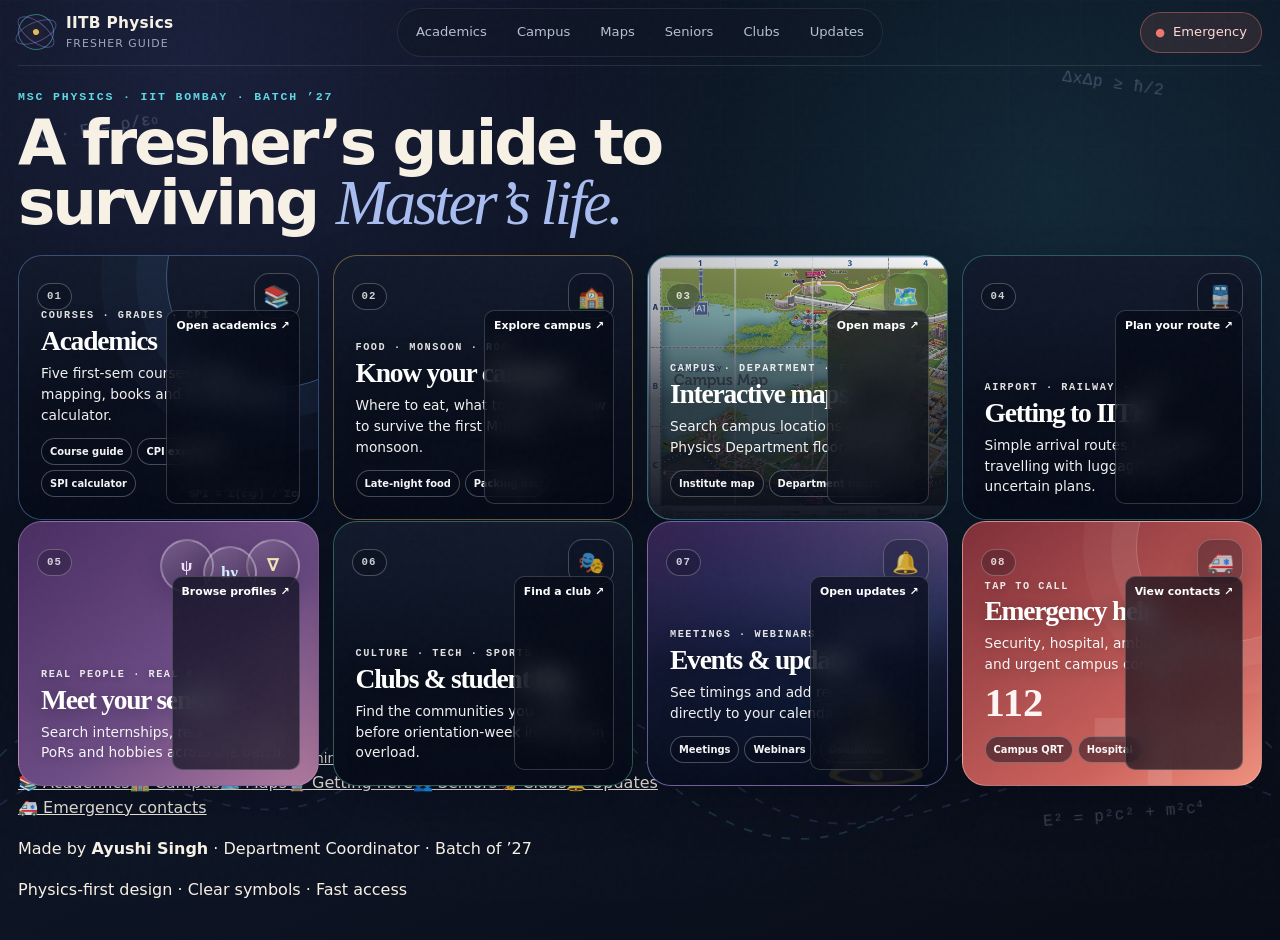
==== commit 601219ea: "Update index.html" ====
--- a/index.html
+++ b/index.html
@@ -43,12 +43,6 @@
 </div>
 </header>
 <section aria-label="Fresher guide sections" class="dashboard-grid" id="guide-grid">
-
-
-
-
-
-
 <a class="dashboard-card academic-card card-equal" data-tilt="" href="./academics.html">
 <img alt="Lecture hall at IIT Bombay" onerror="this.style.display='none'" src="./assets/lecture-hall.webp"/>
 <div class="card-shade"></div>
@@ -117,11 +111,7 @@
 </div>
 <span class="open-card">View contacts ↗</span>
 </a></section>
-
-<section aria-label="Website information" class="dashboard-bottom">
-<div class="bottom-note"><span>⚛</span><p><strong>Designed for fast access.</strong> Every major topic is one click from this screen.</p></div>
-<p class="maker-credit">Made by <strong>Ayushi Singh</strong> · Department Coordinator · Batch of ’27</p>
-</section>
+<footer aria-label="Website footer" class="dashboard-footer"><div class="dashboard-footer-main"><a class="dashboard-footer-brand" href="./index.html"><span aria-hidden="true" class="footer-atom">⚛</span><span><strong>IITB Physics Fresher Guide</strong><small>Everything important, one click away.</small></span></a><nav aria-label="Footer navigation" class="dashboard-footer-links"><a href="./academics.html">📚 Academics</a><a href="./campus-life.html">🏫 Campus</a><a href="./campus-map.html">🗺️ Maps</a><a href="./transport.html">🚆 Getting here</a><a href="./seniors.html">👥 Seniors</a><a href="./clubs.html">🎭 Clubs</a><a href="./events.html">🔔 Updates</a></nav><a class="dashboard-footer-emergency" href="./emergency.html">🚑 Emergency contacts</a></div><div class="dashboard-footer-meta"><p>Made by <strong>Ayushi Singh</strong> · Department Coordinator · Batch of ’27</p><p>Physics-first design · Clear symbols · Fast access</p></div></footer>
 </main>
 <script src="./site.js"></script>
 </body>
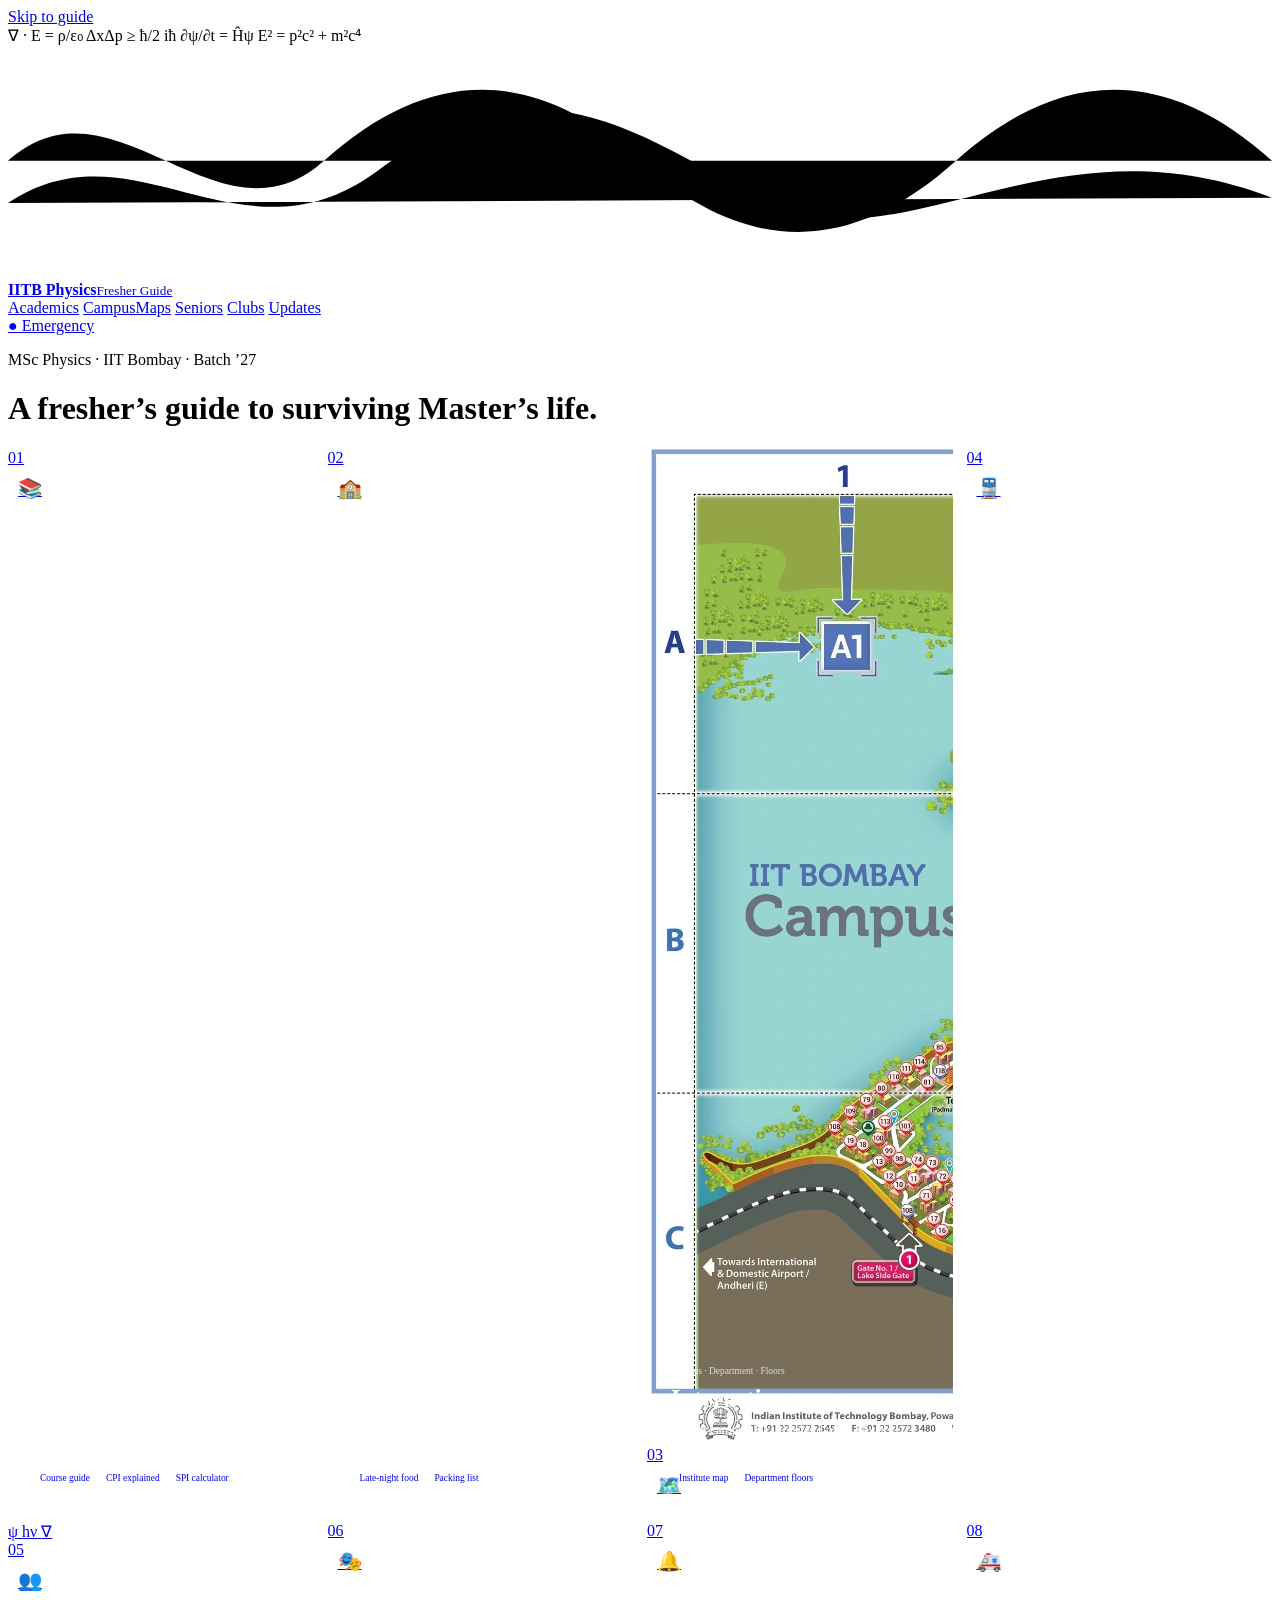
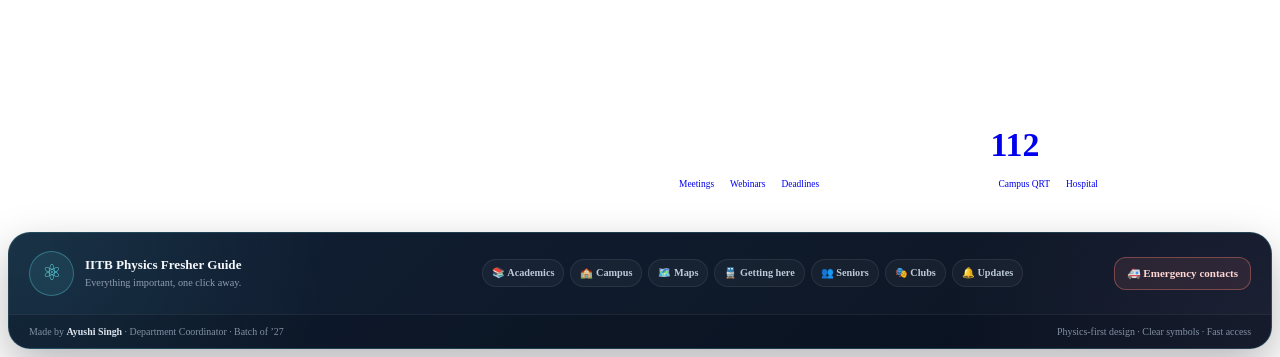
==== commit 234c6c14: "Update index.html" ====
--- a/index.html
+++ b/index.html
@@ -8,7 +8,302 @@
 <meta content="#0a0f1d" name="theme-color"/>
 <title>IIT Bombay Fresher Guide — Physics</title>
 <link href="./styles.css" rel="stylesheet"/>
-</head>
+<style id="homepage-critical-layout">
+/* Critical homepage layout — intentionally embedded for deployment stability */
+body.home #guide-grid.dashboard-grid {
+  display: grid !important;
+  grid-template-columns: repeat(4, minmax(0, 1fr)) !important;
+  grid-auto-flow: row !important;
+  grid-auto-rows: minmax(292px, auto) !important;
+  gap: 14px !important;
+  align-items: stretch !important;
+}
+
+body.home #guide-grid > .dashboard-card.card-equal {
+  position: relative !important;
+  grid-column: span 1 !important;
+  width: 100% !important;
+  min-width: 0 !important;
+  min-height: 292px !important;
+  height: 100% !important;
+  margin: 0 !important;
+  overflow: hidden !important;
+  box-sizing: border-box !important;
+}
+
+body.home #guide-grid .open-card {
+  display: none !important;
+}
+
+body.home #guide-grid .dashboard-card-content {
+  position: absolute !important;
+  z-index: 3 !important;
+  left: 24px !important;
+  right: 24px !important;
+  bottom: 20px !important;
+  width: auto !important;
+  max-width: none !important;
+  max-height: calc(100% - 105px) !important;
+  padding: 0 !important;
+  overflow: hidden !important;
+  box-sizing: border-box !important;
+}
+
+body.home #guide-grid .dashboard-card-content h2 {
+  max-width: 100% !important;
+  margin: 5px 0 8px !important;
+  overflow: hidden !important;
+  color: #fff !important;
+  font-size: clamp(1.52rem, 1.82vw, 2.1rem) !important;
+  line-height: 1.02 !important;
+  text-wrap: balance !important;
+}
+
+body.home #guide-grid .dashboard-card-content > p:not(.card-label) {
+  display: -webkit-box !important;
+  max-width: 100% !important;
+  margin: 0 !important;
+  overflow: hidden !important;
+  color: rgba(255,255,255,.92) !important;
+  font-size: .82rem !important;
+  line-height: 1.45 !important;
+  -webkit-box-orient: vertical !important;
+  -webkit-line-clamp: 3 !important;
+}
+
+body.home #guide-grid .card-label {
+  max-width: 100% !important;
+  overflow: hidden !important;
+  color: rgba(255,255,255,.78) !important;
+  font-size: .59rem !important;
+  line-height: 1.35 !important;
+  text-overflow: ellipsis !important;
+  white-space: nowrap !important;
+}
+
+body.home #guide-grid .mini-links {
+  display: flex !important;
+  max-height: 29px !important;
+  margin-top: 10px !important;
+  overflow: hidden !important;
+  flex-wrap: nowrap !important;
+}
+
+body.home #guide-grid .mini-links span {
+  flex: 0 0 auto !important;
+  padding: 5px 8px !important;
+  font-size: .59rem !important;
+}
+
+body.home #guide-grid .card-symbol {
+  display: grid !important;
+  width: 44px !important;
+  height: 44px !important;
+  flex: 0 0 44px !important;
+  place-items: center !important;
+  border-radius: 14px !important;
+  font-size: 1.22rem !important;
+}
+
+body.home #guide-grid .card-equation {
+  display: none !important;
+}
+
+body.home #guide-grid .emergency-card .dashboard-card-content h2 {
+  font-size: clamp(1.4rem, 1.64vw, 1.9rem) !important;
+}
+
+body.home #guide-grid .emergency-card .emergency-number {
+  margin-top: 7px !important;
+  font-size: 2.12rem !important;
+}
+
+.home-footer-stable {
+  width: 100% !important;
+  margin-top: 18px !important;
+  overflow: hidden !important;
+  border: 1px solid rgba(95,216,230,.18) !important;
+  border-radius: 22px !important;
+  background:
+    radial-gradient(circle at 0 0, rgba(95,216,230,.10), transparent 20rem),
+    radial-gradient(circle at 100% 100%, rgba(183,148,223,.09), transparent 20rem),
+    linear-gradient(135deg, rgba(12,27,48,.98), rgba(8,16,30,.98)) !important;
+  color: #fff !important;
+  box-sizing: border-box !important;
+  box-shadow: 0 18px 46px rgba(1,5,14,.28) !important;
+}
+
+.home-footer-top {
+  display: grid !important;
+  grid-template-columns: minmax(230px,.9fr) minmax(420px,1.7fr) auto !important;
+  gap: 18px !important;
+  align-items: center !important;
+  padding: 18px 20px !important;
+}
+
+.home-footer-brand {
+  display: flex !important;
+  min-width: 0 !important;
+  align-items: center !important;
+  gap: 11px !important;
+  color: #fff !important;
+  text-decoration: none !important;
+}
+
+.home-footer-brand > span:first-child {
+  display: grid !important;
+  width: 43px !important;
+  height: 43px !important;
+  flex: 0 0 43px !important;
+  place-items: center !important;
+  border: 1px solid rgba(95,216,230,.34) !important;
+  border-radius: 50% !important;
+  background: rgba(95,216,230,.09) !important;
+  color: #5fd8e6 !important;
+  font-size: 1.35rem !important;
+}
+
+.home-footer-brand > span:last-child {
+  display: grid !important;
+  min-width: 0 !important;
+  line-height: 1.2 !important;
+}
+
+.home-footer-brand strong {
+  color: #f5f7fb !important;
+  font-size: .82rem !important;
+}
+
+.home-footer-brand small {
+  margin-top: 4px !important;
+  color: #8f9daf !important;
+  font-size: .64rem !important;
+}
+
+.home-footer-nav {
+  display: flex !important;
+  flex-wrap: wrap !important;
+  justify-content: center !important;
+  gap: 6px !important;
+}
+
+.home-footer-nav a {
+  padding: 7px 9px !important;
+  border: 1px solid rgba(255,255,255,.08) !important;
+  border-radius: 999px !important;
+  background: rgba(255,255,255,.035) !important;
+  color: #bdc9d8 !important;
+  font-size: .64rem !important;
+  font-weight: 650 !important;
+  text-decoration: none !important;
+}
+
+.home-footer-emergency {
+  justify-self: end !important;
+  padding: 9px 12px !important;
+  border: 1px solid rgba(237,120,109,.42) !important;
+  border-radius: 12px !important;
+  background: rgba(237,120,109,.10) !important;
+  color: #ffd8d4 !important;
+  font-size: .69rem !important;
+  font-weight: 760 !important;
+  text-decoration: none !important;
+  white-space: nowrap !important;
+}
+
+.home-footer-bottom {
+  display: flex !important;
+  justify-content: space-between !important;
+  gap: 18px !important;
+  padding: 11px 20px !important;
+  border-top: 1px solid rgba(255,255,255,.07) !important;
+  background: rgba(3,8,17,.20) !important;
+  color: #8290a3 !important;
+  font-size: .62rem !important;
+}
+
+.home-footer-bottom strong {
+  color: #dce4ee !important;
+}
+
+@media (max-width: 1220px) {
+  body.home #guide-grid.dashboard-grid {
+    grid-template-columns: repeat(3, minmax(0,1fr)) !important;
+    grid-auto-rows: minmax(285px, auto) !important;
+  }
+  .home-footer-top {
+    grid-template-columns: 1fr !important;
+  }
+  .home-footer-nav {
+    justify-content: flex-start !important;
+  }
+  .home-footer-emergency {
+    justify-self: start !important;
+  }
+}
+
+@media (max-width: 900px) {
+  body.home #guide-grid.dashboard-grid {
+    grid-template-columns: repeat(2, minmax(0,1fr)) !important;
+    grid-auto-rows: minmax(260px, auto) !important;
+  }
+  body.home #guide-grid > .dashboard-card.card-equal {
+    min-height: 260px !important;
+  }
+}
+
+@media (max-width: 620px) {
+  body.home #guide-grid.dashboard-grid {
+    grid-template-columns: repeat(2, minmax(0,1fr)) !important;
+    grid-auto-rows: minmax(225px, auto) !important;
+    gap: 9px !important;
+  }
+  body.home #guide-grid > .dashboard-card.card-equal {
+    min-height: 225px !important;
+  }
+  body.home #guide-grid .dashboard-card-content {
+    left: 14px !important;
+    right: 14px !important;
+    bottom: 14px !important;
+    max-height: calc(100% - 82px) !important;
+  }
+  body.home #guide-grid .dashboard-card-content h2,
+  body.home #guide-grid .emergency-card .dashboard-card-content h2 {
+    font-size: clamp(1.15rem, 5vw, 1.5rem) !important;
+  }
+  body.home #guide-grid .dashboard-card-content > p:not(.card-label) {
+    font-size: .69rem !important;
+    line-height: 1.39 !important;
+  }
+  body.home #guide-grid .mini-links {
+    display: none !important;
+  }
+  body.home #guide-grid .card-symbol {
+    width: 36px !important;
+    height: 36px !important;
+    flex-basis: 36px !important;
+    font-size: 1rem !important;
+  }
+  .home-footer-nav {
+    display: grid !important;
+    grid-template-columns: repeat(2,minmax(0,1fr)) !important;
+    width: 100% !important;
+  }
+  .home-footer-nav a {
+    text-align: center !important;
+  }
+  .home-footer-bottom {
+    flex-direction: column !important;
+    gap: 4px !important;
+  }
+}
+
+@media (max-width: 390px) {
+  body.home #guide-grid.dashboard-grid {
+    grid-template-columns: 1fr !important;
+  }
+}
+</style></head>
 <body class="home physics-dashboard-page">
 <a class="skip-link" href="#guide-grid">Skip to guide</a>
 <div aria-hidden="true" class="physics-sky">
@@ -53,7 +348,7 @@
 <p>Five first-sem courses, grade mapping, books and a working SPI calculator.</p>
 <div class="mini-links"><span>Course guide</span><span>CPI explained</span><span>SPI calculator</span></div>
 </div>
-<span class="open-card">Open academics ↗</span>
+
 <span class="card-equation">SPI = Σ(cᵢgᵢ) / Σcᵢ</span>
 </a><a class="dashboard-card campus-card card-equal" data-tilt="" href="./campus-life.html">
 <img alt="Hostel area at IIT Bombay" onerror="this.style.display='none'" src="./assets/hostel-h13.webp"/>
@@ -65,8 +360,8 @@
 <p>Where to eat, what to pack and how to survive the first Mumbai monsoon.</p>
 <div class="mini-links"><span>Late-night food</span><span>Packing list</span></div>
 </div>
-<span class="open-card">Explore campus ↗</span>
-</a><a class="dashboard-card map-card card-equal" data-tilt="" href="./campus-map.html"><img alt="Illustrated IIT Bombay campus map" onerror="this.style.display='none'" src="./assets/iitb-campus-map.webp"/><div class="card-shade"></div><div class="card-topline"><span class="card-index">03</span><span class="card-symbol">🗺️</span></div><div class="dashboard-card-content"><p class="card-label">Campus · Department · Floors</p><h2>Interactive maps</h2><p>Search campus locations and open Physics Department floor layouts.</p><div class="mini-links"><span>Institute map</span><span>Department floors</span></div></div><span class="open-card">Open maps ↗</span></a><a class="dashboard-card transport-card card-equal" data-tilt="" href="./transport.html">
+
+</a><a class="dashboard-card map-card card-equal" data-tilt="" href="./campus-map.html"><img alt="Illustrated IIT Bombay campus map" onerror="this.style.display='none'" src="./assets/iitb-campus-map.webp"/><div class="card-shade"></div><div class="card-topline"><span class="card-index">03</span><span class="card-symbol">🗺️</span></div><div class="dashboard-card-content"><p class="card-label">Campus · Department · Floors</p><h2>Interactive maps</h2><p>Search campus locations and open Physics Department floor layouts.</p><div class="mini-links"><span>Institute map</span><span>Department floors</span></div></div></a><a class="dashboard-card transport-card card-equal" data-tilt="" href="./transport.html">
 <img alt="IIT Bombay main gate" onerror="this.style.display='none'" src="./assets/main-gate.webp"/>
 <div class="card-shade"></div>
 <div class="card-topline"><span class="card-index">04</span><span class="card-symbol">🚆</span></div>
@@ -75,7 +370,7 @@
 <h2>Getting to IITB</h2>
 <p>Simple arrival routes for freshers travelling with luggage and uncertain plans.</p>
 </div>
-<span class="open-card">Plan your route ↗</span>
+
 </a><a class="dashboard-card seniors-card card-equal" data-tilt="" href="./seniors.html">
 <div aria-hidden="true" class="portrait-stack physics-peer-stack">
 <span>ψ</span>
@@ -88,7 +383,7 @@
 <h2>Meet your seniors</h2>
 <p>Search internships, research areas, PoRs and hobbies across the batch.</p>
 </div>
-<span class="open-card">Browse profiles ↗</span>
+
 </a><a class="dashboard-card clubs-card card-equal" data-tilt="" href="./clubs.html">
 <img alt="IIT Bombay main building" onerror="this.style.display='none'" src="./assets/main-building.webp"/>
 <div class="card-shade"></div>
@@ -98,8 +393,8 @@
 <h2>Clubs &amp; student life</h2>
 <p>Find the communities you want before orientation-week information overload.</p>
 </div>
-<span class="open-card">Find a club ↗</span>
-</a><a class="dashboard-card updates-card card-equal" data-tilt="" href="./events.html"><div class="card-shade"></div><div class="card-topline"><span class="card-index">07</span><span class="card-symbol">🔔</span></div><div class="dashboard-card-content"><p class="card-label">Meetings · Webinars · Deadlines</p><h2>Events &amp; updates</h2><p>See timings and add reminders directly to your calendar.</p><div class="mini-links"><span>Meetings</span><span>Webinars</span><span>Deadlines</span></div></div><span class="open-card">Open updates ↗</span></a><a class="dashboard-card emergency-card card-equal" data-tilt="" href="./emergency.html">
+
+</a><a class="dashboard-card updates-card card-equal" data-tilt="" href="./events.html"><div class="card-shade"></div><div class="card-topline"><span class="card-index">07</span><span class="card-symbol">🔔</span></div><div class="dashboard-card-content"><p class="card-label">Meetings · Webinars · Deadlines</p><h2>Events &amp; updates</h2><p>See timings and add reminders directly to your calendar.</p><div class="mini-links"><span>Meetings</span><span>Webinars</span><span>Deadlines</span></div></div></a><a class="dashboard-card emergency-card card-equal" data-tilt="" href="./emergency.html">
 <div aria-hidden="true" class="emergency-rings"></div>
 <div class="card-topline"><span class="card-index">08</span><span class="card-symbol">🚑</span></div>
 <div class="dashboard-card-content">
@@ -109,10 +404,10 @@
 <strong class="emergency-number">112</strong>
 <div class="mini-links"><span>Campus QRT</span><span>Hospital</span></div>
 </div>
-<span class="open-card">View contacts ↗</span>
+
 </a></section>
-<footer aria-label="Website footer" class="dashboard-footer"><div class="dashboard-footer-main"><a class="dashboard-footer-brand" href="./index.html"><span aria-hidden="true" class="footer-atom">⚛</span><span><strong>IITB Physics Fresher Guide</strong><small>Everything important, one click away.</small></span></a><nav aria-label="Footer navigation" class="dashboard-footer-links"><a href="./academics.html">📚 Academics</a><a href="./campus-life.html">🏫 Campus</a><a href="./campus-map.html">🗺️ Maps</a><a href="./transport.html">🚆 Getting here</a><a href="./seniors.html">👥 Seniors</a><a href="./clubs.html">🎭 Clubs</a><a href="./events.html">🔔 Updates</a></nav><a class="dashboard-footer-emergency" href="./emergency.html">🚑 Emergency contacts</a></div><div class="dashboard-footer-meta"><p>Made by <strong>Ayushi Singh</strong> · Department Coordinator · Batch of ’27</p><p>Physics-first design · Clear symbols · Fast access</p></div></footer>
-</main>
+
+<footer aria-label="Website footer" class="home-footer-stable"><div class="home-footer-top"><a class="home-footer-brand" href="./index.html"><span aria-hidden="true">⚛</span><span><strong>IITB Physics Fresher Guide</strong><small>Everything important, one click away.</small></span></a><nav aria-label="Footer navigation" class="home-footer-nav"><a href="./academics.html">📚 Academics</a><a href="./campus-life.html">🏫 Campus</a><a href="./campus-map.html">🗺️ Maps</a><a href="./transport.html">🚆 Getting here</a><a href="./seniors.html">👥 Seniors</a><a href="./clubs.html">🎭 Clubs</a><a href="./events.html">🔔 Updates</a></nav><a class="home-footer-emergency" href="./emergency.html">🚑 Emergency contacts</a></div><div class="home-footer-bottom"><span>Made by <strong>Ayushi Singh</strong> · Department Coordinator · Batch of ’27</span><span>Physics-first design · Clear symbols · Fast access</span></div></footer></main>
 <script src="./site.js"></script>
 </body>
 </html>
--- a/styles.css
+++ b/styles.css
@@ -1,2858 +1,118 @@
+<!DOCTYPE html>
 
-:root {
-  --ink: #f4f1e8;
-  --muted: #b9b8b0;
-  --paper: #111411;
-  --paper-2: #171a17;
-  --paper-3: #20231f;
-  --sage: #a8b89a;
-  --sage-deep: #697b61;
-  --clay: #c9896b;
-  --lavender: #a99cc7;
-  --sand: #d3bd95;
-  --blue: #8faeb4;
-  --danger: #d66f62;
-  --line: rgba(244, 241, 232, .12);
-  --shadow: 0 22px 70px rgba(0,0,0,.35);
-  --radius-xl: 32px;
-  --radius-lg: 24px;
-  --radius-md: 16px;
-  --max: 1220px;
-}
-
-* { box-sizing: border-box; }
-html { scroll-behavior: smooth; }
-body {
-  margin: 0;
-  min-height: 100vh;
-  background:
-    radial-gradient(circle at 12% 0%, rgba(168,184,154,.13), transparent 34rem),
-    radial-gradient(circle at 90% 10%, rgba(169,156,199,.1), transparent 30rem),
-    var(--paper);
-  color: var(--ink);
-  font-family: Inter, ui-sans-serif, system-ui, -apple-system, BlinkMacSystemFont, "Segoe UI", sans-serif;
-  line-height: 1.55;
-  -webkit-font-smoothing: antialiased;
-}
-body::before {
-  content: "";
-  position: fixed;
-  inset: 0;
-  pointer-events: none;
-  opacity: .16;
-  z-index: 99;
-  background-image: url("data:image/svg+xml,%3Csvg viewBox='0 0 180 180' xmlns='http://www.w3.org/2000/svg'%3E%3Cfilter id='n'%3E%3CfeTurbulence type='fractalNoise' baseFrequency='.9' numOctaves='3' stitchTiles='stitch'/%3E%3C/filter%3E%3Crect width='100%25' height='100%25' filter='url(%23n)' opacity='.22'/%3E%3C/svg%3E");
-}
-a { color: inherit; }
-img { max-width: 100%; display: block; }
-button, input, select { font: inherit; }
-button { color: inherit; }
-
-.shell { width: min(calc(100% - 32px), var(--max)); margin-inline: auto; }
-.skip-link { position: fixed; top: 12px; left: 12px; z-index: 200; transform: translateY(-150%); background: var(--ink); color: var(--paper); padding: 10px 14px; border-radius: 10px; }
-.skip-link:focus { transform: translateY(0); }
-
-.site-nav {
-  position: sticky; top: 0; z-index: 80;
-  border-bottom: 1px solid transparent;
-  transition: background .25s ease, border-color .25s ease, backdrop-filter .25s ease;
-}
-.site-nav.scrolled { background: rgba(17,20,17,.82); border-color: var(--line); backdrop-filter: blur(18px); }
-.nav-inner { min-height: 74px; display:flex; align-items:center; justify-content:space-between; gap: 20px; }
-.brand { display:flex; align-items:center; gap:12px; text-decoration:none; font-weight:750; letter-spacing:-.02em; }
-.brand-mark { width:38px; height:38px; display:grid; place-items:center; border-radius:50%; background:var(--sage); color:#172016; font-family:Georgia,serif; font-size:20px; }
-.nav-links { display:flex; align-items:center; gap:8px; }
-.nav-links a { padding:10px 13px; color:var(--muted); text-decoration:none; border-radius:999px; font-size:.9rem; }
-.nav-links a:hover, .nav-links a[aria-current="page"] { color:var(--ink); background:rgba(244,241,232,.07); }
-.nav-urgent { border:1px solid rgba(214,111,98,.35)!important; color:#efb0a8!important; }
-.menu-toggle { display:none; width:44px; height:44px; border:1px solid var(--line); background:var(--paper-2); border-radius:50%; cursor:pointer; }
-
-.hero { padding:72px 0 64px; }
-.hero-grid { display:grid; grid-template-columns:1.04fr .96fr; align-items:center; gap:clamp(38px,7vw,96px); }
-.kicker { display:inline-flex; align-items:center; gap:10px; margin:0 0 20px; color:var(--sage); font-size:.78rem; text-transform:uppercase; letter-spacing:.18em; font-weight:800; }
-.kicker::before { content:""; width:34px; height:1px; background:currentColor; }
-.display { margin:0; max-width:760px; font-family:Georgia, "Times New Roman", serif; font-weight:500; line-height:.98; letter-spacing:-.055em; font-size:clamp(3.35rem,8vw,7.15rem); text-wrap:balance; }
-.display em { color:var(--sage); font-weight:400; }
-.lede { max-width:650px; margin:26px 0 0; color:var(--muted); font-size:clamp(1rem,1.8vw,1.18rem); }
-.hero-actions { display:flex; flex-wrap:wrap; gap:12px; margin-top:30px; }
-.btn { display:inline-flex; align-items:center; justify-content:center; gap:9px; min-height:48px; padding:0 18px; border:1px solid var(--line); border-radius:999px; text-decoration:none; font-weight:700; font-size:.92rem; transition:transform .2s ease, background .2s ease, border-color .2s ease; }
-.btn:hover { transform:translateY(-2px); }
-.btn-primary { background:var(--ink); color:var(--paper); border-color:var(--ink); }
-.btn-secondary { background:rgba(244,241,232,.04); }
-
-.hero-collage { position:relative; min-height:560px; }
-.photo { position:absolute; overflow:hidden; border-radius:var(--radius-xl); border:1px solid rgba(244,241,232,.18); box-shadow:var(--shadow); background:var(--paper-2); }
-.photo img { width:100%; height:100%; object-fit:cover; transition:transform .8s cubic-bezier(.2,.8,.2,1); }
-.photo:hover img { transform:scale(1.04); }
-.photo-main { inset:0 56px 70px 0; transform:rotate(-2.4deg); }
-.photo-small { width:42%; height:39%; right:0; bottom:0; transform:rotate(3deg); }
-.photo-note { position:absolute; right:2%; top:4%; width:190px; padding:18px; border-radius:20px; background:var(--sand); color:#242016; transform:rotate(4deg); box-shadow:var(--shadow); font-size:.87rem; }
-.photo-note strong { display:block; font-family:Georgia,serif; font-size:1.4rem; margin-bottom:5px; }
-
-.marquee { overflow:hidden; border-block:1px solid var(--line); background:rgba(244,241,232,.025); }
-.marquee-track { display:flex; width:max-content; gap:42px; padding:13px 0; color:#cac8bf; font-size:.78rem; letter-spacing:.14em; text-transform:uppercase; animation:marquee 28s linear infinite; }
-.marquee-track span::before { content:"✦"; color:var(--sage); margin-right:42px; }
-@keyframes marquee { to { transform:translateX(-50%); } }
-
-.section { padding:92px 0; }
-.section-head { display:grid; grid-template-columns:1fr auto; gap:24px; align-items:end; margin-bottom:34px; }
-.eyebrow { margin:0 0 8px; color:var(--sage); text-transform:uppercase; letter-spacing:.16em; font-size:.74rem; font-weight:800; }
-.section-title { margin:0; font-family:Georgia,serif; font-size:clamp(2.15rem,5vw,4.2rem); font-weight:500; line-height:1.03; letter-spacing:-.04em; }
-.section-copy { max-width:520px; margin:12px 0 0; color:var(--muted); }
-.text-link { color:var(--ink); text-underline-offset:5px; }
-
-.bento { display:grid; grid-template-columns:repeat(12,1fr); gap:18px; }
-.bento-card { position:relative; min-height:280px; overflow:hidden; border:1px solid var(--line); border-radius:var(--radius-lg); background:var(--paper-2); text-decoration:none; isolation:isolate; transition:transform .35s cubic-bezier(.2,.8,.2,1), border-color .3s ease; }
-.bento-card:hover { transform:translateY(-6px); border-color:rgba(244,241,232,.28); }
-.bento-card:focus-visible { outline:2px solid var(--sage); outline-offset:4px; }
-.bento-card img { position:absolute; inset:0; width:100%; height:100%; object-fit:cover; z-index:-2; transition:transform .7s cubic-bezier(.2,.8,.2,1); }
-.bento-card:hover img { transform:scale(1.045); }
-.bento-card::after { content:""; position:absolute; inset:0; z-index:-1; background:linear-gradient(180deg,transparent 12%,rgba(11,13,11,.24) 50%,rgba(11,13,11,.94) 100%); }
-.card-content { position:absolute; inset:auto 0 0; padding:26px; }
-.card-number { display:inline-grid; place-items:center; width:34px; height:34px; border-radius:50%; background:rgba(244,241,232,.12); backdrop-filter:blur(12px); font-size:.73rem; margin-bottom:42px; }
-.card-title { margin:0; font-family:Georgia,serif; font-size:clamp(1.8rem,3vw,2.75rem); font-weight:500; letter-spacing:-.035em; }
-.card-copy { max-width:520px; margin:9px 0 0; color:#cfcec7; font-size:.94rem; }
-.card-tags { display:flex; flex-wrap:wrap; gap:7px; margin-top:16px; }
-.card-tags span { padding:6px 10px; border-radius:999px; background:rgba(244,241,232,.1); color:#e2e0d8; font-size:.72rem; }
-.card-arrow { position:absolute; top:22px; right:22px; width:46px; height:46px; display:grid; place-items:center; border-radius:50%; background:rgba(17,20,17,.72); backdrop-filter:blur(12px); font-size:1.15rem; transition:transform .3s ease; }
-.bento-card:hover .card-arrow { transform:rotate(45deg); }
-.span-7 { grid-column:span 7; }
-.span-5 { grid-column:span 5; }
-.span-4 { grid-column:span 4; }
-.span-8 { grid-column:span 8; }
-.tall { min-height:470px; }
-.medium { min-height:350px; }
-.solid-sage { background:var(--sage-deep); }
-.solid-clay { background:#6d4033; }
-.solid-lavender { background:#554d68; }
-.solid-sage::after, .solid-clay::after, .solid-lavender::after { background:linear-gradient(180deg,rgba(0,0,0,.03),rgba(0,0,0,.42)); }
-
-.senior-mosaic { position:absolute; inset:24px 24px auto auto; display:flex; }
-.senior-mosaic img, .senior-mosaic .avatar-dot { width:58px; height:58px; margin-left:-12px; border-radius:50%; object-fit:cover; object-position:center 25%; border:3px solid #554d68; background:var(--paper-3); }
-
-.quick-grid { display:grid; grid-template-columns:repeat(4,1fr); gap:14px; }
-.quick-item { padding:22px; border:1px solid var(--line); border-radius:var(--radius-md); background:rgba(244,241,232,.03); }
-.quick-icon { width:42px; height:42px; display:grid; place-items:center; border-radius:14px; background:rgba(168,184,154,.13); color:var(--sage); margin-bottom:28px; }
-.quick-item h3 { margin:0 0 6px; font-size:1rem; }
-.quick-item p { margin:0; color:var(--muted); font-size:.84rem; }
-
-.page-hero { padding:56px 0 54px; }
-.page-hero-grid { display:grid; grid-template-columns:1fr .82fr; gap:55px; align-items:center; }
-.page-title { margin:0; font-family:Georgia,serif; font-size:clamp(3.2rem,8vw,6.6rem); line-height:.97; letter-spacing:-.055em; font-weight:500; }
-.page-title em { color:var(--sage); }
-.page-visual { height:430px; border-radius:var(--radius-xl); overflow:hidden; border:1px solid var(--line); box-shadow:var(--shadow); }
-.page-visual img { width:100%; height:100%; object-fit:cover; }
-
-.tab-bar { position:sticky; top:74px; z-index:40; display:flex; gap:8px; padding:8px; margin:0 auto 34px; width:max-content; max-width:100%; overflow:auto; border:1px solid var(--line); border-radius:999px; background:rgba(23,26,23,.85); backdrop-filter:blur(18px); }
-.tab-button { border:0; background:transparent; color:var(--muted); padding:10px 17px; border-radius:999px; cursor:pointer; white-space:nowrap; }
-.tab-button.active { background:var(--ink); color:var(--paper); }
-.tab-panel { display:none; }
-.tab-panel.active { display:block; animation:panel-in .36s ease both; }
-@keyframes panel-in { from { opacity:0; transform:translateY(9px); } }
-
-.content-grid { display:grid; grid-template-columns:repeat(12,1fr); gap:18px; }
-.panel { border:1px solid var(--line); border-radius:var(--radius-lg); background:var(--paper-2); padding:clamp(22px,4vw,38px); }
-.panel h2, .panel h3 { margin-top:0; font-family:Georgia,serif; font-weight:500; letter-spacing:-.025em; }
-.panel h2 { font-size:clamp(2rem,4vw,3.3rem); }
-.panel h3 { font-size:1.55rem; }
-.panel p { color:var(--muted); }
-.panel.span-8, .panel.span-4, .panel.span-6 { min-height:100%; }
-.span-6 { grid-column:span 6; }
-
-.course-list { display:grid; gap:12px; }
-.course { border:1px solid var(--line); border-radius:18px; overflow:hidden; background:rgba(244,241,232,.025); }
-.course summary { display:grid; grid-template-columns:70px 1fr auto; align-items:center; gap:16px; padding:20px; cursor:pointer; list-style:none; }
-.course summary::-webkit-details-marker { display:none; }
-.course-code { color:var(--sage); font-size:.77rem; font-weight:800; letter-spacing:.08em; }
-.course-title { font-weight:750; }
-.course-plus { width:34px; height:34px; display:grid; place-items:center; border-radius:50%; background:rgba(244,241,232,.06); transition:transform .25s ease; }
-.course[open] .course-plus { transform:rotate(45deg); }
-.course-body { padding:0 20px 22px 106px; color:var(--muted); }
-.book-list { margin:9px 0 0; padding-left:18px; }
-
-.grade-ladder { display:grid; gap:9px; }
-.grade-row { display:grid; grid-template-columns:72px 60px 1fr; align-items:center; gap:12px; padding:13px 15px; border-radius:14px; background:rgba(244,241,232,.035); }
-.grade-letter { font-weight:850; color:var(--sage); }
-.grade-point { font-family:Georgia,serif; font-size:1.3rem; }
-
-.calculator { display:grid; gap:14px; }
-.calc-row { display:grid; grid-template-columns:1.5fr .65fr 1fr 42px; gap:10px; }
-.field { width:100%; min-height:46px; border:1px solid var(--line); border-radius:12px; background:#0e110e; color:var(--ink); padding:0 12px; }
-.remove-row { border:1px solid var(--line); background:transparent; border-radius:12px; cursor:pointer; }
-.calc-actions { display:flex; gap:10px; flex-wrap:wrap; }
-.calc-result { margin-top:12px; padding:24px; border-radius:20px; background:var(--sage); color:#172016; }
-.calc-result strong { display:block; font-family:Georgia,serif; font-size:3.8rem; line-height:1; }
-
-.filters { display:flex; flex-wrap:wrap; gap:8px; margin-bottom:22px; }
-.filter-chip { border:1px solid var(--line); background:transparent; color:var(--muted); padding:9px 13px; border-radius:999px; cursor:pointer; }
-.filter-chip.active { background:var(--sage); color:#172016; border-color:var(--sage); }
-.food-grid { display:grid; grid-template-columns:repeat(3,1fr); gap:14px; }
-.food-card { border:1px solid var(--line); border-radius:18px; padding:20px; background:rgba(244,241,232,.025); transition:transform .2s ease, border-color .2s ease; }
-.food-card:hover { transform:translateY(-3px); border-color:rgba(168,184,154,.45); }
-.food-card h3 { margin:0 0 6px; font-family:Georgia,serif; font-size:1.45rem; font-weight:500; }
-.food-meta { display:flex; gap:7px; flex-wrap:wrap; margin-bottom:15px; }
-.food-meta span { color:var(--sage); font-size:.72rem; }
-.food-card p { min-height:66px; }
-.map-link { display:inline-flex; gap:7px; color:var(--ink); text-underline-offset:4px; font-size:.88rem; }
-
-.checklist { display:grid; gap:10px; }
-.check { display:flex; gap:14px; align-items:flex-start; padding:16px; border:1px solid var(--line); border-radius:15px; background:rgba(244,241,232,.025); cursor:pointer; }
-.check input { margin-top:4px; accent-color:var(--sage); }
-.check.done { opacity:.55; }
-.check.done strong { text-decoration:line-through; }
-.check small { display:block; color:var(--muted); margin-top:3px; }
-
-.senior-controls { display:grid; grid-template-columns:1fr auto; gap:14px; margin-bottom:26px; }
-.search-box { min-height:50px; padding:0 16px; border:1px solid var(--line); border-radius:999px; background:var(--paper-2); color:var(--ink); }
-.senior-grid { display:grid; grid-template-columns:repeat(3,1fr); gap:16px; }
-.senior-card {
-  --senior-accent:var(--sage);
-  position:relative;
-  overflow:hidden;
-  min-height:260px;
-  padding:20px;
-  border:1px solid color-mix(in srgb,var(--senior-accent) 26%,var(--line));
-  border-radius:22px;
-  background:
-    radial-gradient(circle at 92% 8%,color-mix(in srgb,var(--senior-accent) 13%,transparent),transparent 34%),
-    var(--paper-2);
-  transition:transform .3s ease,border-color .3s ease,box-shadow .3s ease;
-}
-.senior-card::after {
-  content:"";
-  position:absolute;
-  width:160px;
-  height:160px;
-  right:-92px;
-  bottom:-104px;
-  border:1px solid color-mix(in srgb,var(--senior-accent) 23%,transparent);
-  border-radius:50%;
-  box-shadow:0 0 0 24px color-mix(in srgb,var(--senior-accent) 5%,transparent);
-  pointer-events:none;
-}
-.senior-card:hover {
-  transform:translateY(-5px);
-  border-color:color-mix(in srgb,var(--senior-accent) 52%,var(--line));
-  box-shadow:0 18px 38px rgba(0,0,0,.18);
-}
-.senior-card[data-senior-category="research"] { --senior-accent:#86aee8; }
-.senior-card[data-senior-category="industry"] { --senior-accent:#d6a35d; }
-.senior-card[data-senior-category="teaching"] { --senior-accent:#8fc7ac; }
-.senior-card[data-senior-category="exploring"] { --senior-accent:#c29ad7; }
-.senior-card-head { display:flex; align-items:center; gap:14px; position:relative; z-index:1; }
-.senior-orbit {
-  position:relative;
-  display:grid;
-  flex:0 0 62px;
-  width:62px;
-  height:62px;
-  place-items:center;
-  border:1px solid color-mix(in srgb,var(--senior-accent) 52%,transparent);
-  border-radius:50%;
-  background:color-mix(in srgb,var(--senior-accent) 11%,transparent);
-}
-.senior-orbit::before,
-.senior-orbit::after {
-  content:"";
-  position:absolute;
-  inset:8px -5px;
-  border:1px solid color-mix(in srgb,var(--senior-accent) 48%,transparent);
-  border-radius:50%;
-  transform:rotate(52deg);
-}
-.senior-orbit::after { transform:rotate(-52deg); }
-.senior-orbit span { position:relative; z-index:1; color:var(--senior-accent); font:600 1.45rem/1 Georgia,serif; }
-.senior-heading { min-width:0; }
-.senior-heading h2 { margin:5px 0 0; font-family:Georgia,serif; font-size:1.55rem; font-weight:500; line-height:1.1; }
-.senior-badge {
-  display:inline-flex;
-  padding:4px 8px;
-  border-radius:999px;
-  background:color-mix(in srgb,var(--senior-accent) 11%,transparent);
-  color:var(--senior-accent);
-  font-size:.66rem;
-  font-weight:700;
-  text-transform:uppercase;
-  letter-spacing:.09em;
-}
-.senior-body { position:relative; z-index:1; padding:0; }
-.senior-info { margin-top:18px; display:grid; gap:12px; }
-.senior-info div { border-top:1px solid var(--line); padding-top:11px; }
-.senior-info small { display:block; color:var(--senior-accent); text-transform:uppercase; letter-spacing:.08em; font-size:.65rem; margin-bottom:3px; }
-.senior-info p { margin:0; color:#d4d2cb; font-size:.88rem; line-height:1.5; }
-.senior-details { margin-top:14px; }
-.senior-details summary { cursor:pointer; color:var(--lavender); }
-.empty-state { grid-column:1/-1; padding:50px; text-align:center; border:1px dashed var(--line); border-radius:22px; color:var(--muted); }
-
-.info-strip { display:grid; grid-template-columns:repeat(3,1fr); gap:14px; }
-.info-strip > div { padding:20px; border-radius:18px; background:rgba(244,241,232,.035); border:1px solid var(--line); }
-.info-strip strong { display:block; font-family:Georgia,serif; font-size:2rem; color:var(--sage); }
-
-.site-footer { margin-top:70px; border-top:1px solid var(--line); }
-.footer-main { display:grid; grid-template-columns:1.2fr 1fr; gap:40px; padding:54px 0 32px; }
-.footer-title { margin:0; font-family:Georgia,serif; font-size:2.25rem; font-weight:500; }
-.footer-links { display:grid; grid-template-columns:repeat(2,1fr); gap:10px; }
-.footer-links a { color:var(--muted); text-decoration:none; }
-.footer-links a:hover { color:var(--ink); }
-.credit-band { padding:16px 0 20px; border-top:1px solid var(--line); color:var(--muted); font-size:.82rem; display:flex; justify-content:space-between; gap:20px; flex-wrap:wrap; }
-.credit-band strong { color:var(--ink); }
-
-.reveal { opacity:0; transform:translateY(22px); transition:opacity .7s ease, transform .7s ease; }
-.reveal.visible { opacity:1; transform:none; }
-
-@media (max-width: 980px) {
-  .hero-grid, .page-hero-grid { grid-template-columns:1fr; }
-  .hero-collage { min-height:490px; }
-  .span-7,.span-5,.span-4,.span-8,.span-6 { grid-column:span 12; }
-  .tall,.medium { min-height:390px; }
-  .quick-grid { grid-template-columns:repeat(2,1fr); }
-  .food-grid,.senior-grid { grid-template-columns:repeat(2,1fr); }
-  .footer-main { grid-template-columns:1fr; }
-}
-
-@media (max-width: 760px) {
-  .nav-links { display:none; position:absolute; top:68px; left:16px; right:16px; padding:12px; flex-direction:column; align-items:stretch; border:1px solid var(--line); border-radius:20px; background:rgba(17,20,17,.96); backdrop-filter:blur(18px); }
-  .nav-links.open { display:flex; }
-  .nav-links a { padding:12px 14px; }
-  .menu-toggle { display:grid; place-items:center; }
-  .hero { padding-top:42px; }
-  .hero-collage { min-height:400px; }
-  .photo-main { inset:0 36px 55px 0; }
-  .photo-note { width:155px; font-size:.75rem; }
-  .section { padding:68px 0; }
-  .section-head { grid-template-columns:1fr; }
-  .section-head .btn { justify-self:start; }
-  .food-grid,.senior-grid { grid-template-columns:1fr; }
-  .senior-controls { grid-template-columns:1fr; }
-  .calc-row { grid-template-columns:1fr 80px 1fr 42px; }
-  .info-strip { grid-template-columns:1fr; }
-  .page-visual { height:330px; }
-}
-
-@media (max-width: 520px) {
-  .shell { width:min(calc(100% - 20px),var(--max)); }
-  .display { font-size:3.35rem; }
-  .hero-collage { min-height:350px; }
-  .photo-note { display:none; }
-  .quick-grid { grid-template-columns:1fr; }
-  .card-content { padding:22px; }
-  .calc-row { grid-template-columns:1fr 74px; }
-  .calc-row .grade-select { grid-column:1; }
-  .remove-row { grid-column:2; grid-row:2; }
-  .course summary { grid-template-columns:58px 1fr auto; padding:16px; }
-  .course-body { padding:0 16px 18px; }
-  .grade-row { grid-template-columns:60px 48px 1fr; font-size:.84rem; }
-}
-
-@media (prefers-reduced-motion: reduce) {
-  *,*::before,*::after { scroll-behavior:auto!important; animation:none!important; transition-duration:.01ms!important; }
-  .reveal { opacity:1; transform:none; }
-}
-
-/* =========================================================
-   Physics dashboard homepage — compact, colourful, immediate
-   ========================================================= */
-.physics-dashboard-page {
-  --dash-bg: #090e1a;
-  --dash-panel: #111827;
-  --dash-cream: #f7f1e6;
-  --dash-muted: #c3cad8;
-  --dash-cyan: #5fd8e6;
-  --dash-violet: #9b8af7;
-  --dash-mango: #e6b85c;
-  --dash-coral: #ed786d;
-  --dash-mint: #66c9a4;
-  --dash-blue: #6f9fe8;
-  background:
-    radial-gradient(circle at 15% 5%, rgba(83, 92, 170, .23), transparent 34rem),
-    radial-gradient(circle at 82% 20%, rgba(45, 137, 151, .18), transparent 32rem),
-    linear-gradient(155deg, #080d18 0%, #0d1424 60%, #080c16 100%);
-  color: var(--dash-cream);
-  overflow-x: hidden;
-}
-
-.physics-dashboard-page::before {
-  opacity: .08;
-}
-
-.physics-sky {
-  position: fixed;
-  inset: 0;
-  z-index: 0;
-  overflow: hidden;
-  pointer-events: none;
-}
-.physics-sky::before {
-  content: "";
-  position: absolute;
-  inset: 0;
-  opacity: .17;
-  background-image:
-    linear-gradient(rgba(137, 161, 210, .14) 1px, transparent 1px),
-    linear-gradient(90deg, rgba(137, 161, 210, .14) 1px, transparent 1px);
-  background-size: 72px 72px;
-  mask-image: linear-gradient(to bottom, black, transparent 80%);
-}
-.formula {
-  position: absolute;
-  font-family: "Courier New", monospace;
-  color: rgba(180, 204, 244, .28);
-  letter-spacing: .04em;
-  filter: blur(.1px);
-}
-.f1 { top: 13%; left: 3%; transform: rotate(-9deg); }
-.f2 { top: 8%; right: 9%; transform: rotate(8deg); }
-.f3 { bottom: 12%; left: 7%; transform: rotate(4deg); }
-.f4 { bottom: 8%; right: 6%; transform: rotate(-5deg); }
-.wave-field { position: absolute; inset: auto 0 1% 0; width: 100%; height: 30%; opacity: .17; }
-.wave-field path { fill: none; stroke: var(--dash-cyan); stroke-width: 1.5; stroke-dasharray: 8 10; }
-.wave-field path:last-child { stroke: var(--dash-violet); }
-
-.dashboard-nav {
-  position: relative;
-  z-index: 10;
-  width: min(calc(100% - 36px), 1480px);
-  min-height: 66px;
-  margin: 0 auto;
-  display: grid;
-  grid-template-columns: 1fr auto 1fr;
-  align-items: center;
-  gap: 24px;
-  border-bottom: 1px solid rgba(255,255,255,.1);
-}
-.dashboard-brand { display: inline-flex; align-items: center; gap: 12px; width: max-content; text-decoration: none; }
-.dashboard-brand strong { display: block; font-size: .96rem; letter-spacing: .02em; }
-.dashboard-brand small { display: block; margin-top: 1px; color: #9ba8bd; font-size: .68rem; letter-spacing: .1em; text-transform: uppercase; }
-.brand-orbit { position: relative; width: 36px; height: 36px; border: 1px solid rgba(95,216,230,.45); border-radius: 50%; transform: rotate(-24deg); }
-.brand-orbit::before, .brand-orbit::after { content:""; position:absolute; inset: 7px -5px; border:1px solid rgba(155,138,247,.42); border-radius:50%; }
-.brand-orbit::after { transform: rotate(62deg); }
-.brand-orbit i { position:absolute; left:50%; top:50%; width:6px; height:6px; border-radius:50%; background:var(--dash-mango); transform:translate(-50%,-50%); box-shadow:0 0 16px rgba(230,184,92,.75); }
-.dashboard-nav-links { display: flex; gap: 4px; padding: 5px; border: 1px solid rgba(255,255,255,.08); border-radius: 999px; background: rgba(17,24,39,.55); backdrop-filter: blur(16px); }
-.dashboard-nav-links a { padding: 8px 13px; border-radius: 999px; color: #b7c0d1; text-decoration: none; font-size: .82rem; }
-.dashboard-nav-links a:hover, .dashboard-nav-links a:focus-visible { background: rgba(255,255,255,.08); color: white; outline: none; }
-.emergency-pill { justify-self: end; display:inline-flex; align-items:center; gap:8px; padding:9px 14px; border-radius:999px; background:rgba(237,120,109,.12); border:1px solid rgba(237,120,109,.42); color:#ffd8d4; text-decoration:none; font-size:.82rem; }
-.emergency-pill span { color:var(--dash-coral); font-size:.7rem; animation:emergency-pulse 1.7s ease-in-out infinite; }
-@keyframes emergency-pulse { 50% { opacity:.35; transform:scale(.72); } }
-
-.dashboard-main { position: relative; z-index: 2; width: min(calc(100% - 36px), 1480px); margin: 0 auto; padding: 24px 0 22px; }
-.dashboard-intro { display: grid; grid-template-columns: minmax(0, 1.3fr) minmax(300px, .7fr); gap: 42px; align-items: end; margin-bottom: 20px; }
-.dashboard-kicker { margin: 0 0 8px; color: var(--dash-cyan); font: 700 .72rem/1.3 "Courier New", monospace; letter-spacing: .16em; text-transform: uppercase; }
-.dashboard-intro h1 { max-width: 900px; margin: 0; font-size: clamp(2.3rem, 4.9vw, 4.9rem); line-height: .96; letter-spacing: -.05em; }
-.dashboard-intro h1 span { color: #a9bdf0; font-family: Georgia, serif; font-style: italic; font-weight: 500; }
-.intro-side { max-width: 490px; justify-self: end; }
-.intro-side > p { margin: 0 0 12px; color: #aeb7c8; font-size: .91rem; line-height: 1.55; }
-.live-equation { display:flex; align-items:center; justify-content:space-between; gap:14px; padding:10px 13px; border:1px solid rgba(95,216,230,.2); border-radius:12px; background:rgba(12,19,34,.66); }
-.live-equation span { color:#8290a7; font-size:.67rem; text-transform:uppercase; letter-spacing:.1em; }
-.live-equation strong { color:var(--dash-cyan); font:700 .78rem/1.2 "Courier New",monospace; text-align:right; }
-
-.dashboard-grid { display: grid; grid-template-columns: repeat(12, minmax(0, 1fr)); grid-template-rows: minmax(220px, 28vh) minmax(205px, 25vh); gap: 14px; }
-.dashboard-card {
-  position: relative;
-  min-height: 0;
-  overflow: hidden;
-  border: 1px solid rgba(255,255,255,.13);
-  border-radius: 24px;
-  background: #131b2c;
-  color: white;
-  text-decoration: none;
-  isolation: isolate;
-  box-shadow: 0 18px 45px rgba(1,5,14,.28);
-  transform-style: preserve-3d;
-  transition: transform .25s ease, border-color .25s ease, box-shadow .25s ease;
-}
-.dashboard-card:hover, .dashboard-card:focus-visible { border-color: rgba(255,255,255,.38); box-shadow: 0 24px 64px rgba(1,5,14,.48); outline:none; }
-.dashboard-card > img { position:absolute; inset:0; width:100%; height:100%; object-fit:cover; z-index:-3; transition:transform .55s ease, filter .55s ease; }
-.dashboard-card:hover > img { transform:scale(1.045); }
-.card-shade { position:absolute; inset:0; z-index:-2; }
-.card-topline { position:absolute; z-index:3; top:17px; left:18px; right:18px; display:flex; align-items:center; justify-content:space-between; }
-.card-index { display:inline-flex; align-items:center; min-height:27px; padding:0 9px; border:1px solid rgba(255,255,255,.25); border-radius:999px; color:rgba(255,255,255,.8); background:rgba(6,10,20,.25); backdrop-filter:blur(10px); font:700 .67rem/1 "Courier New",monospace; letter-spacing:.1em; }
-.card-symbol { font: 500 1.8rem/1 Georgia, serif; color: rgba(255,255,255,.78); }
-.dashboard-card-content { position:absolute; z-index:2; left:20px; right:20px; bottom:20px; transform:translateZ(18px); }
-.dashboard-card-content h2 { margin:4px 0 6px; font-family: Georgia, serif; font-size:clamp(1.65rem,2.3vw,2.65rem); line-height:1; font-weight:500; letter-spacing:-.035em; }
-.dashboard-card-content > p:not(.card-label) { max-width:620px; margin:0; color:rgba(255,255,255,.78); font-size:.86rem; line-height:1.45; }
-.card-label { margin:0; color:rgba(255,255,255,.67); font:700 .64rem/1.2 "Courier New",monospace; letter-spacing:.13em; text-transform:uppercase; }
-.mini-links { display:flex; gap:6px; flex-wrap:wrap; margin-top:11px; }
-.mini-links span { padding:5px 8px; border-radius:999px; background:rgba(255,255,255,.12); border:1px solid rgba(255,255,255,.12); color:rgba(255,255,255,.87); font-size:.63rem; }
-.open-card { position:absolute; z-index:4; right:18px; top:54px; padding:7px 9px; border-radius:10px; background:rgba(6,10,20,.36); color:white; font-size:.68rem; opacity:0; transform:translateY(-5px); transition:opacity .2s ease, transform .2s ease; backdrop-filter:blur(12px); }
-.dashboard-card:hover .open-card, .dashboard-card:focus-visible .open-card { opacity:1; transform:none; }
-.card-equation { position:absolute; right:18px; bottom:18px; z-index:2; color:rgba(255,255,255,.52); font:700 .68rem/1.2 "Courier New",monospace; }
-
-.card-wide { grid-column: span 5; }
-.card-medium { grid-column: span 4; }
-.card-narrow { grid-column: span 3; }
-.card-third { grid-column: span 4; }
-
-.academic-card .card-shade { background:linear-gradient(115deg, rgba(35,50,116,.95) 0%, rgba(42,73,132,.72) 54%, rgba(10,16,34,.5) 100%); }
-.academic-card { border-color:rgba(111,159,232,.4); }
-.academic-card::after { content:""; position:absolute; width:220px; height:220px; right:-70px; top:-90px; border:1px solid rgba(111,159,232,.45); border-radius:50%; box-shadow:0 0 0 30px rgba(111,159,232,.06),0 0 0 65px rgba(111,159,232,.04); }
-
-.campus-card .card-shade { background:linear-gradient(135deg, rgba(93,71,22,.9), rgba(62,78,35,.82) 58%, rgba(15,25,18,.45)); }
-.campus-card { border-color:rgba(230,184,92,.42); }
-
-.emergency-card { background:linear-gradient(145deg,#7f2f39,#cc625c 72%,#ef9380); border-color:rgba(255,208,200,.42); }
-.emergency-card::before { content:"+"; position:absolute; right:14px; bottom:-42px; color:rgba(255,255,255,.1); font:700 13rem/1 system-ui; }
-.emergency-card .dashboard-card-content { bottom:17px; }
-.emergency-number { display:block; margin-top:8px; font:500 3rem/1 Georgia,serif; color:#fff5f3; }
-.emergency-rings { position:absolute; width:190px; height:190px; right:-65px; top:-70px; border:1px solid rgba(255,255,255,.22); border-radius:50%; box-shadow:0 0 0 25px rgba(255,255,255,.05),0 0 0 53px rgba(255,255,255,.035); }
-.pulse-dot { width:9px; height:9px; border-radius:50%; background:#fff4ef; box-shadow:0 0 0 7px rgba(255,255,255,.12); }
-
-.seniors-card { background:linear-gradient(140deg,#492e62,#6d4d86 58%,#b37ca0); border-color:rgba(207,165,229,.35); }
-.portrait-stack { position:absolute; right:18px; top:17px; display:flex; z-index:1; }
-.physics-peer-stack span {
-  display:grid;
-  width:54px;
-  height:54px;
-  margin-left:-11px;
-  place-items:center;
-  border:2px solid rgba(245,226,255,.36);
-  border-radius:50%;
-  background:linear-gradient(145deg,rgba(255,255,255,.16),rgba(30,16,43,.42));
-  color:#f1dfff;
-  font:600 1.05rem/1 Georgia,serif;
-  box-shadow:0 8px 24px rgba(20,7,32,.18);
-}
-.physics-peer-stack span:first-child { margin-left:0; }
-.physics-peer-stack span:nth-child(2) { color:#d4efff; transform:translateY(7px); }
-.physics-peer-stack span:nth-child(3) { color:#efe7b4; }
-.seniors-card .card-symbol { opacity:0; }
-
-.clubs-card .card-shade { background:linear-gradient(135deg,rgba(13,81,82,.91),rgba(32,116,103,.75),rgba(10,31,37,.55)); }
-.clubs-card { border-color:rgba(102,201,164,.38); }
-.clubs-card::after { content:"✦"; position:absolute; right:28px; bottom:18px; color:rgba(255,255,255,.13); font-size:6rem; }
-
-.transport-card .card-shade { background:linear-gradient(135deg,rgba(24,51,93,.94),rgba(55,89,137,.76),rgba(15,28,47,.56)); }
-.transport-card { border-color:rgba(95,216,230,.32); }
-
-.dashboard-bottom { display:flex; align-items:center; justify-content:space-between; gap:20px; padding:15px 2px 0; color:#8f9aae; font-size:.72rem; }
-.bottom-note { display:flex; align-items:center; gap:9px; }
-.bottom-note span { display:grid; place-items:center; width:27px; height:27px; border-radius:50%; background:rgba(95,216,230,.11); color:var(--dash-cyan); }
-.bottom-note p, .maker-credit { margin:0; }
-.bottom-note strong, .maker-credit strong { color:#dfe5ef; }
-
-@media (max-width: 1080px) {
-  .dashboard-nav { grid-template-columns:1fr auto; }
-  .dashboard-nav-links { display:none; }
-  .dashboard-intro { grid-template-columns:1fr; gap:12px; }
-  .intro-side { justify-self:start; max-width:720px; display:grid; grid-template-columns:1fr 1fr; gap:16px; align-items:center; }
-  .dashboard-grid { grid-template-rows:auto; }
-  .card-wide,.card-medium,.card-narrow,.card-third { grid-column:span 6; min-height:260px; }
-}
-
-@media (max-width: 700px) {
-  .dashboard-nav { width:min(calc(100% - 20px),1480px); min-height:60px; }
-  .dashboard-brand small { display:none; }
-  .emergency-pill { padding:8px 11px; }
-  .dashboard-main { width:min(calc(100% - 20px),1480px); padding-top:18px; }
-  .dashboard-intro h1 { font-size:clamp(2.4rem,12vw,4rem); }
-  .intro-side { grid-template-columns:1fr; }
-  .live-equation { display:none; }
-  .dashboard-grid { display:flex; flex-direction:column; }
-  .dashboard-card { min-height:245px; }
-  .emergency-card { min-height:220px; }
-  .dashboard-bottom { align-items:flex-start; flex-direction:column; }
-  .card-equation { display:none; }
-}
-
-@media (prefers-reduced-motion: reduce) {
-  .emergency-pill span { animation:none; }
-  .dashboard-card, .dashboard-card > img { transition:none; }
-}
-
-
-/* =========================================================
-   COLOURFUL PHYSICS SUBPAGES
-   The dashboard homepage remains unchanged.
-   ========================================================= */
-
-body.guide-page {
-  --page-a: #8fb4ff;
-  --page-b: #c49bea;
-  --page-c: #81d1bd;
-  --page-a-rgb: 143, 180, 255;
-  --page-b-rgb: 196, 155, 234;
-  --page-c-rgb: 129, 209, 189;
-  --page-formula: "ψ(x,t)";
-  --page-symbol: "ψ";
-  background:
-    radial-gradient(circle at 8% 4%, rgba(var(--page-a-rgb), .20), transparent 31rem),
-    radial-gradient(circle at 92% 12%, rgba(var(--page-b-rgb), .17), transparent 30rem),
-    radial-gradient(circle at 52% 88%, rgba(var(--page-c-rgb), .10), transparent 32rem),
-    #0f1213;
-}
-
-body.page-academics {
-  --page-a: #87aef5;
-  --page-b: #b794df;
-  --page-c: #6fc9bd;
-  --page-a-rgb: 135, 174, 245;
-  --page-b-rgb: 183, 148, 223;
-  --page-c-rgb: 111, 201, 189;
-  --page-formula: "CPI = Σ(CᵢGᵢ) / ΣCᵢ";
-  --page-symbol: "Σ";
-}
-
-body.page-campus {
-  --page-a: #d6a45e;
-  --page-b: #8fbd79;
-  --page-c: #67b8ad;
-  --page-a-rgb: 214, 164, 94;
-  --page-b-rgb: 143, 189, 121;
-  --page-c-rgb: 103, 184, 173;
-  --page-formula: "ΔS ≥ 0  ·  chai → energy";
-  --page-symbol: "☂";
-}
-
-body.page-seniors {
-  --page-a: #bd91dc;
-  --page-b: #dd8fae;
-  --page-c: #85bce9;
-  --page-a-rgb: 189, 145, 220;
-  --page-b-rgb: 221, 143, 174;
-  --page-c-rgb: 133, 188, 233;
-  --page-formula: "ψ = Σ possible paths";
-  --page-symbol: "ψ";
-}
-
-body.page-clubs {
-  --page-a: #63c9b4;
-  --page-b: #e09972;
-  --page-c: #87aee8;
-  --page-a-rgb: 99, 201, 180;
-  --page-b-rgb: 224, 153, 114;
-  --page-c-rgb: 135, 174, 232;
-  --page-formula: "resonance = shared frequency";
-  --page-symbol: "✦";
-}
-
-body.page-transport {
-  --page-a: #75c5df;
-  --page-b: #7d9fe8;
-  --page-c: #d3ab63;
-  --page-a-rgb: 117, 197, 223;
-  --page-b-rgb: 125, 159, 232;
-  --page-c-rgb: 211, 171, 99;
-  --page-formula: "δS = 0  ·  choose least action";
-  --page-symbol: "→";
-}
-
-body.page-emergency {
-  --page-a: #ef8b7d;
-  --page-b: #e7ad6a;
-  --page-c: #8fb5dc;
-  --page-a-rgb: 239, 139, 125;
-  --page-b-rgb: 231, 173, 106;
-  --page-c-rgb: 143, 181, 220;
-  --page-formula: "112  ·  location first";
-  --page-symbol: "+";
-}
-
-body.guide-page .site-nav.scrolled {
-  background: rgba(15, 18, 19, .83);
-  border-color: rgba(var(--page-a-rgb), .22);
-}
-
-body.guide-page .brand-mark {
-  background: linear-gradient(145deg, var(--page-a), var(--page-b));
-  color: #111416;
-  box-shadow: 0 8px 28px rgba(var(--page-a-rgb), .20);
-}
-
-body.guide-page .nav-links a:hover {
-  background: rgba(var(--page-a-rgb), .10);
-}
-
-body.page-academics .nav-links a[href="./academics.html"],
-body.page-campus .nav-links a[href="./campus-life.html"],
-body.page-seniors .nav-links a[href="./seniors.html"],
-body.page-clubs .nav-links a[href="./clubs.html"],
-body.page-transport .nav-links a[href="./transport.html"],
-body.page-emergency .nav-links a[href="./emergency.html"] {
-  color: var(--ink);
-  background: linear-gradient(135deg, rgba(var(--page-a-rgb), .20), rgba(var(--page-b-rgb), .15));
-  border: 1px solid rgba(var(--page-a-rgb), .25);
-}
-
-body.guide-page .page-hero {
-  position: relative;
-  width: min(calc(100% - 32px), var(--max));
-  margin: 18px auto 0;
-  padding: clamp(36px, 6vw, 72px);
-  overflow: hidden;
-  border: 1px solid rgba(var(--page-a-rgb), .30);
-  border-radius: 34px;
-  background:
-    linear-gradient(135deg, rgba(var(--page-a-rgb), .18), rgba(var(--page-b-rgb), .10) 48%, rgba(var(--page-c-rgb), .12)),
-    #14181a;
-  box-shadow: 0 30px 90px rgba(0, 0, 0, .30);
-}
-
-body.guide-page .page-hero::before {
-  content: "";
-  position: absolute;
-  width: 390px;
-  height: 390px;
-  right: -165px;
-  top: -210px;
-  border: 1px solid rgba(var(--page-a-rgb), .25);
-  border-radius: 50%;
-  box-shadow:
-    0 0 0 42px rgba(var(--page-b-rgb), .045),
-    0 0 0 86px rgba(var(--page-c-rgb), .035);
-  pointer-events: none;
-}
-
-body.guide-page .page-hero::after {
-  content: var(--page-formula);
-  position: absolute;
-  right: clamp(22px, 4vw, 60px);
-  bottom: 14px;
-  color: rgba(244, 241, 232, .16);
-  font: italic 500 clamp(.72rem, 1.4vw, 1rem)/1.2 Georgia, serif;
-  letter-spacing: .08em;
-  pointer-events: none;
-}
-
-body.guide-page .page-hero > .shell {
-  width: 100%;
-  position: relative;
-  z-index: 1;
-}
-
-body.guide-page .kicker,
-body.guide-page .eyebrow,
-body.guide-page .page-title em {
-  color: var(--page-a);
-}
-
-body.guide-page .kicker::before {
-  background: linear-gradient(90deg, var(--page-a), var(--page-b));
-}
-
-body.guide-page .page-visual {
-  position: relative;
-  border-color: rgba(var(--page-b-rgb), .42);
-  box-shadow:
-    0 25px 65px rgba(0, 0, 0, .38),
-    0 0 0 8px rgba(var(--page-a-rgb), .055);
-  transform: rotate(1.2deg);
-}
-
-body.guide-page .page-visual::after {
-  content: var(--page-symbol);
-  position: absolute;
-  right: 18px;
-  bottom: 15px;
-  display: grid;
-  width: 58px;
-  height: 58px;
-  place-items: center;
-  border: 1px solid rgba(255,255,255,.24);
-  border-radius: 50%;
-  background: rgba(13, 17, 18, .66);
-  color: var(--page-a);
-  font: 600 1.35rem/1 Georgia, serif;
-  backdrop-filter: blur(12px);
-}
-
-body.guide-page .page-visual img {
-  filter: saturate(1.16) contrast(1.03);
-}
-
-body.guide-page .tab-bar {
-  border-color: rgba(var(--page-a-rgb), .28);
-  background:
-    linear-gradient(135deg, rgba(var(--page-a-rgb), .09), rgba(var(--page-b-rgb), .07)),
-    rgba(20, 24, 25, .88);
-  box-shadow: 0 14px 38px rgba(0,0,0,.20);
-}
-
-body.guide-page .tab-button:hover {
-  color: var(--ink);
-  background: rgba(var(--page-a-rgb), .10);
-}
-
-body.guide-page .tab-button.active {
-  color: #101315;
-  background: linear-gradient(135deg, var(--page-a), var(--page-b));
-  box-shadow: 0 7px 24px rgba(var(--page-a-rgb), .18);
-}
-
-body.guide-page .section {
-  position: relative;
-}
-
-body.guide-page .section-title em,
-body.guide-page .text-link {
-  color: var(--page-a);
-}
-
-body.guide-page .panel {
-  --panel-accent: var(--page-a);
-  position: relative;
-  overflow: hidden;
-  border-color: color-mix(in srgb, var(--panel-accent) 28%, var(--line));
-  background:
-    radial-gradient(circle at 100% 0%, color-mix(in srgb, var(--panel-accent) 13%, transparent), transparent 16rem),
-    linear-gradient(145deg, rgba(255,255,255,.025), transparent 48%),
-    #171b1d;
-  box-shadow: 0 17px 48px rgba(0,0,0,.15);
-  transition: transform .25s ease, border-color .25s ease, box-shadow .25s ease;
-}
-
-body.guide-page .content-grid > .panel:nth-child(3n + 2) {
-  --panel-accent: var(--page-b);
-}
-
-body.guide-page .content-grid > .panel:nth-child(3n + 3) {
-  --panel-accent: var(--page-c);
-}
-
-body.guide-page .panel::before {
-  content: "";
-  position: absolute;
-  inset: 0 0 auto;
-  height: 3px;
-  background: linear-gradient(90deg, var(--panel-accent), transparent 75%);
-  opacity: .9;
-}
-
-body.guide-page .panel:hover {
-  transform: translateY(-3px);
-  border-color: color-mix(in srgb, var(--panel-accent) 48%, var(--line));
-  box-shadow: 0 22px 55px rgba(0,0,0,.22);
-}
-
-body.guide-page .panel .eyebrow {
-  color: var(--panel-accent);
-}
-
-body.guide-page .btn-primary {
-  border-color: transparent;
-  background: linear-gradient(135deg, var(--page-a), var(--page-b));
-  color: #101315;
-  box-shadow: 0 10px 30px rgba(var(--page-a-rgb), .18);
-}
-
-body.guide-page .btn-secondary {
-  border-color: rgba(var(--page-a-rgb), .30);
-  background: rgba(var(--page-a-rgb), .075);
-}
-
-body.guide-page .btn-secondary:hover {
-  border-color: rgba(var(--page-a-rgb), .55);
-  background: rgba(var(--page-a-rgb), .13);
-}
-
-body.guide-page .site-footer {
-  border-color: rgba(var(--page-a-rgb), .20);
-  background:
-    radial-gradient(circle at 10% 100%, rgba(var(--page-a-rgb), .08), transparent 25rem),
-    radial-gradient(circle at 90% 100%, rgba(var(--page-b-rgb), .07), transparent 22rem);
-}
-
-body.guide-page .footer-title {
-  color: color-mix(in srgb, var(--page-a) 78%, white);
-}
-
-body.guide-page .credit-band {
-  border-color: rgba(var(--page-a-rgb), .18);
-}
-
-/* Academics */
-.page-academics .course {
-  --item-accent: var(--page-a);
-  border-color: color-mix(in srgb, var(--item-accent) 26%, var(--line));
-  background:
-    linear-gradient(110deg, color-mix(in srgb, var(--item-accent) 10%, transparent), transparent 42%),
-    rgba(244,241,232,.022);
-}
-
-.page-academics .course:nth-child(3n + 2) { --item-accent: var(--page-b); }
-.page-academics .course:nth-child(3n + 3) { --item-accent: var(--page-c); }
-.page-academics .course-code { color: var(--item-accent); }
-.page-academics .course-plus {
-  color: var(--item-accent);
-  background: color-mix(in srgb, var(--item-accent) 12%, transparent);
-}
-.page-academics .course[open] {
-  border-color: color-mix(in srgb, var(--item-accent) 50%, var(--line));
-}
-
-.page-academics .grade-row {
-  --grade-accent: var(--page-a);
-  border: 1px solid color-mix(in srgb, var(--grade-accent) 20%, transparent);
-  background:
-    linear-gradient(90deg, color-mix(in srgb, var(--grade-accent) 15%, transparent), rgba(244,241,232,.022));
-}
-.page-academics .grade-row:nth-child(3n + 2) { --grade-accent: var(--page-b); }
-.page-academics .grade-row:nth-child(3n + 3) { --grade-accent: var(--page-c); }
-.page-academics .grade-letter { color: var(--grade-accent); }
-
-.page-academics .field:focus {
-  outline: 2px solid rgba(var(--page-a-rgb), .23);
-  border-color: var(--page-a);
-}
-
-.page-academics .calc-result {
-  background: linear-gradient(135deg, var(--page-a), var(--page-c));
-  box-shadow: 0 16px 40px rgba(var(--page-a-rgb), .16);
-}
-
-/* Campus life */
-.page-campus .filter-chip.active {
-  border-color: transparent;
-  background: linear-gradient(135deg, var(--page-a), var(--page-b));
-  color: #17140f;
-}
-
-.page-campus .food-card {
-  --food-accent: var(--page-a);
-  position: relative;
-  overflow: hidden;
-  border-color: color-mix(in srgb, var(--food-accent) 27%, var(--line));
-  background:
-    radial-gradient(circle at 100% 0%, color-mix(in srgb, var(--food-accent) 15%, transparent), transparent 10rem),
-    rgba(244,241,232,.025);
-}
-
-.page-campus .food-card:nth-child(4n + 2) { --food-accent: var(--page-b); }
-.page-campus .food-card:nth-child(4n + 3) { --food-accent: var(--page-c); }
-.page-campus .food-card:nth-child(4n + 4) { --food-accent: #d48778; }
-.page-campus .food-card:hover {
-  border-color: color-mix(in srgb, var(--food-accent) 58%, var(--line));
-  box-shadow: 0 15px 34px rgba(0,0,0,.18);
-}
-.page-campus .food-meta span,
-.page-campus .map-link {
-  color: var(--food-accent);
-}
-
-.page-campus .check {
-  --check-accent: var(--page-b);
-  border-color: color-mix(in srgb, var(--check-accent) 25%, var(--line));
-  background:
-    linear-gradient(100deg, color-mix(in srgb, var(--check-accent) 10%, transparent), rgba(244,241,232,.02));
-}
-.page-campus .check:nth-child(even) { --check-accent: var(--page-c); }
-.page-campus .check input { accent-color: var(--check-accent); }
-
-/* Seniors */
-.page-seniors .info-strip > div {
-  --stat-accent: var(--page-a);
-  border-color: color-mix(in srgb, var(--stat-accent) 30%, var(--line));
-  background:
-    radial-gradient(circle at 100% 0%, color-mix(in srgb, var(--stat-accent) 17%, transparent), transparent 8rem),
-    rgba(244,241,232,.03);
-}
-.page-seniors .info-strip > div:nth-child(2) { --stat-accent: var(--page-b); }
-.page-seniors .info-strip > div:nth-child(3) { --stat-accent: var(--page-c); }
-.page-seniors .info-strip strong { color: var(--stat-accent); }
-.page-seniors .search-box:focus {
-  outline: 2px solid rgba(var(--page-a-rgb), .22);
-  border-color: var(--page-a);
-}
-.page-seniors .filter-chip.active {
-  border-color: transparent;
-  background: linear-gradient(135deg, var(--page-a), var(--page-b));
-  color: #17121c;
-}
-
-/* Clubs */
-.page-clubs .content-grid > .panel {
-  min-height: 250px;
-}
-.page-clubs .content-grid > .panel::after {
-  position: absolute;
-  right: 22px;
-  bottom: 5px;
-  color: color-mix(in srgb, var(--panel-accent) 20%, transparent);
-  font: 500 5.5rem/1 Georgia, serif;
-  pointer-events: none;
-}
-.page-clubs .content-grid > .panel:nth-child(1)::after { content: "♪"; }
-.page-clubs .content-grid > .panel:nth-child(2)::after { content: "⚙"; }
-.page-clubs .content-grid > .panel:nth-child(3)::after { content: "λ"; }
-.page-clubs .content-grid > .panel:nth-child(4)::after { content: "△"; }
-.page-clubs .card-tags span {
-  border: 1px solid color-mix(in srgb, var(--panel-accent) 30%, transparent);
-  background: color-mix(in srgb, var(--panel-accent) 11%, transparent);
-  color: color-mix(in srgb, var(--panel-accent) 80%, white);
-}
-
-/* Transport */
-.page-transport .content-grid > .panel {
-  --panel-accent: var(--page-a);
-}
-.page-transport .content-grid > .panel:nth-child(2) { --panel-accent: var(--page-b); }
-.page-transport .content-grid > .panel:nth-child(3) { --panel-accent: var(--page-c); }
-.page-transport .content-grid > .panel::after {
-  content: "→";
-  position: absolute;
-  right: 25px;
-  bottom: 9px;
-  color: color-mix(in srgb, var(--panel-accent) 18%, transparent);
-  font: 500 5rem/1 Georgia, serif;
-}
-
-/* Emergency */
-body.page-emergency .page-hero.national {
-  background:
-    radial-gradient(circle at 88% 12%, rgba(var(--page-b-rgb), .15), transparent 22rem),
-    linear-gradient(135deg, #5b2c31, #342429 62%, #192127) !important;
-}
-
-body.page-emergency .call-card {
-  --call-accent: var(--page-a);
-  position: relative;
-  overflow: hidden;
-  border-color: color-mix(in srgb, var(--call-accent) 40%, transparent);
-  background:
-    radial-gradient(circle at 100% 0%, color-mix(in srgb, var(--call-accent) 17%, transparent), transparent 11rem),
-    linear-gradient(145deg, color-mix(in srgb, var(--call-accent) 8%, #171b1d), #171b1d);
-  transition: transform .22s ease, border-color .22s ease;
-}
-body.page-emergency .call-card:nth-child(3n + 2) { --call-accent: var(--page-b); }
-body.page-emergency .call-card:nth-child(3n + 3) { --call-accent: var(--page-c); }
-body.page-emergency .call-card:hover {
-  transform: translateY(-3px);
-  border-color: color-mix(in srgb, var(--call-accent) 66%, transparent);
-}
-body.page-emergency .call-card::after {
-  content: "+";
-  position: absolute;
-  right: 14px;
-  bottom: -28px;
-  color: color-mix(in srgb, var(--call-accent) 14%, transparent);
-  font: 700 7rem/1 system-ui;
-  pointer-events: none;
-}
-body.page-emergency .call-card h2 {
-  color: color-mix(in srgb, var(--call-accent) 82%, white);
-}
-body.page-emergency .call-button {
-  position: relative;
-  z-index: 1;
-  border: 1px solid color-mix(in srgb, var(--call-accent) 34%, transparent);
-  background: color-mix(in srgb, var(--call-accent) 18%, #101315);
-  color: #fff7f4;
-}
-body.page-emergency .call-button:hover {
-  background: var(--call-accent);
-  color: #151718;
-}
-
-@media (max-width: 980px) {
-  body.guide-page .page-hero {
-    padding: 38px;
-  }
-  body.guide-page .page-visual {
-    transform: none;
-  }
-}
-
-@media (max-width: 620px) {
-  body.guide-page .page-hero {
-    width: min(calc(100% - 18px), var(--max));
-    margin-top: 9px;
-    padding: 27px 20px 36px;
-    border-radius: 25px;
-  }
-  body.guide-page .page-hero::after {
-    left: 20px;
-    right: auto;
-    bottom: 12px;
-  }
-  body.guide-page .page-hero::before {
-    width: 260px;
-    height: 260px;
-    right: -140px;
-    top: -150px;
-  }
-  body.guide-page .panel:hover,
-  body.guide-page .food-card:hover,
-  body.guide-page .call-card:hover {
-    transform: none;
-  }
-}
-
-
-/* Structured onboarding-pass checklist — Getting to IITB */
-.page-transport .onboarding-panel {
-  --panel-accent: var(--page-c);
-  padding: clamp(24px, 4vw, 42px);
-  background:
-    radial-gradient(circle at 100% 0%, rgba(var(--page-c-rgb), .16), transparent 22rem),
-    linear-gradient(135deg, rgba(var(--page-a-rgb), .08), rgba(var(--page-b-rgb), .055) 55%, rgba(var(--page-c-rgb), .08)),
-    #171b1d;
-}
-
-.page-transport .onboarding-panel::after {
-  content: none;
-}
-
-.page-transport .onboarding-heading {
-  display: grid;
-  grid-template-columns: minmax(0, 1fr) auto;
-  gap: clamp(22px, 5vw, 64px);
-  align-items: center;
-  padding-bottom: 28px;
-  border-bottom: 1px solid rgba(var(--page-a-rgb), .18);
-}
-
-.page-transport .onboarding-heading h2 {
-  max-width: 760px;
-  margin-bottom: 12px;
-}
-
-.page-transport .onboarding-lede {
-  max-width: 760px;
-  margin: 0;
-  font-size: .98rem;
-  line-height: 1.65;
-}
-
-.page-transport .pass-visual {
-  position: relative;
-  display: grid;
-  width: 124px;
-  min-height: 138px;
-  place-items: center;
-  align-content: center;
-  gap: 11px;
-  overflow: hidden;
-  border: 1px solid rgba(var(--page-c-rgb), .38);
-  border-radius: 22px;
-  background:
-    linear-gradient(145deg, rgba(var(--page-c-rgb), .20), rgba(var(--page-b-rgb), .09)),
-    rgba(12, 18, 23, .72);
-  box-shadow: 0 18px 42px rgba(0, 0, 0, .24);
-  transform: rotate(2deg);
-}
-
-.page-transport .pass-visual::before,
-.page-transport .pass-visual::after {
-  content: "";
-  position: absolute;
-  width: 90px;
-  height: 90px;
-  border: 1px solid rgba(var(--page-a-rgb), .20);
-  border-radius: 50%;
-}
-
-.page-transport .pass-visual::before {
-  top: -55px;
-  right: -35px;
-}
-
-.page-transport .pass-visual::after {
-  bottom: -58px;
-  left: -32px;
-}
-
-.page-transport .pass-symbol {
-  position: relative;
-  z-index: 1;
-  color: var(--page-c);
-  font-size: 2.4rem;
-  line-height: 1;
-}
-
-.page-transport .pass-caption {
-  position: relative;
-  z-index: 1;
-  color: #dceaf5;
-  font-size: .68rem;
-  font-weight: 800;
-  letter-spacing: .12em;
-  text-transform: uppercase;
-}
-
-.page-transport .onboarding-steps {
-  display: grid;
-  grid-template-columns: repeat(3, minmax(0, 1fr));
-  gap: 14px;
-  margin-top: 26px;
-}
-
-.page-transport .onboarding-step {
-  --step-accent: var(--page-a);
-  display: grid;
-  grid-template-columns: auto 1fr;
-  gap: 14px;
-  align-items: start;
-  min-height: 178px;
-  padding: 20px;
-  border: 1px solid color-mix(in srgb, var(--step-accent) 30%, var(--line));
-  border-radius: 18px;
-  background:
-    radial-gradient(circle at 100% 0%, color-mix(in srgb, var(--step-accent) 13%, transparent), transparent 10rem),
-    rgba(244, 241, 232, .025);
-  transition: transform .22s ease, border-color .22s ease;
-}
-
-.page-transport .onboarding-step:nth-child(2) {
-  --step-accent: var(--page-b);
-}
-
-.page-transport .onboarding-step:nth-child(3) {
-  --step-accent: var(--page-c);
-}
-
-.page-transport .onboarding-step:hover {
-  transform: translateY(-3px);
-  border-color: color-mix(in srgb, var(--step-accent) 55%, var(--line));
-}
-
-.page-transport .step-number {
-  display: grid;
-  width: 38px;
-  height: 38px;
-  place-items: center;
-  border: 1px solid color-mix(in srgb, var(--step-accent) 44%, transparent);
-  border-radius: 50%;
-  background: color-mix(in srgb, var(--step-accent) 12%, transparent);
-  color: var(--step-accent);
-  font-size: .72rem;
-  font-weight: 850;
-  letter-spacing: .05em;
-}
-
-.page-transport .onboarding-step h3 {
-  margin: 2px 0 8px;
-  color: color-mix(in srgb, var(--step-accent) 78%, white);
-  font-family: Georgia, serif;
-  font-size: 1.35rem;
-  font-weight: 500;
-}
-
-.page-transport .onboarding-step p {
-  margin: 0;
-  font-size: .88rem;
-  line-height: 1.55;
-}
-
-.page-transport .onboarding-note {
-  display: flex;
-  gap: 12px;
-  align-items: flex-start;
-  margin-top: 14px;
-  padding: 15px 17px;
-  border: 1px solid rgba(var(--page-c-rgb), .24);
-  border-radius: 15px;
-  background: rgba(var(--page-c-rgb), .075);
-}
-
-.page-transport .onboarding-note > span {
-  color: var(--page-c);
-  line-height: 1.4;
-}
-
-.page-transport .onboarding-note p {
-  margin: 0;
-  color: #d3dce3;
-  font-size: .86rem;
-  line-height: 1.55;
-}
-
-@media (max-width: 900px) {
-  .page-transport .onboarding-steps {
-    grid-template-columns: 1fr;
-  }
-
-  .page-transport .onboarding-step {
-    min-height: auto;
-  }
-}
-
-@media (max-width: 620px) {
-  .page-transport .onboarding-heading {
-    grid-template-columns: 1fr;
-  }
-
-  .page-transport .pass-visual {
-    width: 100%;
-    min-height: 96px;
-    grid-template-columns: auto auto;
-    justify-content: start;
-    padding: 20px;
-    transform: none;
-  }
-
-  .page-transport .onboarding-step:hover {
-    transform: none;
-  }
-}
-
-
-/* =========================================================
-   DASHBOARD-CONSISTENT SUBPAGES
-   Mirrors the homepage's navy physics dashboard and bento UI.
-   ========================================================= */
-
-.dashboard-subpage {
-  --sub-a: var(--dash-blue);
-  --sub-b: var(--dash-violet);
-  --sub-c: var(--dash-cyan);
-  --sub-a-rgb: 111, 159, 232;
-  --sub-b-rgb: 155, 138, 247;
-  --sub-c-rgb: 95, 216, 230;
-  background:
-    radial-gradient(circle at 15% 5%, rgba(var(--sub-a-rgb), .22), transparent 34rem),
-    radial-gradient(circle at 84% 18%, rgba(var(--sub-b-rgb), .17), transparent 32rem),
-    linear-gradient(155deg, #080d18 0%, #0d1424 60%, #080c16 100%);
-  color: var(--dash-cream);
-}
-
-.dashboard-subpage.page-campus {
-  --sub-a: var(--dash-mango);
-  --sub-b: #95b56f;
-  --sub-c: var(--dash-mint);
-  --sub-a-rgb: 230, 184, 92;
-  --sub-b-rgb: 149, 181, 111;
-  --sub-c-rgb: 102, 201, 164;
-}
-
-.dashboard-subpage.page-seniors {
-  --sub-a: #bf91df;
-  --sub-b: #d27fa9;
-  --sub-c: #88b8ee;
-  --sub-a-rgb: 191, 145, 223;
-  --sub-b-rgb: 210, 127, 169;
-  --sub-c-rgb: 136, 184, 238;
-}
-
-.dashboard-subpage.page-clubs {
-  --sub-a: var(--dash-mint);
-  --sub-b: var(--dash-cyan);
-  --sub-c: var(--dash-coral);
-  --sub-a-rgb: 102, 201, 164;
-  --sub-b-rgb: 95, 216, 230;
-  --sub-c-rgb: 237, 120, 109;
-}
-
-.dashboard-subpage.page-transport {
-  --sub-a: var(--dash-cyan);
-  --sub-b: var(--dash-blue);
-  --sub-c: var(--dash-mango);
-  --sub-a-rgb: 95, 216, 230;
-  --sub-b-rgb: 111, 159, 232;
-  --sub-c-rgb: 230, 184, 92;
-}
-
-.dashboard-subpage.page-emergency {
-  --sub-a: var(--dash-coral);
-  --sub-b: #f0a06f;
-  --sub-c: #8db6e7;
-  --sub-a-rgb: 237, 120, 109;
-  --sub-b-rgb: 240, 160, 111;
-  --sub-c-rgb: 141, 182, 231;
-}
-
-.dashboard-subpage::before {
-  opacity: .07;
-}
-
-.dashboard-subpage .subpage-physics-sky {
-  opacity: .88;
-}
-
-.dashboard-subpage .wave-field path:first-child {
-  stroke: var(--sub-a);
-}
-
-.dashboard-subpage .wave-field path:last-child {
-  stroke: var(--sub-b);
-}
-
-.subpage-dashboard-nav {
-  position: relative;
-}
-
-.dashboard-subpage .dashboard-nav-links a.active {
-  color: white;
-  background:
-    linear-gradient(135deg, rgba(var(--sub-a-rgb), .20), rgba(var(--sub-b-rgb), .16));
-  box-shadow: inset 0 0 0 1px rgba(var(--sub-a-rgb), .20);
-}
-
-.dashboard-subpage .emergency-pill.active {
-  color: white;
-  background: rgba(237, 120, 109, .25);
-  border-color: rgba(255, 196, 188, .58);
-}
-
-.dashboard-subpage-main {
-  padding-top: 22px;
-}
-
-.dashboard-subpage .shell {
-  width: 100%;
-}
-
-.dashboard-subpage .page-hero {
-  position: relative;
-  width: 100%;
-  margin: 0 0 14px;
-  padding: 0;
-  overflow: hidden;
-  border: 1px solid rgba(var(--sub-a-rgb), .36);
-  border-radius: 24px;
-  background:
-    radial-gradient(circle at 95% 0%, rgba(var(--sub-b-rgb), .19), transparent 27rem),
-    linear-gradient(120deg, rgba(var(--sub-a-rgb), .26), rgba(var(--sub-b-rgb), .13) 52%, rgba(8, 13, 24, .90)),
-    #121a2b;
-  box-shadow: 0 20px 55px rgba(1, 5, 14, .34);
-  isolation: isolate;
-}
-
-.dashboard-subpage .page-hero::before {
-  content: "";
-  position: absolute;
-  width: 260px;
-  height: 260px;
-  right: -95px;
-  top: -120px;
-  border: 1px solid rgba(var(--sub-a-rgb), .34);
-  border-radius: 50%;
-  box-shadow:
-    0 0 0 34px rgba(var(--sub-b-rgb), .055),
-    0 0 0 72px rgba(var(--sub-c-rgb), .035);
-  pointer-events: none;
-}
-
-.dashboard-subpage .page-hero::after {
-  content: "";
-  position: absolute;
-  inset: auto 0 0;
-  height: 1px;
-  background: linear-gradient(90deg, transparent, rgba(var(--sub-a-rgb), .58), transparent);
-}
-
-.dashboard-subpage .subpage-card-topline {
-  position: absolute;
-  z-index: 5;
-  top: 18px;
-  left: 20px;
-  right: 20px;
-  display: flex;
-  justify-content: space-between;
-  align-items: center;
-}
-
-.dashboard-subpage .page-hero-grid {
-  position: relative;
-  z-index: 2;
-  display: grid;
-  grid-template-columns: minmax(0, 1.12fr) minmax(300px, .68fr);
-  min-height: 330px;
-  gap: clamp(28px, 5vw, 70px);
-  align-items: center;
-  padding: 64px clamp(25px, 5vw, 64px) 36px;
-}
-
-.dashboard-subpage .page-title {
-  max-width: 820px;
-  margin: 0;
-  color: white;
-  font-family: Inter, ui-sans-serif, system-ui, sans-serif;
-  font-size: clamp(2.7rem, 5vw, 5.1rem);
-  font-weight: 760;
-  line-height: .94;
-  letter-spacing: -.055em;
-}
-
-.dashboard-subpage .page-title em {
-  color: color-mix(in srgb, var(--sub-a) 70%, white);
-  font-family: Georgia, serif;
-  font-weight: 500;
-}
-
-.dashboard-subpage .kicker {
-  margin-bottom: 9px;
-  color: var(--sub-c);
-  font: 700 .70rem/1.3 "Courier New", monospace;
-  letter-spacing: .16em;
-  text-transform: uppercase;
-}
-
-.dashboard-subpage .lede {
-  max-width: 720px;
-  margin: 15px 0 0;
-  color: #b9c3d5;
-  font-size: .93rem;
-  line-height: 1.62;
-}
-
-.dashboard-subpage .subpage-meta {
-  display: flex;
-  flex-wrap: wrap;
-  gap: 7px;
-  margin-top: 17px;
-}
-
-.dashboard-subpage .subpage-meta span {
-  padding: 6px 9px;
-  border: 1px solid rgba(var(--sub-a-rgb), .23);
-  border-radius: 999px;
-  background: rgba(9, 15, 28, .40);
-  color: #e5ebf5;
-  font-size: .66rem;
-  backdrop-filter: blur(10px);
-}
-
-.dashboard-subpage .page-visual {
-  position: relative;
-  height: 260px;
-  margin: 0;
-  overflow: hidden;
-  border: 1px solid rgba(255, 255, 255, .18);
-  border-radius: 19px;
-  background: #111827;
-  box-shadow: 0 18px 44px rgba(1, 5, 14, .40);
-  transform: rotate(1.2deg);
-}
-
-.dashboard-subpage .page-visual::before {
-  content: "";
-  position: absolute;
-  inset: 0;
-  z-index: 1;
-  background:
-    linear-gradient(145deg, rgba(var(--sub-a-rgb), .16), transparent 55%),
-    linear-gradient(to top, rgba(6, 10, 20, .42), transparent 55%);
-  pointer-events: none;
-}
-
-.dashboard-subpage .page-visual::after {
-  content: "";
-}
-
-.dashboard-subpage .page-visual img {
-  width: 100%;
-  height: 100%;
-  object-fit: cover;
-  filter: saturate(1.10) contrast(1.03);
-}
-
-.dashboard-subpage.page-seniors .page-hero-grid > .panel,
-.dashboard-subpage.page-emergency .page-hero-grid > .panel {
-  min-height: 230px;
-  display: grid;
-  align-content: center;
-  border-radius: 19px;
-  background:
-    radial-gradient(circle at 100% 0%, rgba(var(--sub-b-rgb), .20), transparent 14rem),
-    rgba(11, 18, 32, .72);
-  transform: rotate(1deg);
-}
-
-.dashboard-subpage .section {
-  padding: 14px 0 0;
-}
-
-.dashboard-subpage .section-head {
-  margin: 8px 0 18px;
-  padding: 0 3px;
-}
-
-.dashboard-subpage .section-title {
-  max-width: 900px;
-  color: white;
-  font-family: Inter, ui-sans-serif, system-ui, sans-serif;
-  font-size: clamp(2.1rem, 4vw, 4.1rem);
-  font-weight: 750;
-  line-height: .98;
-  letter-spacing: -.05em;
-}
-
-.dashboard-subpage .section-copy {
-  color: #aeb8ca;
-}
-
-.dashboard-subpage .eyebrow {
-  color: var(--sub-a);
-  font: 700 .67rem/1.3 "Courier New", monospace;
-  letter-spacing: .14em;
-}
-
-.dashboard-subpage .tab-bar {
-  position: sticky;
-  top: 10px;
-  z-index: 40;
-  margin: 0 auto 14px;
-  border-color: rgba(var(--sub-a-rgb), .20);
-  background: rgba(12, 19, 34, .82);
-  box-shadow: 0 12px 35px rgba(1, 5, 14, .25);
-}
-
-.dashboard-subpage .tab-button {
-  color: #aeb8ca;
-}
-
-.dashboard-subpage .tab-button:hover {
-  color: white;
-  background: rgba(var(--sub-a-rgb), .10);
-}
-
-.dashboard-subpage .tab-button.active {
-  color: #09101d;
-  background: linear-gradient(135deg, var(--sub-a), var(--sub-b));
-  box-shadow: 0 7px 22px rgba(var(--sub-a-rgb), .17);
-}
-
-.dashboard-subpage .content-grid {
-  gap: 14px;
-}
-
-.dashboard-subpage .panel {
-  --panel-accent: var(--sub-a);
-  position: relative;
-  overflow: hidden;
-  border: 1px solid color-mix(in srgb, var(--panel-accent) 30%, rgba(255,255,255,.10));
-  border-radius: 24px;
-  background:
-    radial-gradient(circle at 100% 0%, color-mix(in srgb, var(--panel-accent) 14%, transparent), transparent 18rem),
-    linear-gradient(145deg, rgba(255,255,255,.025), transparent 48%),
-    #111827;
-  box-shadow: 0 18px 45px rgba(1, 5, 14, .25);
-  transition: transform .23s ease, border-color .23s ease, box-shadow .23s ease;
-}
-
-.dashboard-subpage .content-grid > .panel:nth-child(3n + 2) {
-  --panel-accent: var(--sub-b);
-}
-
-.dashboard-subpage .content-grid > .panel:nth-child(3n + 3) {
-  --panel-accent: var(--sub-c);
-}
-
-.dashboard-subpage .panel::before {
-  content: "";
-  position: absolute;
-  inset: 0 0 auto;
-  height: 2px;
-  background: linear-gradient(90deg, var(--panel-accent), transparent 72%);
-}
-
-.dashboard-subpage .panel:hover {
-  transform: translateY(-3px);
-  border-color: color-mix(in srgb, var(--panel-accent) 55%, rgba(255,255,255,.10));
-  box-shadow: 0 24px 58px rgba(1, 5, 14, .34);
-}
-
-.dashboard-subpage .panel h2,
-.dashboard-subpage .panel h3 {
-  color: white;
-}
-
-.dashboard-subpage .panel p {
-  color: #aeb8ca;
-}
-
-.dashboard-subpage .btn-primary {
-  border: 0;
-  background: linear-gradient(135deg, var(--sub-a), var(--sub-b));
-  color: #09101d;
-}
-
-.dashboard-subpage .btn-secondary {
-  border-color: rgba(var(--sub-a-rgb), .28);
-  background: rgba(var(--sub-a-rgb), .075);
-}
-
-.dashboard-subpage .text-link,
-.dashboard-subpage .map-link {
-  color: color-mix(in srgb, var(--sub-a) 78%, white);
-}
-
-/* Academic cards */
-.dashboard-subpage .course,
-.dashboard-subpage .grade-row,
-.dashboard-subpage .food-card,
-.dashboard-subpage .check,
-.dashboard-subpage .senior-card,
-.dashboard-subpage .call-card {
-  background-color: #111827;
-  box-shadow: 0 12px 30px rgba(1, 5, 14, .18);
-}
-
-.dashboard-subpage .course {
-  border-color: rgba(var(--sub-a-rgb), .20);
-}
-
-.dashboard-subpage .course:nth-child(2n) {
-  border-color: rgba(var(--sub-b-rgb), .22);
-}
-
-.dashboard-subpage .course summary:hover {
-  background: rgba(var(--sub-a-rgb), .065);
-}
-
-.dashboard-subpage .grade-row {
-  border: 1px solid rgba(var(--sub-a-rgb), .17);
-  background:
-    linear-gradient(90deg, rgba(var(--sub-a-rgb), .11), rgba(17, 24, 39, .96));
-}
-
-.dashboard-subpage .field {
-  border-color: rgba(var(--sub-a-rgb), .20);
-  background: #0b1220;
-}
-
-.dashboard-subpage .field:focus {
-  outline: 2px solid rgba(var(--sub-a-rgb), .20);
-  border-color: var(--sub-a);
-}
-
-.dashboard-subpage .calc-result {
-  background: linear-gradient(135deg, var(--sub-a), var(--sub-c));
-  color: #09101d;
-}
-
-/* Campus filters and cards */
-.dashboard-subpage .filter-chip {
-  border-color: rgba(var(--sub-a-rgb), .20);
-  background: rgba(12, 19, 34, .58);
-  color: #aeb8ca;
-}
-
-.dashboard-subpage .filter-chip:hover {
-  color: white;
-  border-color: rgba(var(--sub-a-rgb), .46);
-}
-
-.dashboard-subpage .filter-chip.active {
-  border-color: transparent;
-  background: linear-gradient(135deg, var(--sub-a), var(--sub-b));
-  color: #09101d;
-}
-
-.dashboard-subpage .food-card {
-  --food-accent: var(--sub-a);
-  border-color: color-mix(in srgb, var(--food-accent) 28%, rgba(255,255,255,.10));
-  background:
-    radial-gradient(circle at 100% 0%, color-mix(in srgb, var(--food-accent) 14%, transparent), transparent 11rem),
-    #111827;
-}
-
-.dashboard-subpage .food-card:nth-child(4n + 2) { --food-accent: var(--sub-b); }
-.dashboard-subpage .food-card:nth-child(4n + 3) { --food-accent: var(--sub-c); }
-.dashboard-subpage .food-card:nth-child(4n + 4) { --food-accent: var(--dash-coral); }
-
-.dashboard-subpage .food-card p,
-.dashboard-subpage .check small {
-  color: #aeb8ca;
-}
-
-.dashboard-subpage .check {
-  border-color: rgba(var(--sub-b-rgb), .19);
-  background:
-    linear-gradient(100deg, rgba(var(--sub-b-rgb), .08), #111827 50%);
-}
-
-.dashboard-subpage .check input {
-  accent-color: var(--sub-b);
-}
-
-/* Seniors */
-.dashboard-subpage .senior-controls {
-  padding: 12px;
-  border: 1px solid rgba(var(--sub-a-rgb), .18);
-  border-radius: 20px;
-  background: rgba(12, 19, 34, .66);
-}
-
-.dashboard-subpage .search-box {
-  border-color: rgba(var(--sub-a-rgb), .20);
-  background: #0b1220;
-}
-
-.dashboard-subpage .info-strip > div {
-  background:
-    radial-gradient(circle at 100% 0%, rgba(var(--sub-a-rgb), .17), transparent 9rem),
-    #111827;
-}
-
-/* Clubs */
-.dashboard-subpage .card-tags span {
-  border-color: rgba(var(--sub-a-rgb), .25);
-  background: rgba(var(--sub-a-rgb), .08);
-  color: #dce8f7;
-}
-
-/* Emergency */
-.dashboard-subpage.page-emergency .page-hero.national {
-  background:
-    radial-gradient(circle at 100% 0%, rgba(255,255,255,.13), transparent 24rem),
-    linear-gradient(135deg, #7f2f39, #b34f51 58%, #472338) !important;
-}
-
-.dashboard-subpage .call-grid {
-  gap: 14px;
-}
-
-.dashboard-subpage .call-card {
-  --call-accent: var(--sub-a);
-  border-color: color-mix(in srgb, var(--call-accent) 38%, rgba(255,255,255,.09));
-  background:
-    radial-gradient(circle at 100% 0%, color-mix(in srgb, var(--call-accent) 18%, transparent), transparent 12rem),
-    #111827;
-}
-
-.dashboard-subpage .call-card:nth-child(3n + 2) { --call-accent: var(--sub-b); }
-.dashboard-subpage .call-card:nth-child(3n + 3) { --call-accent: var(--sub-c); }
-
-.dashboard-subpage .call-button {
-  background: color-mix(in srgb, var(--call-accent) 20%, #0b1220);
-  border: 1px solid color-mix(in srgb, var(--call-accent) 38%, transparent);
-  color: white;
-}
-
-.dashboard-subpage .call-button:hover {
-  background: var(--call-accent);
-  color: #09101d;
-}
-
-/* Preserve and integrate the structured transport onboarding block */
-.dashboard-subpage.page-transport .onboarding-panel {
-  background:
-    radial-gradient(circle at 100% 0%, rgba(var(--sub-c-rgb), .17), transparent 22rem),
-    linear-gradient(135deg, rgba(var(--sub-a-rgb), .10), rgba(var(--sub-b-rgb), .07) 55%, rgba(var(--sub-c-rgb), .08)),
-    #111827;
-}
-
-.dashboard-subpage.page-transport .onboarding-step {
-  background:
-    radial-gradient(circle at 100% 0%, color-mix(in srgb, var(--step-accent) 15%, transparent), transparent 10rem),
-    #0e1727;
-}
-
-/* Homepage-style compact footer */
-.dashboard-subpage-footer {
-  position: relative;
-  z-index: 2;
-  width: min(calc(100% - 36px), 1480px);
-  margin: 0 auto;
-  padding: 8px 0 22px;
-}
-
-.dashboard-subpage-footer .subpage-bottom {
-  padding: 15px 2px 0;
-  border-top: 1px solid rgba(255,255,255,.09);
-}
-
-.back-dashboard {
-  color: #8f9aae;
-  text-decoration: none;
-}
-
-.back-dashboard:hover strong {
-  color: var(--sub-a);
-}
-
-.subpage-footer-links {
-  display: flex;
-  flex-wrap: wrap;
-  justify-content: center;
-  gap: 5px;
-}
-
-.subpage-footer-links a {
-  padding: 6px 9px;
-  border-radius: 999px;
-  color: #8f9aae;
-  text-decoration: none;
-  font-size: .68rem;
-}
-
-.subpage-footer-links a:hover {
-  color: white;
-  background: rgba(255,255,255,.06);
-}
-
-@media (max-width: 1080px) {
-  .dashboard-subpage .page-hero-grid {
-    grid-template-columns: 1fr;
-  }
-
-  .dashboard-subpage .page-visual {
-    height: 260px;
-    transform: none;
-  }
-
-  .dashboard-subpage.page-seniors .page-hero-grid > .panel,
-  .dashboard-subpage.page-emergency .page-hero-grid > .panel {
-    min-height: auto;
-    transform: none;
-  }
-}
-
-@media (max-width: 760px) {
-  .dashboard-subpage-main {
-    width: min(calc(100% - 20px), 1480px);
-    padding-top: 14px;
-  }
-
-  .dashboard-subpage .page-hero {
-    border-radius: 22px;
-  }
-
-  .dashboard-subpage .page-hero-grid {
-    min-height: 0;
-    gap: 22px;
-    padding: 62px 20px 22px;
-  }
-
-  .dashboard-subpage .page-title {
-    font-size: clamp(2.35rem, 11vw, 3.8rem);
-  }
-
-  .dashboard-subpage .page-visual {
-    height: 220px;
-  }
-
-  .dashboard-subpage .tab-bar {
-    top: 7px;
-    width: 100%;
-    justify-content: flex-start;
-    border-radius: 16px;
-  }
-
-  .dashboard-subpage .section {
-    padding-top: 10px;
-  }
-
-  .dashboard-subpage .panel:hover,
-  .dashboard-subpage .food-card:hover,
-  .dashboard-subpage .senior-card:hover,
-  .dashboard-subpage .call-card:hover {
-    transform: none;
-  }
-
-  .dashboard-subpage .senior-controls {
-    grid-template-columns: 1fr;
-  }
-
-  .dashboard-subpage-footer {
-    width: min(calc(100% - 20px), 1480px);
-  }
-
-  .dashboard-subpage-footer .subpage-bottom {
-    align-items: flex-start;
-    flex-direction: column;
-  }
-
-  .subpage-footer-links {
-    justify-content: flex-start;
-  }
-}
-
-
-/* =========================================================
-   INTERACTIVE CAMPUS + DEPARTMENT MAPS
-   ========================================================= */
-.campus-map-promo{display:grid;grid-template-columns:minmax(0,1fr) minmax(320px,.95fr);gap:26px;align-items:center;padding:30px;min-height:340px;--panel-accent:var(--sub-c)}
-.campus-map-promo-actions{display:flex;flex-wrap:wrap;gap:12px;align-items:center;margin-top:18px}.campus-map-promo-actions span{color:#9aa8bc;font-size:.76rem}
-.campus-map-promo-visual{position:relative;height:270px;overflow:hidden;border:1px solid rgba(var(--sub-c-rgb),.28);border-radius:20px;background:#0c1423;box-shadow:0 18px 40px rgba(0,0,0,.28)}
-.campus-map-promo-visual img{width:100%;height:100%;object-fit:cover;object-position:left center;filter:saturate(.92) contrast(1.02)}
-.map-pulse{position:absolute;width:14px;height:14px;border:3px solid white;border-radius:50%;background:var(--sub-a);box-shadow:0 0 0 8px rgba(var(--sub-a-rgb),.22)}.map-pulse.p1{left:57%;top:63%}.map-pulse.p2{left:43%;top:45%;background:var(--sub-c)}.map-pulse.p3{left:31%;top:84%;background:var(--sub-b)}
-.campus-map-main{position:relative;z-index:2}.map-page-hero .page-visual{height:260px}.map-hero-visual img{object-position:center}
-.map-top-tabs{margin-bottom:16px}
-.map-panel{display:none}.map-panel.active{display:block}
-.map-shell{display:grid;grid-template-columns:330px minmax(0,1fr);min-height:720px;overflow:hidden;border:1px solid rgba(var(--sub-a-rgb),.24);border-radius:25px;background:#0c1423;box-shadow:0 28px 70px rgba(0,0,0,.35)}
-.map-sidebar{display:flex;min-height:0;flex-direction:column;padding:20px;border-right:1px solid rgba(255,255,255,.08);background:radial-gradient(circle at 0 0,rgba(var(--sub-a-rgb),.15),transparent 18rem),#111827}
-.map-search-wrap label{display:block;margin-bottom:7px;color:var(--sub-a);font:700 .66rem/1 "Courier New",monospace;letter-spacing:.12em;text-transform:uppercase}
-.map-search-wrap input{width:100%;padding:13px 14px;border:1px solid rgba(var(--sub-a-rgb),.25);border-radius:13px;background:#0a1120;color:white;font:inherit}.map-search-wrap input:focus{outline:2px solid rgba(var(--sub-a-rgb),.18);border-color:var(--sub-a)}
-.map-categories{display:flex;flex-wrap:wrap;gap:7px;margin:15px 0}.map-chip{padding:7px 9px;border:1px solid rgba(255,255,255,.10);border-radius:999px;background:rgba(255,255,255,.035);color:#aeb8ca;cursor:pointer;font:inherit;font-size:.7rem}.map-chip:hover,.map-chip.active{border-color:transparent;background:linear-gradient(135deg,var(--sub-a),var(--sub-b));color:#09101d}
-.map-results-head{display:flex;justify-content:space-between;margin:4px 0 9px;color:#dce5f2;font-size:.75rem}.map-results-head small{color:#8491a5}
-.map-results{display:grid;gap:7px;min-height:0;overflow:auto;padding-right:3px}.map-result{display:grid;grid-template-columns:auto 1fr;gap:10px;align-items:start;width:100%;padding:11px;border:1px solid transparent;border-radius:12px;background:rgba(255,255,255,.025);color:white;text-align:left;cursor:pointer}.map-result:hover{border-color:rgba(var(--sub-a-rgb),.30);background:rgba(var(--sub-a-rgb),.07)}
-.map-result-dot{width:9px;height:9px;margin-top:4px;border-radius:50%;background:var(--sub-a);box-shadow:0 0 0 4px rgba(var(--sub-a-rgb),.13)}.map-result[data-category="hostel"] .map-result-dot{background:var(--sub-b)}.map-result[data-category="food"] .map-result-dot{background:var(--dash-mango)}.map-result[data-category="service"] .map-result-dot{background:var(--sub-c)}.map-result[data-category="gate"] .map-result-dot{background:var(--dash-coral)}
-.map-result strong{display:block;font-size:.78rem}.map-result small{display:block;margin-top:3px;color:#8693a8;font-size:.64rem;line-height:1.35}.map-empty{color:#8693a8;font-size:.8rem}.map-help{margin-top:auto;padding-top:14px;border-top:1px solid rgba(255,255,255,.08)}.map-help strong{color:#dfe8f5;font-size:.72rem}.map-help p{margin:5px 0 0;color:#7f8ba0;font-size:.65rem;line-height:1.45}
-.map-stage-wrap,.dept-viewer-wrap{position:relative;display:grid;grid-template-rows:auto minmax(0,1fr) auto;min-width:0;background:#07101d}.dept-viewer-wrap{border:1px solid rgba(var(--sub-a-rgb),.16);border-radius:22px;overflow:hidden;min-height:780px}
-.map-toolbar,.dept-toolbar{display:flex;gap:7px;padding:10px;border-bottom:1px solid rgba(255,255,255,.07);background:rgba(8,14,25,.95)}
-.map-toolbar button,.dept-toolbar button{min-width:39px;padding:8px 11px;border:1px solid rgba(var(--sub-a-rgb),.18);border-radius:9px;background:#111b2d;color:#dfe8f5;cursor:pointer}.map-toolbar button:hover,.dept-toolbar button:hover{border-color:rgba(var(--sub-a-rgb),.45);background:rgba(var(--sub-a-rgb),.10)}
-.map-viewport,.dept-viewport{position:relative;min-height:620px;overflow:hidden;cursor:grab;touch-action:none;background:#d8e7e5}.dept-viewport{background:linear-gradient(180deg,#141a28,#0e1420)}.map-viewport.dragging,.dept-viewport.dragging{cursor:grabbing}
-.map-canvas{position:absolute;left:0;top:0;width:1694px;height:792px;transform-origin:0 0;will-change:transform;user-select:none}.dept-canvas{position:absolute;left:0;top:0;width:1000px;height:1500px;transform-origin:0 0;will-change:transform;user-select:none}
-.map-canvas>img,.dept-canvas>img{display:block;width:100%;height:100%;pointer-events:none}.dept-canvas>img{object-fit:contain;background:#efe1bf;border-radius:12px;box-shadow:0 24px 70px rgba(0,0,0,.33)}
-.map-markers{position:absolute;inset:0}.map-marker{--marker:var(--sub-a);position:absolute;z-index:3;display:grid;width:25px;height:25px;place-items:center;padding:0;border:3px solid white;border-radius:50% 50% 50% 0;background:var(--marker);cursor:pointer;box-shadow:0 6px 15px rgba(0,0,0,.35);transform:translate(-50%,-100%) rotate(-45deg)}.map-marker>span{width:7px;height:7px;border-radius:50%;background:#09101d}.map-marker b{position:absolute;left:28px;top:11px;width:max-content;max-width:180px;padding:6px 8px;border:1px solid rgba(255,255,255,.15);border-radius:8px;background:rgba(8,14,25,.92);color:white;font-size:.65rem;font-weight:700;opacity:0;pointer-events:none;transform:rotate(45deg) translateY(5px);transform-origin:left top;transition:.18s ease}.map-marker:hover b,.map-marker:focus-visible b,.map-marker.selected b{opacity:1;transform:rotate(45deg) translateY(0)}.map-marker.selected{z-index:6;box-shadow:0 0 0 9px color-mix(in srgb,var(--marker) 25%,transparent),0 7px 18px rgba(0,0,0,.38)}.map-marker[data-category="hostel"]{--marker:var(--sub-b)}.map-marker[data-category="food"]{--marker:var(--dash-mango)}.map-marker[data-category="service"]{--marker:var(--sub-c)}.map-marker[data-category="gate"]{--marker:var(--dash-coral)}
-.map-status{display:flex;justify-content:space-between;gap:15px;padding:10px 13px;border-top:1px solid rgba(255,255,255,.07);background:#0b1424;color:#8794a8;font-size:.68rem}.map-status strong{color:#dfe8f5}
-.dept-shell{display:grid;grid-template-columns:320px minmax(0,1fr);gap:18px;padding:18px}.dept-sidebar{display:flex;flex-direction:column;gap:14px;padding:10px 4px 10px 2px}.dept-copy{color:#9da8ba;font-size:.92rem}.dept-floor-tabs{display:grid;gap:8px}.dept-floor-tab{padding:12px 14px;border:1px solid rgba(var(--sub-a-rgb),.16);border-radius:14px;background:#101827;color:#dfe8f5;text-align:left;cursor:pointer}.dept-floor-tab.active,.dept-floor-tab:hover{border-color:rgba(var(--sub-a-rgb),.40);background:linear-gradient(135deg,rgba(var(--sub-a-rgb),.18),rgba(var(--sub-b-rgb),.15))}
-.dept-meta{padding:14px;border:1px solid rgba(var(--sub-c-rgb),.18);border-radius:16px;background:rgba(var(--sub-c-rgb),.08)}.dept-meta strong{display:block;color:white;font-size:.96rem}.dept-meta p{margin:6px 0 0;color:#a9b4c6;font-size:.84rem;line-height:1.55}
-.dept-notes{display:grid;gap:10px}.dept-notes article{padding:12px 13px;border:1px solid rgba(255,255,255,.08);border-radius:15px;background:#111827}.dept-notes span{display:inline-block;margin-bottom:4px;color:var(--sub-a);font:700 .68rem/1 "Courier New",monospace;letter-spacing:.09em;text-transform:uppercase}.dept-notes p{margin:0;color:#9ba7ba;font-size:.8rem;line-height:1.5}
-.map-note-grid{display:grid;grid-template-columns:repeat(3,1fr);gap:12px;margin-top:16px}.map-note-grid article{display:grid;grid-template-columns:auto 1fr;gap:13px;padding:17px;border:1px solid rgba(var(--sub-a-rgb),.18);border-radius:17px;background:#111827}.map-note-grid article:nth-child(2){border-color:rgba(var(--sub-b-rgb),.20)}.map-note-grid article:nth-child(3){border-color:rgba(var(--sub-c-rgb),.20)}.map-note-grid article>span{color:var(--sub-a);font:700 .72rem/1 "Courier New",monospace}.map-note-grid strong{color:white;font-size:.82rem}.map-note-grid p{margin:4px 0 0;color:#8996aa;font-size:.7rem;line-height:1.45}
-.map-stage-wrap:fullscreen,.dept-viewer-wrap:fullscreen{width:100vw;height:100vh;background:#07101d}.map-stage-wrap:fullscreen .map-viewport,.dept-viewer-wrap:fullscreen .dept-viewport{min-height:0}
-@media (max-width:980px){.campus-map-promo{grid-template-columns:1fr}.map-shell,.dept-shell{grid-template-columns:1fr}.map-sidebar{max-height:420px;border-right:0;border-bottom:1px solid rgba(255,255,255,.08)}.map-results{grid-template-columns:repeat(2,minmax(0,1fr))}.map-help{display:none}.dept-viewer-wrap{min-height:680px}.map-viewport{min-height:560px}}
-@media (max-width:700px){.campus-map-promo{padding:20px}.campus-map-promo-visual{height:220px}.map-results{grid-template-columns:1fr}.map-sidebar{padding:15px;max-height:500px}.map-shell,.dept-viewer-wrap{border-radius:20px}.map-viewport{min-height:500px}.dept-viewer-wrap{min-height:520px}.map-status{flex-direction:column;align-items:flex-start}.map-note-grid{grid-template-columns:1fr}.dept-shell{padding:14px}.dept-toolbar,.map-toolbar{overflow-x:auto}}
-
-
-/* =========================================================
-   EVENTS & UPDATES
-   ========================================================= */
-.home-updates-strip {
-  display:grid;
-  grid-template-columns:auto minmax(0,1fr) auto;
-  gap:18px;
-  align-items:center;
-  margin-top:14px;
-  padding:18px 20px;
-  overflow:hidden;
-  border:1px solid rgba(196,155,234,.30);
-  border-radius:22px;
-  background:
-    radial-gradient(circle at 88% 0%,rgba(237,120,109,.18),transparent 18rem),
-    linear-gradient(115deg,rgba(74,44,105,.94),rgba(51,62,128,.82) 58%,rgba(15,26,48,.90));
-  color:white;
-  text-decoration:none;
-  box-shadow:0 18px 45px rgba(1,5,14,.26);
-  transition:transform .22s ease,border-color .22s ease,box-shadow .22s ease;
-}
-.home-updates-strip:hover,.home-updates-strip:focus-visible {
-  transform:translateY(-3px);
-  border-color:rgba(255,255,255,.42);
-  box-shadow:0 25px 62px rgba(1,5,14,.42);
-  outline:none;
-}
-.updates-strip-icon {
-  position:relative;
-  display:grid;
-  width:62px;
-  height:62px;
-  place-items:center;
-  border:1px solid rgba(255,255,255,.25);
-  border-radius:50%;
-  background:rgba(10,15,30,.30);
-}
-.updates-strip-icon::before,.updates-strip-icon::after {
-  content:"";
-  position:absolute;
-  inset:9px -5px;
-  border:1px solid rgba(95,216,230,.38);
-  border-radius:50%;
-  transform:rotate(55deg);
-}
-.updates-strip-icon::after { transform:rotate(-55deg); }
-.updates-strip-icon span { position:relative;z-index:1;color:#f0cc89;font:600 1.6rem/1 Georgia,serif; }
-.updates-strip-icon i { position:absolute;width:6px;height:6px;border-radius:50%;background:#ef786d;right:5px;top:11px;box-shadow:0 0 14px rgba(237,120,109,.9); }
-.updates-strip-copy p { margin:0;color:#d6c9e8;font:700 .64rem/1.2 "Courier New",monospace;letter-spacing:.13em;text-transform:uppercase; }
-.updates-strip-copy h2 { margin:3px 0 4px;font-family:Georgia,serif;font-size:1.7rem;font-weight:500; }
-.updates-strip-copy > span { color:#c1cad9;font-size:.82rem; }
-.updates-strip-action { text-align:right; }
-.updates-strip-action strong { display:block;color:#f3d9ad;font-size:.78rem; }
-.updates-strip-action span { color:white;font-size:.72rem; }
-
-.page-events {
-  --sub-a:#bf91df;
-  --sub-b:#ef786d;
-  --sub-c:#5fd8e6;
-  --sub-a-rgb:191,145,223;
-  --sub-b-rgb:237,120,109;
-  --sub-c-rgb:95,216,230;
-}
-.page-events .events-page-hero {
-  background:
-    radial-gradient(circle at 88% 5%,rgba(var(--sub-b-rgb),.24),transparent 24rem),
-    linear-gradient(120deg,rgba(var(--sub-a-rgb),.28),rgba(var(--sub-b-rgb),.13) 50%,rgba(8,13,24,.92)),
-    #121a2b;
-}
-.events-hero-visual {
-  position:relative;
-  min-height:260px;
-  display:grid;
-  place-items:center;
-}
-.event-orbit {
-  position:relative;
-  display:grid;
-  width:190px;
-  height:190px;
-  place-items:center;
-  border:1px solid rgba(var(--sub-c-rgb),.36);
-  border-radius:50%;
-  box-shadow:0 0 0 28px rgba(var(--sub-a-rgb),.05),0 0 0 62px rgba(var(--sub-b-rgb),.035);
-}
-.event-orbit::before,.event-orbit::after {
-  content:"";
-  position:absolute;
-  inset:35px -24px;
-  border:1px solid rgba(var(--sub-a-rgb),.45);
-  border-radius:50%;
-  transform:rotate(52deg);
-}
-.event-orbit::after { transform:rotate(-52deg); }
-.orbit-date {
-  position:relative;
-  z-index:2;
-  color:white;
-  font:600 4.3rem/1 Georgia,serif;
-}
-.event-orbit i {
-  position:absolute;
-  width:11px;height:11px;border-radius:50%;
-  box-shadow:0 0 16px currentColor;
-}
-.orbit-one { color:var(--sub-b);background:currentColor;left:6px;top:67px; }
-.orbit-two { color:var(--sub-c);background:currentColor;right:19px;bottom:35px; }
-.orbit-three { color:#e6b85c;background:currentColor;right:47px;top:10px; }
-.hero-notice-card {
-  position:absolute;
-  right:5%;
-  bottom:4%;
-  padding:12px 15px;
-  border:1px solid rgba(255,255,255,.18);
-  border-radius:15px;
-  background:rgba(8,14,27,.78);
-  backdrop-filter:blur(14px);
-  box-shadow:0 14px 35px rgba(0,0,0,.32);
-}
-.hero-notice-card span,.hero-notice-card small { display:block;color:#8996aa;font-size:.65rem; }
-.hero-notice-card strong { display:block;margin:3px 0;color:white;font-size:.84rem; }
-
-.events-demo-banner {
-  display:flex;
-  gap:12px;
-  align-items:center;
-  margin-bottom:13px;
-  padding:12px 14px;
-  border:1px solid rgba(230,184,92,.28);
-  border-radius:15px;
-  background:rgba(230,184,92,.08);
-}
-.events-demo-banner > span {
-  flex:0 0 auto;
-  padding:5px 8px;
-  border-radius:999px;
-  background:#e6b85c;
-  color:#13101a;
-  font-size:.64rem;
-  font-weight:800;
-  text-transform:uppercase;
-}
-.events-demo-banner p { margin:0;color:#c2c9d5;font-size:.8rem; }
-.events-demo-banner code,.events-admin-note code { color:#f2d6ad; }
-
-.events-summary {
-  display:grid;
-  grid-template-columns:repeat(4,minmax(0,1fr));
-  gap:12px;
-  margin-bottom:13px;
-}
-.events-summary > div {
-  padding:17px;
-  border:1px solid rgba(var(--sub-a-rgb),.20);
-  border-radius:18px;
-  background:
-    radial-gradient(circle at 100% 0%,rgba(var(--sub-a-rgb),.15),transparent 10rem),
-    #111827;
-}
-.events-summary > div:nth-child(2) { border-color:rgba(var(--sub-c-rgb),.20); }
-.events-summary > div:nth-child(3) { border-color:rgba(var(--sub-b-rgb),.20); }
-.events-summary > div:nth-child(4) { border-color:rgba(230,184,92,.20); }
-.events-summary strong { display:block;color:white;font:500 1.9rem/1 Georgia,serif; }
-.events-summary span { display:block;margin-top:5px;color:#8c99ad;font-size:.68rem; }
-
-.events-controls {
-  display:grid;
-  grid-template-columns:minmax(260px,1fr) auto;
-  gap:14px;
-  align-items:end;
-  margin-bottom:20px;
-  padding:14px;
-  border:1px solid rgba(var(--sub-a-rgb),.18);
-  border-radius:19px;
-  background:rgba(12,19,34,.68);
-}
-.events-search span { display:block;margin-bottom:6px;color:var(--sub-a);font:700 .66rem/1 "Courier New",monospace;letter-spacing:.1em;text-transform:uppercase; }
-.events-search input {
-  width:100%;
-  padding:12px 13px;
-  border:1px solid rgba(var(--sub-a-rgb),.23);
-  border-radius:12px;
-  background:#0b1220;
-  color:white;
-}
-.events-search input:focus { outline:2px solid rgba(var(--sub-a-rgb),.18);border-color:var(--sub-a); }
-.event-filter-row { display:flex;flex-wrap:wrap;justify-content:flex-end;gap:7px; }
-.event-filter {
-  padding:8px 10px;
-  border:1px solid rgba(255,255,255,.10);
-  border-radius:999px;
-  background:rgba(255,255,255,.035);
-  color:#aeb8ca;
-  cursor:pointer;
-  font-size:.72rem;
-}
-.event-filter:hover,.event-filter.active {
-  border-color:transparent;
-  background:linear-gradient(135deg,var(--sub-a),var(--sub-b));
-  color:#09101d;
-}
-
-.events-section-head {
-  display:flex;
-  justify-content:space-between;
-  gap:20px;
-  align-items:end;
-  margin:0 3px 13px;
-}
-.events-section-head h2 { margin:3px 0 0;color:white;font-size:clamp(1.9rem,3vw,3.1rem);letter-spacing:-.045em; }
-.events-section-head > p { margin:0;color:#8d99ac;font-size:.72rem; }
-
-.events-list { display:grid;gap:12px; }
-.event-card {
-  --event-accent:var(--sub-a);
-  display:grid;
-  grid-template-columns:86px minmax(0,1fr) auto;
-  gap:18px;
-  align-items:center;
-  padding:18px;
-  overflow:visible;
-  border:1px solid color-mix(in srgb,var(--event-accent) 31%,rgba(255,255,255,.08));
-  border-radius:21px;
-  background:
-    radial-gradient(circle at 100% 0%,color-mix(in srgb,var(--event-accent) 14%,transparent),transparent 14rem),
-    #111827;
-  box-shadow:0 16px 40px rgba(1,5,14,.22);
-  transition:transform .22s ease,border-color .22s ease;
-}
-.event-card[data-event-category="webinar"] { --event-accent:var(--sub-c); }
-.event-card[data-event-category="meeting"] { --event-accent:var(--sub-a); }
-.event-card[data-event-category="deadline"] { --event-accent:var(--sub-b); }
-.event-card[data-event-category="workshop"] { --event-accent:#e6b85c; }
-.event-card:hover { transform:translateY(-3px);border-color:color-mix(in srgb,var(--event-accent) 58%,rgba(255,255,255,.08)); }
-.event-date-tile {
-  display:grid;
-  min-height:82px;
-  place-items:center;
-  align-content:center;
-  border:1px solid color-mix(in srgb,var(--event-accent) 45%,transparent);
-  border-radius:18px;
-  background:color-mix(in srgb,var(--event-accent) 11%,transparent);
-}
-.event-date-tile span { color:var(--event-accent);font:800 .66rem/1 "Courier New",monospace;letter-spacing:.12em; }
-.event-date-tile strong { margin-top:5px;color:white;font:500 2.2rem/1 Georgia,serif; }
-.event-card-topline { display:flex;flex-wrap:wrap;gap:7px;align-items:center; }
-.event-category,.event-draft-badge,.event-countdown {
-  display:inline-flex;
-  padding:5px 8px;
-  border-radius:999px;
-  font-size:.62rem;
-  font-weight:800;
-  letter-spacing:.08em;
-  text-transform:uppercase;
-}
-.event-category { background:color-mix(in srgb,var(--event-accent) 12%,transparent);color:var(--event-accent); }
-.event-draft-badge { background:rgba(230,184,92,.13);color:#efca82; }
-.event-countdown { background:rgba(255,255,255,.06);color:#b8c4d6; }
-.event-card h3 { margin:7px 0 5px;color:white;font-family:Georgia,serif;font-size:1.45rem;font-weight:500;line-height:1.12; }
-.event-card-main > p { margin:0;color:#aab5c7;font-size:.84rem;line-height:1.52; }
-.event-meta { display:flex;flex-wrap:wrap;gap:7px;margin-top:11px; }
-.event-meta span { padding:5px 8px;border-radius:999px;background:rgba(255,255,255,.045);color:#94a1b5;font-size:.63rem; }
-.event-card-actions { display:grid;gap:8px;justify-items:stretch;min-width:155px; }
-.reminder-menu { position:relative; }
-.reminder-menu summary,.event-secondary-action {
-  display:flex;
-  justify-content:center;
-  padding:9px 11px;
-  border:1px solid color-mix(in srgb,var(--event-accent) 38%,transparent);
-  border-radius:11px;
-  background:color-mix(in srgb,var(--event-accent) 11%,#0b1220);
-  color:white;
-  text-decoration:none;
-  cursor:pointer;
-  font-size:.72rem;
-  list-style:none;
-}
-.reminder-menu summary::-webkit-details-marker { display:none; }
-.reminder-options {
-  position:absolute;
-  z-index:20;
-  right:0;
-  top:calc(100% + 7px);
-  display:grid;
-  min-width:190px;
-  padding:7px;
-  border:1px solid rgba(255,255,255,.13);
-  border-radius:13px;
-  background:#0b1220;
-  box-shadow:0 18px 45px rgba(0,0,0,.42);
-}
-.reminder-options a,.reminder-options button {
-  padding:9px 10px;
-  border:0;
-  border-radius:8px;
-  background:transparent;
-  color:#d8e1ed;
-  text-align:left;
-  text-decoration:none;
-  cursor:pointer;
-  font:inherit;
-  font-size:.72rem;
-}
-.reminder-options a:hover,.reminder-options button:hover { background:rgba(var(--sub-a-rgb),.12); }
-.event-secondary-action { border-color:rgba(255,255,255,.10);background:rgba(255,255,255,.03);color:#aeb8ca; }
-
-.events-empty {
-  display:grid;
-  justify-items:center;
-  padding:50px 20px;
-  border:1px dashed rgba(var(--sub-a-rgb),.28);
-  border-radius:21px;
-  background:rgba(17,24,39,.62);
-  text-align:center;
-}
-.events-empty > span { color:var(--sub-a);font:500 2.6rem/1 Georgia,serif; }
-.events-empty h3 { margin:10px 0 4px;color:white; }
-.events-empty p { margin:0;color:#8e9bad;font-size:.8rem; }
-
-.past-events-section { margin-top:15px; }
-.past-events-section > details {
-  padding:15px;
-  border:1px solid rgba(255,255,255,.08);
-  border-radius:18px;
-  background:rgba(12,19,34,.55);
-}
-.past-events-section summary { color:#c3ccda;cursor:pointer; }
-.events-list.compact { margin-top:13px; }
-.event-card-compact { opacity:.82; }
-
-.event-manager { margin-top:20px;padding:24px;--panel-accent:var(--sub-c); }
-.event-manager-intro { max-width:760px; }
-.event-builder-grid { display:grid;grid-template-columns:repeat(2,minmax(0,1fr));gap:12px;margin-top:18px; }
-.event-builder-grid label { display:grid;gap:6px;color:#aeb8ca;font-size:.7rem; }
-.event-builder-grid input,.event-builder-grid select,.event-builder-grid textarea {
-  width:100%;
-  padding:11px 12px;
-  border:1px solid rgba(var(--sub-c-rgb),.20);
-  border-radius:11px;
-  background:#0b1220;
-  color:white;
-}
-.builder-wide { grid-column:1/-1; }
-.event-code-output { margin-top:16px; }
-.event-code-output > div { display:flex;justify-content:space-between;gap:12px;align-items:center;margin-bottom:7px;color:#dce4ef;font-size:.78rem; }
-.event-code-output button { padding:7px 10px;border:1px solid rgba(var(--sub-c-rgb),.30);border-radius:8px;background:rgba(var(--sub-c-rgb),.08);color:white;cursor:pointer; }
-.event-code-output pre { overflow:auto;padding:15px;border-radius:13px;background:#080f1c;color:#b9dded;font-size:.7rem; }
-.events-admin-note { margin:16px 2px 0;color:#7f8ca0;font-size:.68rem; }
-
-@media (max-width:900px) {
-  .events-controls { grid-template-columns:1fr; }
-  .event-filter-row { justify-content:flex-start; }
-  .event-card { grid-template-columns:72px minmax(0,1fr); }
-  .event-card-actions { grid-column:1/-1;grid-template-columns:1fr 1fr; }
-  .events-summary { grid-template-columns:repeat(2,1fr); }
-}
-@media (max-width:700px) {
-  .home-updates-strip { grid-template-columns:auto 1fr;padding:16px; }
-  .updates-strip-action { grid-column:2;text-align:left; }
-  .updates-strip-icon { width:52px;height:52px; }
-  .events-hero-visual { min-height:230px; }
-  .event-orbit { width:155px;height:155px; }
-  .hero-notice-card { right:0;bottom:0; }
-  .events-summary { grid-template-columns:repeat(2,1fr); }
-  .events-section-head { align-items:flex-start;flex-direction:column; }
-  .event-card { grid-template-columns:60px minmax(0,1fr);padding:14px;gap:13px; }
-  .event-date-tile { min-height:66px;border-radius:14px; }
-  .event-date-tile strong { font-size:1.7rem; }
-  .event-card h3 { font-size:1.25rem; }
-  .event-card-actions { grid-template-columns:1fr; }
-  .reminder-options { left:0;right:auto; }
-  .event-builder-grid { grid-template-columns:1fr; }
-  .builder-wide { grid-column:auto; }
-}
-
-
-/* =========================================================
-   MAPS INTEGRATION — current dark dashboard UI
-   ========================================================= */
-.card-quarter { grid-column: span 3; }
-
-.map-card {
-  border-color: rgba(95, 216, 230, .38);
-  background: #10222c;
-}
-
-.map-card > img {
-  object-position: left center;
-  filter: saturate(.82) contrast(1.04);
-}
-
-.map-card .card-shade {
-  background:
-    linear-gradient(135deg, rgba(8, 48, 62, .94), rgba(26, 93, 101, .78) 58%, rgba(9, 24, 35, .64)),
-    linear-gradient(to top, rgba(5, 12, 24, .55), transparent 65%);
-}
-
-.map-card::after {
-  content: "⌖";
-  position: absolute;
-  right: 24px;
-  bottom: 10px;
-  color: rgba(255, 255, 255, .13);
-  font: 500 5.5rem/1 Georgia, serif;
-}
-
-.card-quarter .dashboard-card-content h2 {
-  font-size: clamp(1.45rem, 1.85vw, 2.15rem);
-}
-
-.card-quarter .dashboard-card-content > p:not(.card-label) {
-  font-size: .78rem;
-  line-height: 1.42;
-}
-
-.card-quarter .mini-links {
-  margin-top: 8px;
-}
-
-.dashboard-nav-links a[href="./campus-map.html"] {
-  white-space: nowrap;
-}
-
-@media (max-width: 1080px) {
-  .card-wide,
-  .card-medium,
-  .card-narrow,
-  .card-third,
-  .card-quarter {
-    grid-column: span 6;
-    min-height: 260px;
-  }
-
-  .card-quarter .dashboard-card-content h2 {
-    font-size: clamp(1.7rem, 2.5vw, 2.5rem);
-  }
-}
-
-@media (max-width: 700px) {
-  .card-quarter {
-    min-height: 245px;
-  }
-}
-
-
-/* =========================================================
-   HOMEPAGE TYPOGRAPHY + TRANSPORT PANEL REPAIR
-   Keeps the existing dark dashboard design.
-   ========================================================= */
-
-/* Homepage intro: remove the secondary text/equation block and let the title breathe. */
-.home .dashboard-intro {
-  grid-template-columns: minmax(0, 1fr);
-  max-width: 1120px;
-  margin-bottom: 22px;
-}
-
-.home .dashboard-intro > div:first-child {
-  max-width: 1040px;
-}
-
-/* Card copy should be the first thing the eye catches. */
-.home .dashboard-card .card-shade {
-  background:
-    linear-gradient(to top, rgba(5, 10, 23, .94) 0%, rgba(5, 10, 23, .68) 45%, rgba(5, 10, 23, .18) 78%, transparent 100%),
-    linear-gradient(135deg, rgba(12, 22, 42, .25), transparent 58%);
-}
-
-.home .dashboard-card-content {
-  left: 22px;
-  right: 22px;
-  bottom: 22px;
-}
-
-.home .dashboard-card-content h2 {
-  margin: 5px 0 8px;
-  color: #ffffff;
-  font-size: clamp(1.9rem, 2.65vw, 3.05rem);
-  font-weight: 700;
-  line-height: .96;
-  letter-spacing: -.045em;
-  text-shadow: 0 3px 20px rgba(0, 0, 0, .42);
-}
-
-.home .card-quarter .dashboard-card-content h2 {
-  font-size: clamp(1.55rem, 2vw, 2.35rem);
-}
-
-.home .dashboard-card-content > p:not(.card-label) {
-  max-width: 680px;
-  color: rgba(255, 255, 255, .94);
-  font-size: .93rem;
-  font-weight: 500;
-  line-height: 1.5;
-  text-shadow: 0 2px 12px rgba(0, 0, 0, .34);
-}
-
-.home .card-label {
-  color: rgba(255, 255, 255, .88);
-  font-size: .68rem;
-  font-weight: 850;
-  letter-spacing: .15em;
-  text-shadow: 0 2px 10px rgba(0, 0, 0, .35);
-}
-
-.home .mini-links span {
-  border-color: rgba(255, 255, 255, .26);
-  background: rgba(7, 13, 27, .46);
-  color: rgba(255, 255, 255, .96);
-  font-weight: 700;
-}
-
-.home .open-card {
-  opacity: 1;
-  transform: none;
-  border: 1px solid rgba(255, 255, 255, .18);
-  background: rgba(5, 10, 22, .66);
-  color: #ffffff;
-  font-weight: 750;
-}
-
-.home .emergency-card .dashboard-card-content h2,
-.home .emergency-card .emergency-number {
-  font-weight: 750;
-}
-
-/* Grid utility missing from the original stylesheet caused the pass panel to collapse. */
-.span-12 {
-  grid-column: 1 / -1;
-}
-
-.content-grid > * {
-  min-width: 0;
-}
-
-.page-transport .onboarding-panel {
-  grid-column: 1 / -1 !important;
-  width: 100%;
-  min-width: 0;
-  min-height: auto;
-  box-sizing: border-box;
-  overflow: hidden;
-}
-
-.page-transport .onboarding-heading {
-  grid-template-columns: minmax(0, 1fr) auto;
-  width: 100%;
-}
-
-.page-transport .onboarding-heading > div:first-child {
-  min-width: 0;
-}
-
-.page-transport .onboarding-heading h2 {
-  max-width: 820px;
-  color: #ffffff;
-  font-size: clamp(2rem, 3.5vw, 3.75rem);
-  font-weight: 650;
-  line-height: 1.02;
-  overflow-wrap: normal;
-  word-break: normal;
-}
-
-.page-transport .onboarding-lede {
-  max-width: 820px;
-  color: #d7e3f0;
-  font-size: .97rem;
-}
-
-.page-transport .onboarding-steps {
-  width: 100%;
-  grid-template-columns: repeat(3, minmax(0, 1fr));
-}
-
-.page-transport .onboarding-step {
-  min-width: 0;
-}
-
-@media (max-width: 900px) {
-  .page-transport .onboarding-heading {
-    grid-template-columns: 1fr;
-  }
-
-  .page-transport .onboarding-steps {
-    grid-template-columns: 1fr;
-  }
-
-  .page-transport .pass-visual {
-    width: min(100%, 260px);
-    transform: none;
-  }
-}
-
-@media (max-width: 700px) {
-  .home .dashboard-card-content h2,
-  .home .card-quarter .dashboard-card-content h2 {
-    font-size: clamp(1.7rem, 8vw, 2.4rem);
-  }
-
-  .home .dashboard-card-content > p:not(.card-label) {
-    font-size: .88rem;
-  }
-
-  .page-transport .onboarding-heading h2 {
-    font-size: clamp(2rem, 10vw, 3rem);
-  }
-}
-
-
-/* =========================================================
-   EQUAL HOME CARDS + POPPING SYMBOL SYSTEM
-   Keeps the existing dark, colourful dashboard design.
-   ========================================================= */
-
-.dashboard-grid {
-  grid-template-columns: repeat(4, minmax(0, 1fr)) !important;
-  gap: 14px !important;
-}
-
-.dashboard-card.card-equal {
-  grid-column: span 1 !important;
-  min-width: 0;
-  min-height: 265px;
-  height: 100%;
-  padding: 22px 20px 18px;
-}
-
-.card-equal .dashboard-card-content {
-  min-width: 0;
-  max-width: none;
-  padding-right: 0;
-}
-
-.card-equal .dashboard-card-content h2 {
-  max-width: 100%;
-  font-size: clamp(1.72rem, 2.05vw, 2.45rem) !important;
-  line-height: .98 !important;
-}
-
-.card-equal .dashboard-card-content > p:not(.card-label) {
-  max-width: 100%;
-  font-size: .86rem !important;
-  line-height: 1.52 !important;
-}
-
-.card-equal .card-label {
-  font-size: .64rem !important;
-  line-height: 1.35;
-}
-
-.card-equal .card-symbol {
-  display: grid;
-  width: 46px;
-  height: 46px;
-  place-items: center;
-  border: 1px solid rgba(255, 255, 255, .23);
-  border-radius: 15px;
-  background: rgba(7, 15, 28, .32);
-  font-family: "Segoe UI Emoji", "Apple Color Emoji", sans-serif !important;
-  font-size: 1.35rem !important;
-  line-height: 1;
-  backdrop-filter: blur(10px);
-  box-shadow: 0 10px 26px rgba(0, 0, 0, .18);
-}
-
-.card-equal .mini-links {
-  gap: 5px;
-  margin-top: 12px;
-}
-
-.card-equal .mini-links span {
-  padding: 5px 8px;
-  font-size: .62rem;
-}
-
-.card-equal .open-card {
-  bottom: 15px;
-  font-weight: 760;
-}
-
-.updates-card {
-  border-color: rgba(183, 148, 223, .45);
-  background:
-    radial-gradient(circle at 100% 0%, rgba(237, 120, 109, .22), transparent 15rem),
-    linear-gradient(145deg, #43285d, #223f82 62%, #11243d);
-}
-
-.updates-card .card-shade {
-  background:
-    radial-gradient(circle at 88% 0%, rgba(237, 120, 109, .17), transparent 14rem),
-    linear-gradient(135deg, rgba(62, 32, 91, .50), rgba(25, 50, 105, .42));
-}
-
-.updates-card::after {
-  content: "🔔";
-  position: absolute;
-  right: 18px;
-  bottom: 3px;
-  opacity: .10;
-  font: 500 5.3rem/1 "Segoe UI Emoji", "Apple Color Emoji", sans-serif;
-}
-
-.emergency-card .emergency-number {
-  font-size: 2.55rem !important;
-}
-
-.page-title {
-  align-items: center;
-}
-
-.page-title-icon {
-  display: inline-grid;
-  width: clamp(50px, 5vw, 68px);
-  height: clamp(50px, 5vw, 68px);
-  place-items: center;
-  margin-right: 14px;
-  border: 1px solid rgba(255, 255, 255, .25);
-  border-radius: 19px;
-  background: rgba(8, 17, 32, .42);
-  font-family: "Segoe UI Emoji", "Apple Color Emoji", sans-serif;
-  font-size: clamp(1.45rem, 2.3vw, 2rem);
-  line-height: 1;
-  vertical-align: .1em;
-  box-shadow: 0 14px 35px rgba(0, 0, 0, .25);
-  backdrop-filter: blur(10px);
-}
-
-.pop-icon {
-  display: inline-grid;
-  flex: 0 0 auto;
-  width: 38px;
-  height: 38px;
-  place-items: center;
-  margin-right: 10px;
-  border: 1px solid rgba(255, 255, 255, .17);
-  border-radius: 13px;
-  font-family: "Segoe UI Emoji", "Apple Color Emoji", sans-serif;
-  font-size: 1.05rem;
-  line-height: 1;
-  vertical-align: -.22em;
-  box-shadow: 0 9px 22px rgba(0, 0, 0, .15);
-}
-
-.panel h2,
-.panel h3,
-.food-card h3,
-.call-card h2,
-.event-card h3 {
-  align-items: center;
-}
-
-.icon-blue { background: rgba(111, 159, 232, .16); border-color: rgba(111, 159, 232, .37); }
-.icon-cyan { background: rgba(95, 216, 230, .15); border-color: rgba(95, 216, 230, .37); }
-.icon-green { background: rgba(102, 201, 164, .15); border-color: rgba(102, 201, 164, .37); }
-.icon-violet { background: rgba(183, 148, 223, .16); border-color: rgba(183, 148, 223, .39); }
-.icon-gold { background: rgba(230, 184, 92, .15); border-color: rgba(230, 184, 92, .38); }
-.icon-orange { background: rgba(224, 153, 114, .16); border-color: rgba(224, 153, 114, .40); }
-.icon-red { background: rgba(237, 120, 109, .16); border-color: rgba(237, 120, 109, .42); }
-
-.inline-symbol {
-  display: inline-block;
-  min-width: 1.6em;
-  margin-right: 7px;
-  font-family: "Segoe UI Emoji", "Apple Color Emoji", sans-serif;
-  font-size: 1.05rem;
-}
-
-.stat-symbol {
-  display: block;
-  margin-bottom: 5px;
-  font-family: "Segoe UI Emoji", "Apple Color Emoji", sans-serif;
-  font-size: 1.45rem;
-}
-
-.tab-button,
-.filter-chip,
-.event-filter,
-.map-chip,
-.dept-floor-tab {
-  font-family: Inter, "Segoe UI Emoji", "Apple Color Emoji", sans-serif;
-}
-
-.event-card[data-event-category="meeting"] .event-category::before { content: "👥 "; }
-.event-card[data-event-category="webinar"] .event-category::before { content: "🎥 "; }
-.event-card[data-event-category="workshop"] .event-category::before { content: "🛠️ "; }
-.event-card[data-event-category="deadline"] .event-category::before { content: "⏳ "; }
-.event-card[data-event-category="orientation"] .event-category::before { content: "🧭 "; }
-.event-card[data-event-category="social"] .event-category::before { content: "🎉 "; }
-
-@media (max-width: 1220px) {
-  .dashboard-grid {
-    grid-template-columns: repeat(3, minmax(0, 1fr)) !important;
-  }
-}
-
-@media (max-width: 900px) {
-  .dashboard-grid {
-    grid-template-columns: repeat(2, minmax(0, 1fr)) !important;
-  }
-
-  .dashboard-card.card-equal {
-    min-height: 245px;
-  }
-}
-
-@media (max-width: 620px) {
-  .dashboard-grid {
-    grid-template-columns: repeat(2, minmax(0, 1fr)) !important;
-    gap: 9px !important;
-  }
-
-  .dashboard-card.card-equal {
-    min-height: 220px;
-    padding: 14px 13px 13px;
-    border-radius: 18px;
-  }
-
-  .card-equal .card-symbol {
-    width: 38px;
-    height: 38px;
-    border-radius: 12px;
-    font-size: 1.08rem !important;
-  }
-
-  .card-equal .dashboard-card-content h2 {
-    font-size: clamp(1.24rem, 5.3vw, 1.62rem) !important;
-  }
-
-  .card-equal .dashboard-card-content > p:not(.card-label) {
-    font-size: .73rem !important;
-    line-height: 1.42 !important;
-  }
-
-  .card-equal .card-label {
-    font-size: .55rem !important;
-  }
-
-  .card-equal .mini-links {
-    display: none;
-  }
-
-  .card-equal .open-card {
-    font-size: .63rem;
-  }
-
-  .page-title-icon {
-    width: 48px;
-    height: 48px;
-    margin-right: 9px;
-    border-radius: 15px;
-    font-size: 1.35rem;
-  }
-
-  .pop-icon {
-    width: 33px;
-    height: 33px;
-    margin-right: 8px;
-    border-radius: 11px;
-    font-size: .95rem;
-  }
-}
-
-@media (max-width: 390px) {
-  .dashboard-grid {
-    grid-template-columns: 1fr !important;
-  }
-
-  .dashboard-card.card-equal {
-    min-height: 215px;
-  }
-}
+<html lang="en">
+<head>
+<meta charset="utf-8"/>
+<meta content="width=device-width,initial-scale=1" name="viewport"/>
+<meta content="A clear, colourful and interactive fresher guide for incoming IIT Bombay MSc Physics students." name="description"/>
+<meta content="#0a0f1d" name="theme-color"/>
+<title>IIT Bombay Fresher Guide — Physics</title>
+<link href="./styles.css" rel="stylesheet"/>
+</head>
+<body class="home physics-dashboard-page">
+<a class="skip-link" href="#guide-grid">Skip to guide</a>
+<div aria-hidden="true" class="physics-sky">
+<span class="formula f1">∇ · E = ρ/ε₀</span>
+<span class="formula f2">ΔxΔp ≥ ħ/2</span>
+<span class="formula f3">iħ ∂ψ/∂t = Ĥψ</span>
+<span class="formula f4">E² = p²c² + m²c⁴</span>
+<svg class="wave-field" preserveaspectratio="none" viewbox="0 0 1200 220">
+<path d="M0,110 C100,20 200,200 300,110 S500,20 600,110 S800,200 900,110 S1100,20 1200,110"></path>
+<path d="M0,150 C120,70 220,215 350,120 S560,55 700,140 S980,60 1200,145"></path>
+</svg>
+</div>
+<nav aria-label="Primary navigation" class="dashboard-nav">
+<a class="dashboard-brand" href="./index.html">
+<span aria-hidden="true" class="brand-orbit"><i></i></span>
+<span><strong>IITB Physics</strong><small>Fresher Guide</small></span>
+</a>
+<div class="dashboard-nav-links">
+<a href="./academics.html">Academics</a>
+<a href="./campus-life.html">Campus</a><a href="./campus-map.html">Maps</a>
+<a href="./seniors.html">Seniors</a>
+<a href="./clubs.html">Clubs</a>
+<a href="./events.html">Updates</a>
+</div>
+<a class="emergency-pill" href="./emergency.html"><span>●</span> Emergency</a>
+</nav>
+<main class="dashboard-main">
+<header class="dashboard-intro">
+<div>
+<p class="dashboard-kicker">MSc Physics · IIT Bombay · Batch ’27</p>
+<h1>A fresher’s guide to surviving <span>Master’s life.</span></h1>
+</div>
+</header>
+<section aria-label="Fresher guide sections" class="dashboard-grid" id="guide-grid">
+<a class="dashboard-card academic-card card-equal" data-tilt="" href="./academics.html">
+<img alt="Lecture hall at IIT Bombay" onerror="this.style.display='none'" src="./assets/lecture-hall.webp"/>
+<div class="card-shade"></div>
+<div class="card-topline"><span class="card-index">01</span><span class="card-symbol">📚</span></div>
+<div class="dashboard-card-content">
+<p class="card-label">Courses · Grades · CPI</p>
+<h2>Academics</h2>
+<p>Five first-sem courses, grade mapping, books and a working SPI calculator.</p>
+<div class="mini-links"><span>Course guide</span><span>CPI explained</span><span>SPI calculator</span></div>
+</div>
+<span class="open-card">Open academics ↗</span>
+<span class="card-equation">SPI = Σ(cᵢgᵢ) / Σcᵢ</span>
+</a><a class="dashboard-card campus-card card-equal" data-tilt="" href="./campus-life.html">
+<img alt="Hostel area at IIT Bombay" onerror="this.style.display='none'" src="./assets/hostel-h13.webp"/>
+<div class="card-shade"></div>
+<div class="card-topline"><span class="card-index">02</span><span class="card-symbol">🏫</span></div>
+<div class="dashboard-card-content">
+<p class="card-label">Food · Monsoon · Room</p>
+<h2>Know your campus</h2>
+<p>Where to eat, what to pack and how to survive the first Mumbai monsoon.</p>
+<div class="mini-links"><span>Late-night food</span><span>Packing list</span></div>
+</div>
+<span class="open-card">Explore campus ↗</span>
+</a><a class="dashboard-card map-card card-equal" data-tilt="" href="./campus-map.html"><img alt="Illustrated IIT Bombay campus map" onerror="this.style.display='none'" src="./assets/iitb-campus-map.webp"/><div class="card-shade"></div><div class="card-topline"><span class="card-index">03</span><span class="card-symbol">🗺️</span></div><div class="dashboard-card-content"><p class="card-label">Campus · Department · Floors</p><h2>Interactive maps</h2><p>Search campus locations and open Physics Department floor layouts.</p><div class="mini-links"><span>Institute map</span><span>Department floors</span></div></div><span class="open-card">Open maps ↗</span></a><a class="dashboard-card transport-card card-equal" data-tilt="" href="./transport.html">
+<img alt="IIT Bombay main gate" onerror="this.style.display='none'" src="./assets/main-gate.webp"/>
+<div class="card-shade"></div>
+<div class="card-topline"><span class="card-index">04</span><span class="card-symbol">🚆</span></div>
+<div class="dashboard-card-content">
+<p class="card-label">Airport · Railway · Local</p>
+<h2>Getting to IITB</h2>
+<p>Simple arrival routes for freshers travelling with luggage and uncertain plans.</p>
+</div>
+<span class="open-card">Plan your route ↗</span>
+</a><a class="dashboard-card seniors-card card-equal" data-tilt="" href="./seniors.html">
+<div aria-hidden="true" class="portrait-stack physics-peer-stack">
+<span>ψ</span>
+<span>hν</span>
+<span>∇</span>
+</div>
+<div class="card-topline"><span class="card-index">05</span><span class="card-symbol">👥</span></div>
+<div class="dashboard-card-content">
+<p class="card-label">Real people · Real paths</p>
+<h2>Meet your seniors</h2>
+<p>Search internships, research areas, PoRs and hobbies across the batch.</p>
+</div>
+<span class="open-card">Browse profiles ↗</span>
+</a><a class="dashboard-card clubs-card card-equal" data-tilt="" href="./clubs.html">
+<img alt="IIT Bombay main building" onerror="this.style.display='none'" src="./assets/main-building.webp"/>
+<div class="card-shade"></div>
+<div class="card-topline"><span class="card-index">06</span><span class="card-symbol">🎭</span></div>
+<div class="dashboard-card-content">
+<p class="card-label">Culture · Tech · Sports</p>
+<h2>Clubs &amp; student life</h2>
+<p>Find the communities you want before orientation-week information overload.</p>
+</div>
+<span class="open-card">Find a club ↗</span>
+</a><a class="dashboard-card updates-card card-equal" data-tilt="" href="./events.html"><div class="card-shade"></div><div class="card-topline"><span class="card-index">07</span><span class="card-symbol">🔔</span></div><div class="dashboard-card-content"><p class="card-label">Meetings · Webinars · Deadlines</p><h2>Events &amp; updates</h2><p>See timings and add reminders directly to your calendar.</p><div class="mini-links"><span>Meetings</span><span>Webinars</span><span>Deadlines</span></div></div><span class="open-card">Open updates ↗</span></a><a class="dashboard-card emergency-card card-equal" data-tilt="" href="./emergency.html">
+<div aria-hidden="true" class="emergency-rings"></div>
+<div class="card-topline"><span class="card-index">08</span><span class="card-symbol">🚑</span></div>
+<div class="dashboard-card-content">
+<p class="card-label">Tap to call</p>
+<h2>Emergency help</h2>
+<p>Security, hospital, ambulance, fire and urgent campus contacts.</p>
+<strong class="emergency-number">112</strong>
+<div class="mini-links"><span>Campus QRT</span><span>Hospital</span></div>
+</div>
+<span class="open-card">View contacts ↗</span>
+</a></section>
+<footer aria-label="Website footer" class="dashboard-footer"><div class="dashboard-footer-main"><a class="dashboard-footer-brand" href="./index.html"><span aria-hidden="true" class="footer-atom">⚛</span><span><strong>IITB Physics Fresher Guide</strong><small>Everything important, one click away.</small></span></a><nav aria-label="Footer navigation" class="dashboard-footer-links"><a href="./academics.html">📚 Academics</a><a href="./campus-life.html">🏫 Campus</a><a href="./campus-map.html">🗺️ Maps</a><a href="./transport.html">🚆 Getting here</a><a href="./seniors.html">👥 Seniors</a><a href="./clubs.html">🎭 Clubs</a><a href="./events.html">🔔 Updates</a></nav><a class="dashboard-footer-emergency" href="./emergency.html">🚑 Emergency contacts</a></div><div class="dashboard-footer-meta"><p>Made by <strong>Ayushi Singh</strong> · Department Coordinator · Batch of ’27</p><p>Physics-first design · Clear symbols · Fast access</p></div></footer>
+</main>
+<script src="./site.js"></script>
+</body>
+</html>
